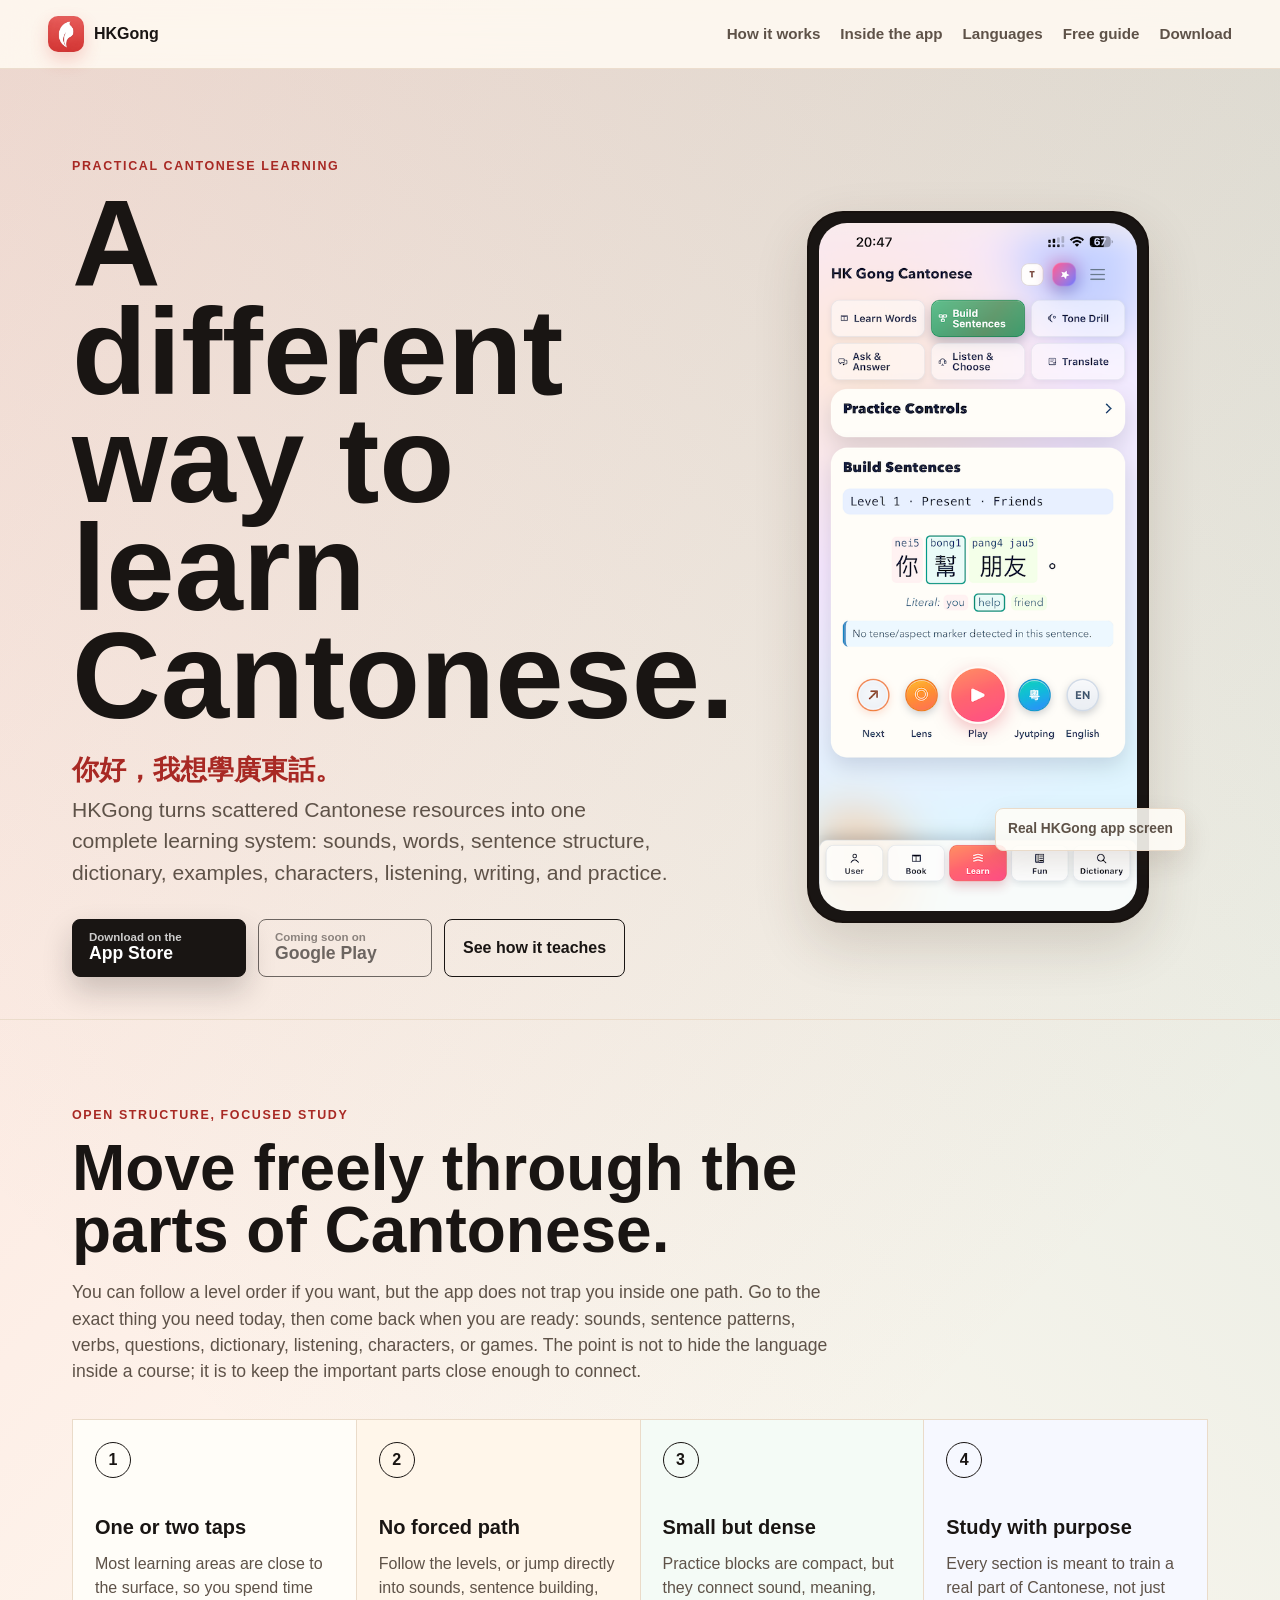
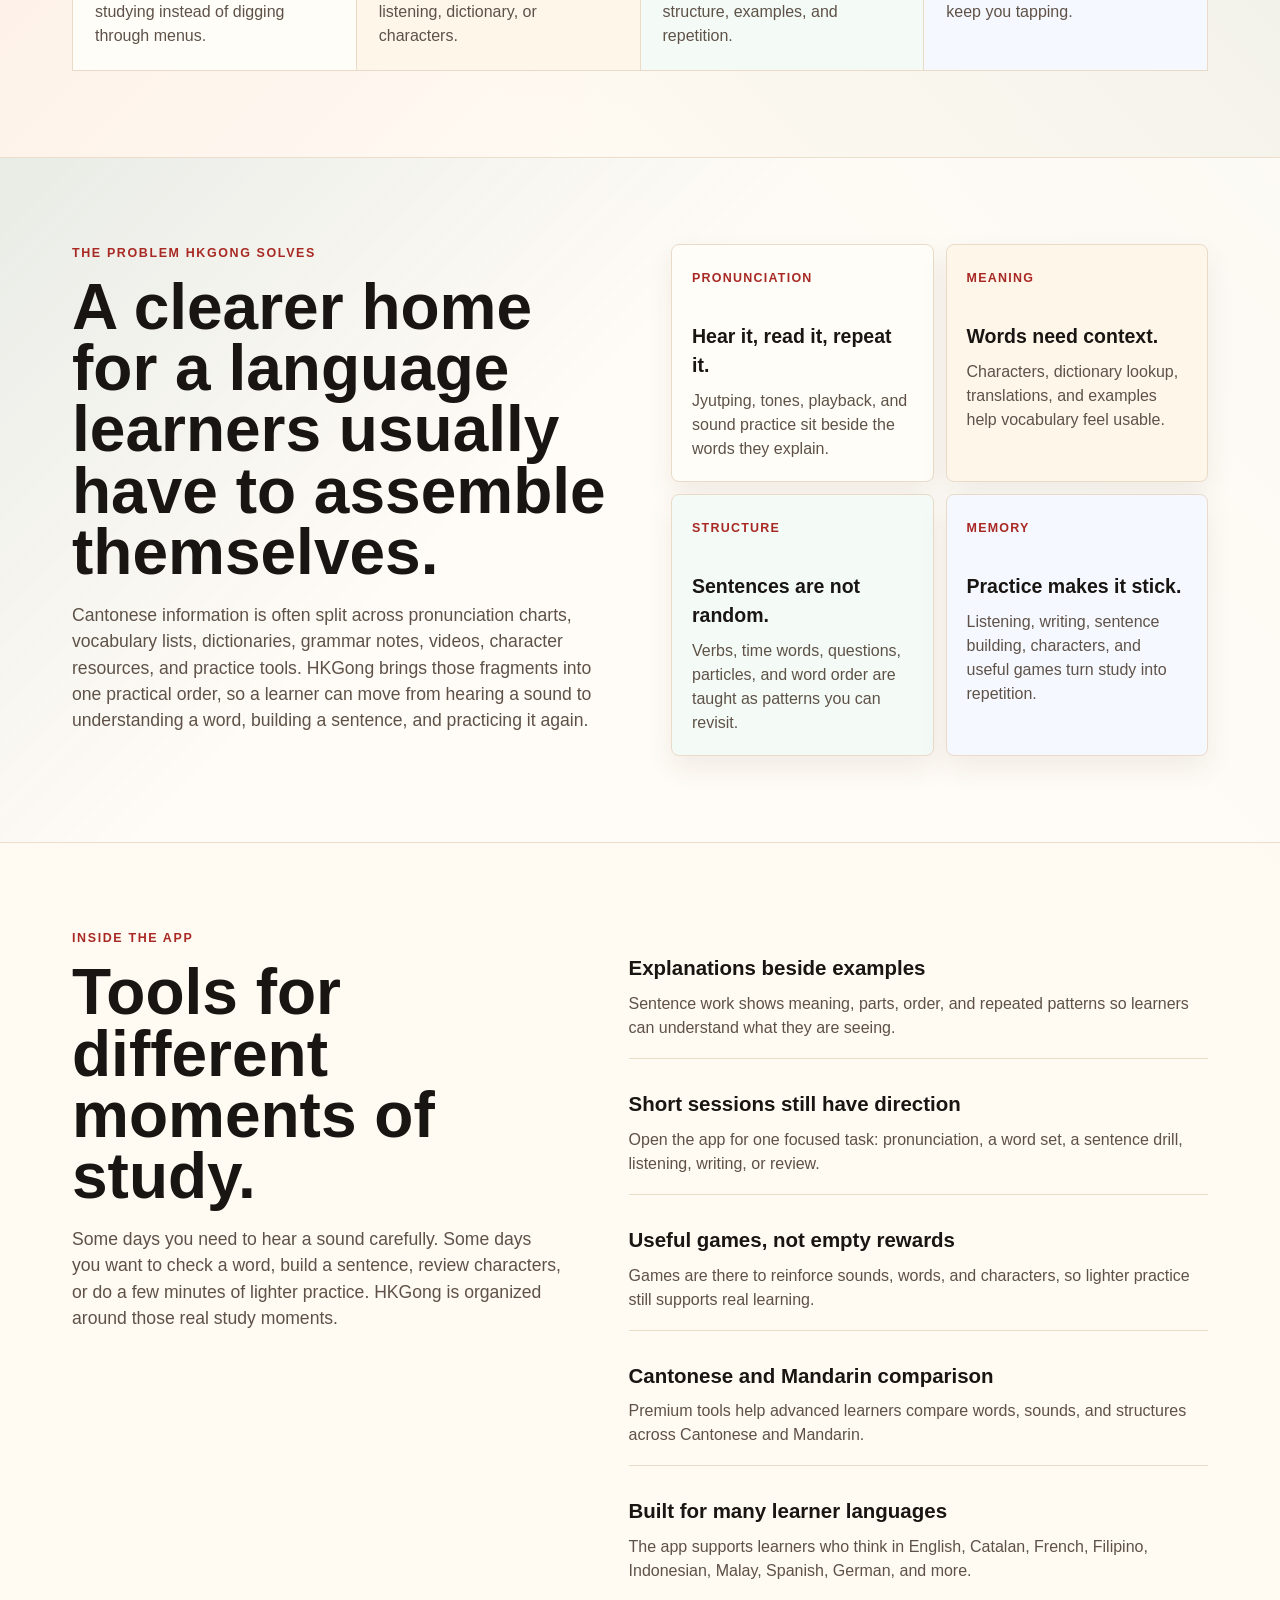
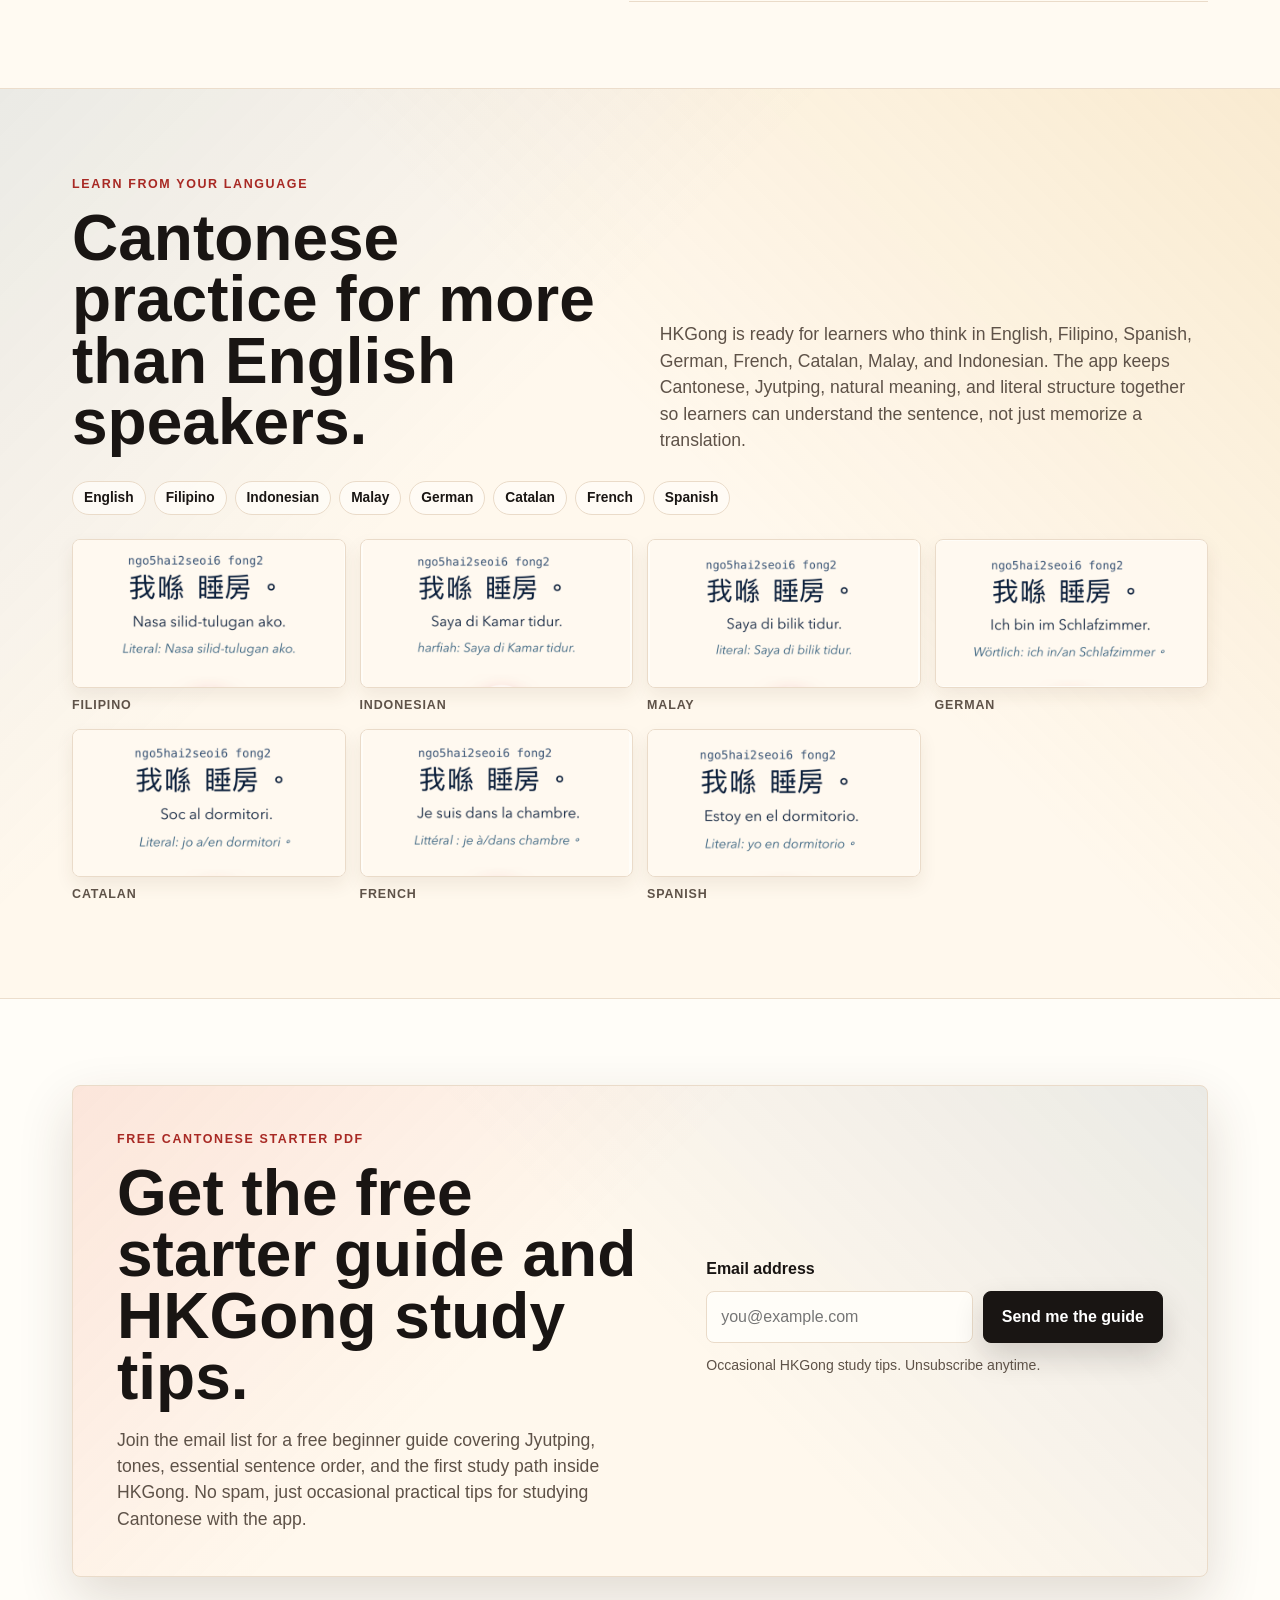
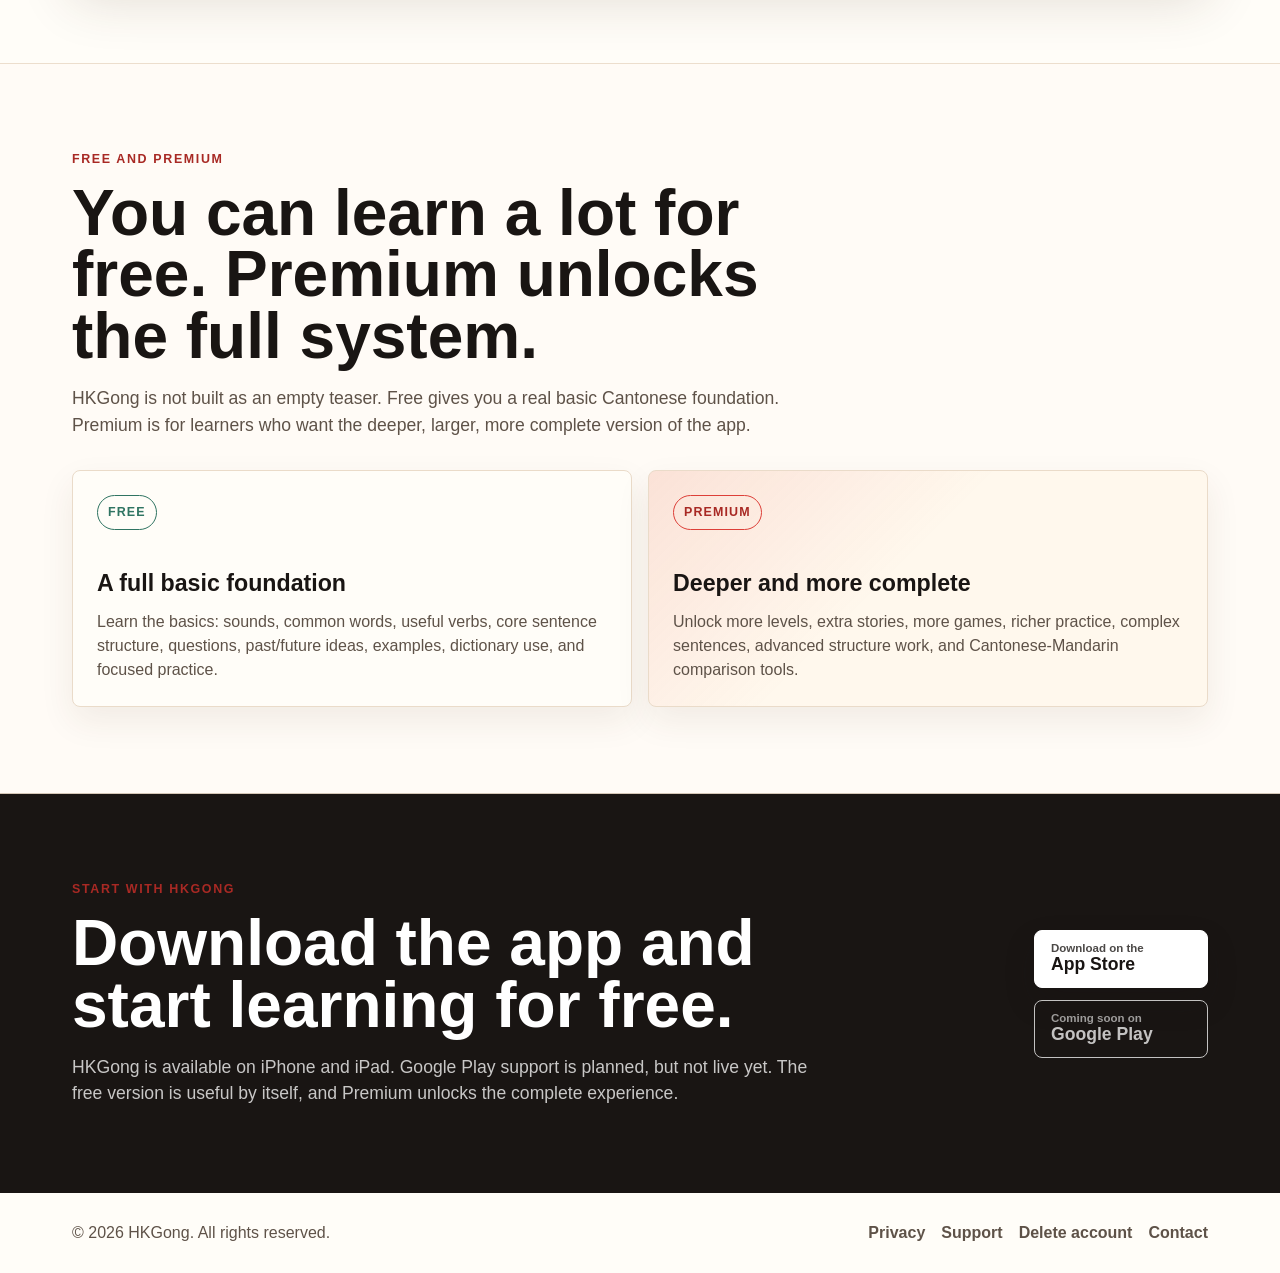
==== index.html @ 38412ec1 "Reorder language examples" ====
<!doctype html>
<html lang="en">
<head>
  <meta charset="UTF-8" />
  <meta name="viewport" content="width=device-width, initial-scale=1.0" />
  <title>HKGong - A different way to learn Cantonese</title>
  <meta name="description" content="HKGong turns scattered Cantonese resources into one complete learning system: sounds, words, sentence structure, dictionary, examples, characters, listening, writing, and practice." />
  <meta property="og:title" content="HKGong - Learn Cantonese" />
  <meta property="og:description" content="A complete Cantonese learning system for sounds, words, sentence structure, dictionary, examples, characters, listening, writing, and practice." />
  <meta property="og:type" content="website" />
  <meta property="og:url" content="https://hkgong.com/" />
  <meta property="og:image" content="https://hkgong.com/assets/hkgong-app-screenshot-build-sentences.png" />
  <link rel="icon" href="./assets/hkgong-app-icon-512.png" />
  <link rel="apple-touch-icon" href="./assets/hkgong-app-icon-512.png" />
  <link rel="stylesheet" href="./styles.css?v=20260513-two-row-languages" />
</head>
<body>
  <header class="site-header">
    <a class="brand" href="./" aria-label="HKGong home">
      <img src="./assets/hkgong-app-icon-512.png" alt="" />
      <span>HKGong</span>
    </a>
    <nav class="site-nav" aria-label="Main navigation">
      <a href="#how">How it works</a>
      <a href="#inside">Inside the app</a>
      <a href="#languages">Languages</a>
      <a href="#starter">Free guide</a>
      <a href="#download">Download</a>
    </nav>
  </header>

  <main>
    <section class="hero">
      <div>
        <p class="eyebrow">Practical Cantonese Learning</p>
        <h1>A different way to learn Cantonese.</h1>
        <p class="hero-copy">
          <span class="inline-cantonese">你好，我想學廣東話。</span>
          HKGong turns scattered Cantonese resources into one complete learning system:
          sounds, words, sentence structure, dictionary, examples, characters, listening,
          writing, and practice.
        </p>
        <div class="hero-actions">
          <a class="store-button" href="https://apps.apple.com/us/app/hkgong/id6760232113" aria-label="Download HKGong on the App Store">
            <span>Download on the</span>
            <strong>App Store</strong>
          </a>
          <span class="store-button disabled" aria-label="Google Play coming soon">
            <span>Coming soon on</span>
            <strong>Google Play</strong>
          </span>
          <a class="button secondary" href="#how">See how it teaches</a>
        </div>
      </div>

      <div class="phone-stage" aria-label="HKGong app preview">
        <div class="phone">
          <img class="app-screenshot" src="./assets/hkgong-app-screenshot-build-sentences.png" alt="HKGong app showing a Build Sentences practice screen with Cantonese, Jyutping, English, and playback controls." />
        </div>
        <div class="screen-note">Real HKGong app screen</div>
      </div>
    </section>

    <section class="section" id="how">
      <p class="eyebrow">Open structure, focused study</p>
      <h2>Move freely through the parts of Cantonese.</h2>
      <p class="section-intro">
        You can follow a level order if you want, but the app does not trap you inside one path.
        Go to the exact thing you need today, then come back when you are ready: sounds,
        sentence patterns, verbs, questions, dictionary, listening, characters, or games.
        The point is not to hide the language inside a course; it is to keep the important parts close enough to connect.
      </p>

      <div class="feature-grid" aria-label="HKGong learning features">
        <article class="feature">
          <span>1</span>
          <h3>One or two taps</h3>
          <p>Most learning areas are close to the surface, so you spend time studying instead of digging through menus.</p>
        </article>
        <article class="feature">
          <span>2</span>
          <h3>No forced path</h3>
          <p>Follow the levels, or jump directly into sounds, sentence building, listening, dictionary, or characters.</p>
        </article>
        <article class="feature">
          <span>3</span>
          <h3>Small but dense</h3>
          <p>Practice blocks are compact, but they connect sound, meaning, structure, examples, and repetition.</p>
        </article>
        <article class="feature">
          <span>4</span>
          <h3>Study with purpose</h3>
          <p>Every section is meant to train a real part of Cantonese, not just keep you tapping.</p>
        </article>
      </div>
    </section>

    <section class="section system-section" id="system">
      <div class="system-layout">
        <div>
          <p class="eyebrow">The problem HKGong solves</p>
          <h2>A clearer home for a language learners usually have to assemble themselves.</h2>
          <p class="section-intro">
            Cantonese information is often split across pronunciation charts, vocabulary lists,
            dictionaries, grammar notes, videos, character resources, and practice tools.
            HKGong brings those fragments into one practical order, so a learner can move
            from hearing a sound to understanding a word, building a sentence, and practicing it again.
          </p>
        </div>
        <div class="system-map" aria-label="How HKGong connects Cantonese resources">
          <article class="system-step">
            <span>Pronunciation</span>
            <h3>Hear it, read it, repeat it.</h3>
            <p>Jyutping, tones, playback, and sound practice sit beside the words they explain.</p>
          </article>
          <article class="system-step">
            <span>Meaning</span>
            <h3>Words need context.</h3>
            <p>Characters, dictionary lookup, translations, and examples help vocabulary feel usable.</p>
          </article>
          <article class="system-step">
            <span>Structure</span>
            <h3>Sentences are not random.</h3>
            <p>Verbs, time words, questions, particles, and word order are taught as patterns you can revisit.</p>
          </article>
          <article class="system-step">
            <span>Memory</span>
            <h3>Practice makes it stick.</h3>
            <p>Listening, writing, sentence building, characters, and useful games turn study into repetition.</p>
          </article>
        </div>
      </div>
    </section>

    <section class="section" id="inside">
      <div class="split">
        <div>
          <p class="eyebrow">Inside the app</p>
          <h2>Tools for different moments of study.</h2>
          <p class="section-intro">
            Some days you need to hear a sound carefully. Some days you want to check a word,
            build a sentence, review characters, or do a few minutes of lighter practice.
            HKGong is organized around those real study moments.
          </p>
        </div>
        <div class="list">
          <article class="list-item">
            <h3>Explanations beside examples</h3>
            <p>Sentence work shows meaning, parts, order, and repeated patterns so learners can understand what they are seeing.</p>
          </article>
          <article class="list-item">
            <h3>Short sessions still have direction</h3>
            <p>Open the app for one focused task: pronunciation, a word set, a sentence drill, listening, writing, or review.</p>
          </article>
          <article class="list-item">
            <h3>Useful games, not empty rewards</h3>
            <p>Games are there to reinforce sounds, words, and characters, so lighter practice still supports real learning.</p>
          </article>
          <article class="list-item">
            <h3>Cantonese and Mandarin comparison</h3>
            <p>Premium tools help advanced learners compare words, sounds, and structures across Cantonese and Mandarin.</p>
          </article>
          <article class="list-item">
            <h3>Built for many learner languages</h3>
            <p>The app supports learners who think in English, Catalan, French, Filipino, Indonesian, Malay, Spanish, German, and more.</p>
          </article>
        </div>
      </div>
    </section>

    <section class="section language-section" id="languages">
      <div class="language-header">
        <div>
          <p class="eyebrow">Learn from your language</p>
          <h2>Cantonese practice for more than English speakers.</h2>
        </div>
        <p class="section-intro">
          HKGong is ready for learners who think in English, Filipino, Spanish, German,
          French, Catalan, Malay, and Indonesian. The app keeps Cantonese, Jyutping,
          natural meaning, and literal structure together so learners can understand the sentence,
          not just memorize a translation.
        </p>
      </div>

      <div class="language-pills" aria-label="Supported learner languages">
        <span>English</span>
        <span>Filipino</span>
        <span>Indonesian</span>
        <span>Malay</span>
        <span>German</span>
        <span>Catalan</span>
        <span>French</span>
        <span>Spanish</span>
      </div>

      <div class="language-strip" aria-label="HKGong language support examples">
        <figure class="language-card">
          <img src="./assets/language-card-filipino.png" alt="HKGong Cantonese sentence example with Filipino translation." loading="lazy" />
          <figcaption>Filipino</figcaption>
        </figure>
        <figure class="language-card">
          <img src="./assets/language-card-indonesian.png" alt="HKGong Cantonese sentence example with Indonesian translation." loading="lazy" />
          <figcaption>Indonesian</figcaption>
        </figure>
        <figure class="language-card">
          <img src="./assets/language-card-malay.png" alt="HKGong Cantonese sentence example with Malay translation." loading="lazy" />
          <figcaption>Malay</figcaption>
        </figure>
        <figure class="language-card">
          <img src="./assets/language-card-german.png" alt="HKGong Cantonese sentence example with German translation." loading="lazy" />
          <figcaption>German</figcaption>
        </figure>
        <figure class="language-card">
          <img src="./assets/language-card-catalan.png" alt="HKGong Cantonese sentence example with Catalan translation." loading="lazy" />
          <figcaption>Catalan</figcaption>
        </figure>
        <figure class="language-card">
          <img src="./assets/language-card-french.png" alt="HKGong Cantonese sentence example with French translation." loading="lazy" />
          <figcaption>French</figcaption>
        </figure>
        <figure class="language-card">
          <img src="./assets/language-card-spanish.png" alt="HKGong Cantonese sentence example with Spanish translation." loading="lazy" />
          <figcaption>Spanish</figcaption>
        </figure>
      </div>
    </section>

    <section class="section starter-section" id="starter">
      <div class="starter-card">
        <div>
          <p class="eyebrow">Free Cantonese Starter PDF</p>
          <h2>Get the free starter guide and HKGong study tips.</h2>
          <p class="section-intro">
            Join the email list for a free beginner guide covering Jyutping, tones,
            essential sentence order, and the first study path inside HKGong.
            No spam, just occasional practical tips for studying Cantonese with the app.
          </p>
        </div>
        <form
          class="signup-form"
          id="starter-signup-form"
          action="https://hkgong.us14.list-manage.com/subscribe/post?u=124035978f44fa7ef0f074e76&amp;id=e735150298&amp;f_id=00c0b5e5f0"
          data-fallback-action="mailto:hello@hkgong.com"
          data-mailchimp-action="https://hkgong.us14.list-manage.com/subscribe/post?u=124035978f44fa7ef0f074e76&amp;id=e735150298&amp;f_id=00c0b5e5f0"
          method="post"
          enctype="application/x-www-form-urlencoded"
          target="_blank"
        >
          <label for="email">Email address</label>
          <div class="signup-row">
            <input id="email" name="EMAIL" type="email" placeholder="you@example.com" autocomplete="email" required />
            <button type="submit">Send me the guide</button>
          </div>
          <div aria-hidden="true" class="signup-honeypot">
            <label for="mailchimp-bot-field">Leave this field empty</label>
            <input id="mailchimp-bot-field" type="text" name="b_124035978f44fa7ef0f074e76_e735150298" tabindex="-1" value="" />
          </div>
          <p class="signup-note">
            Occasional HKGong study tips. Unsubscribe anytime.
          </p>
          <p class="signup-status" id="starter-signup-status" role="status" aria-live="polite"></p>
        </form>
      </div>
    </section>

    <section class="section access-section" id="free-premium">
      <p class="eyebrow">Free and Premium</p>
      <h2>You can learn a lot for free. Premium unlocks the full system.</h2>
      <p class="section-intro">
        HKGong is not built as an empty teaser. Free gives you a real basic Cantonese foundation.
        Premium is for learners who want the deeper, larger, more complete version of the app.
      </p>
      <div class="access-grid" aria-label="Free and Premium comparison">
        <article class="access-card">
          <span>Free</span>
          <h3>A full basic foundation</h3>
          <p>Learn the basics: sounds, common words, useful verbs, core sentence structure, questions, past/future ideas, examples, dictionary use, and focused practice.</p>
        </article>
        <article class="access-card premium">
          <span>Premium</span>
          <h3>Deeper and more complete</h3>
          <p>Unlock more levels, extra stories, more games, richer practice, complex sentences, advanced structure work, and Cantonese-Mandarin comparison tools.</p>
        </article>
      </div>
    </section>

    <section class="section download" id="download">
      <div>
        <p class="eyebrow">Start with HKGong</p>
        <h2>Download the app and start learning for free.</h2>
        <p class="section-intro">
          HKGong is available on iPhone and iPad. Google Play support is planned, but not live yet.
          The free version is useful by itself, and Premium unlocks the complete experience.
        </p>
      </div>
      <div class="store-stack" aria-label="Download links">
        <a class="store-button light" href="https://apps.apple.com/us/app/hkgong/id6760232113" aria-label="Download HKGong on the App Store">
          <span>Download on the</span>
          <strong>App Store</strong>
        </a>
        <span class="store-button light disabled" aria-label="Google Play coming soon">
          <span>Coming soon on</span>
          <strong>Google Play</strong>
        </span>
      </div>
    </section>
  </main>

  <footer class="site-footer">
    <div>© 2026 HKGong. All rights reserved.</div>
    <nav class="footer-links" aria-label="Footer links">
      <a href="./privacy.html">Privacy</a>
      <a href="./support.html">Support</a>
      <a href="./delete-account.html">Delete account</a>
      <a href="mailto:support@hkgong.com">Contact</a>
    </nav>
  </footer>
  <script src="./newsletter.js"></script>
</body>
</html>
---- styles.css ----
:root {
  --paper: #fffaf2;
  --paper-strong: #fff3df;
  --ink: #191513;
  --muted: #5e5248;
  --line: #eadbc9;
  --red: #dd3f38;
  --red-dark: #a82924;
  --gold: #dba53c;
  --jade: #2f7462;
  --blue: #386d9f;
  --shadow: 0 22px 54px rgba(71, 45, 27, 0.16);
}

* {
  box-sizing: border-box;
}

html {
  scroll-behavior: smooth;
}

body {
  margin: 0;
  color: var(--ink);
  background:
    linear-gradient(135deg, rgba(221, 63, 56, 0.14), transparent 32%),
    linear-gradient(225deg, rgba(47, 116, 98, 0.16), transparent 34%),
    var(--paper);
  font-family: "Avenir Next", "Trebuchet MS", "Gill Sans", sans-serif;
  line-height: 1.5;
}

a {
  color: inherit;
}

.site-header {
  position: sticky;
  top: 0;
  z-index: 10;
  display: flex;
  align-items: center;
  justify-content: space-between;
  gap: 18px;
  padding: 16px clamp(18px, 4vw, 48px);
  background: rgba(255, 250, 242, 0.88);
  border-bottom: 1px solid rgba(234, 219, 201, 0.9);
  backdrop-filter: blur(18px);
}

.brand {
  display: inline-flex;
  align-items: center;
  gap: 10px;
  text-decoration: none;
  font-weight: 800;
}

.brand img {
  width: 36px;
  height: 36px;
  border-radius: 10px;
  box-shadow: 0 8px 18px rgba(221, 63, 56, 0.22);
}

.site-nav {
  display: flex;
  align-items: center;
  gap: 20px;
  color: var(--muted);
  font-size: 0.95rem;
  font-weight: 700;
}

.site-nav a {
  text-decoration: none;
}

.button {
  display: inline-flex;
  align-items: center;
  justify-content: center;
  min-height: 46px;
  padding: 0 18px;
  border: 1px solid var(--ink);
  border-radius: 8px;
  background: var(--ink);
  color: #fff;
  font-weight: 800;
  text-decoration: none;
  box-shadow: 0 14px 30px rgba(25, 21, 19, 0.2);
}

.button.secondary {
  background: transparent;
  color: var(--ink);
  box-shadow: none;
}

.hero {
  display: grid;
  grid-template-columns: minmax(0, 1.05fr) minmax(280px, 0.8fr);
  align-items: center;
  gap: clamp(28px, 6vw, 72px);
  min-height: calc(100vh - 72px);
  padding: clamp(42px, 7vw, 88px) clamp(18px, 6vw, 72px) 42px;
}

.eyebrow {
  margin: 0 0 14px;
  color: var(--red-dark);
  font-size: 0.78rem;
  font-weight: 900;
  letter-spacing: 0.13em;
  text-transform: uppercase;
}

h1,
h2,
h3 {
  margin: 0;
  letter-spacing: 0;
}

h1 {
  max-width: 850px;
  font-size: clamp(3.4rem, 9.6vw, 8.8rem);
  line-height: 0.88;
}

.hero-copy {
  max-width: 710px;
  margin: 24px 0 0;
  color: var(--muted);
  font-size: clamp(1.08rem, 1.8vw, 1.32rem);
}

.inline-cantonese {
  display: block;
  margin-bottom: 8px;
  color: var(--red-dark);
  font-size: clamp(1.18rem, 2.4vw, 1.7rem);
  font-weight: 900;
  line-height: 1.15;
}

.hero-actions {
  display: flex;
  flex-wrap: wrap;
  gap: 12px;
  margin-top: 30px;
}

.store-button {
  display: inline-flex;
  flex-direction: column;
  justify-content: center;
  min-width: 174px;
  min-height: 58px;
  padding: 8px 16px;
  border: 1px solid var(--ink);
  border-radius: 8px;
  background: var(--ink);
  color: #fff;
  text-decoration: none;
  box-shadow: 0 14px 30px rgba(25, 21, 19, 0.2);
}

.store-button span {
  font-size: 0.72rem;
  font-weight: 700;
  line-height: 1.1;
  opacity: 0.78;
}

.store-button strong {
  font-size: 1.1rem;
  line-height: 1.2;
}

.store-button.disabled {
  cursor: default;
  background: transparent;
  color: var(--ink);
  box-shadow: none;
  opacity: 0.62;
}

.phone-stage {
  position: relative;
  min-height: 660px;
  display: grid;
  place-items: center;
}

.phone {
  position: relative;
  width: min(342px, 86vw);
  padding: 10px;
  border: 2px solid #17110e;
  border-radius: 36px;
  background: #191513;
  box-shadow: var(--shadow);
}

.app-screenshot {
  display: block;
  width: 100%;
  height: auto;
  overflow: hidden;
  border-radius: 28px;
}

.screen-note {
  position: absolute;
  right: min(3vw, 22px);
  bottom: 72px;
  padding: 10px 12px;
  border: 1px solid var(--line);
  border-radius: 8px;
  background: rgba(255, 253, 248, 0.88);
  color: var(--muted);
  font-size: 0.86rem;
  font-weight: 800;
  box-shadow: 0 12px 28px rgba(71, 45, 27, 0.12);
}

.section {
  padding: clamp(54px, 8vw, 86px) clamp(18px, 6vw, 72px);
  border-top: 1px solid rgba(234, 219, 201, 0.9);
}

.section h2 {
  max-width: 780px;
  font-size: clamp(2.1rem, 5vw, 4.6rem);
  line-height: 0.96;
}

.section-intro {
  max-width: 760px;
  margin: 18px 0 0;
  color: var(--muted);
  font-size: 1.1rem;
}

.feature-grid {
  display: grid;
  grid-template-columns: repeat(4, minmax(0, 1fr));
  gap: 1px;
  margin-top: 34px;
  background: var(--line);
  border: 1px solid var(--line);
}

.feature {
  min-height: 230px;
  padding: 22px;
  background: rgba(255, 253, 248, 0.88);
}

.feature span {
  display: inline-grid;
  place-items: center;
  width: 36px;
  height: 36px;
  margin-bottom: 34px;
  border: 1px solid var(--ink);
  border-radius: 50%;
  font-weight: 900;
}

.feature h3 {
  font-size: 1.25rem;
}

.feature p {
  margin: 10px 0 0;
  color: var(--muted);
}

.feature:nth-child(1) {
  background: #fffdf8;
}

.feature:nth-child(2) {
  background: #fff6ea;
}

.feature:nth-child(3) {
  background: #f4fbf6;
}

.feature:nth-child(4) {
  background: #f6f8ff;
}

.split {
  display: grid;
  grid-template-columns: minmax(0, 0.85fr) minmax(0, 1fr);
  gap: clamp(24px, 5vw, 68px);
  align-items: start;
}

.list {
  display: grid;
  gap: 12px;
  margin-top: 6px;
}

.list-item {
  padding: 18px 0;
  border-bottom: 1px solid var(--line);
}

.list-item h3 {
  font-size: 1.28rem;
}

.list-item p {
  margin: 8px 0 0;
  color: var(--muted);
}

.language-section {
  overflow: hidden;
  background:
    linear-gradient(135deg, rgba(56, 109, 159, 0.1), transparent 38%),
    linear-gradient(225deg, rgba(219, 165, 60, 0.16), transparent 44%),
    #fff8ed;
}

.language-header {
  display: grid;
  grid-template-columns: minmax(0, 0.86fr) minmax(320px, 0.9fr);
  gap: clamp(22px, 5vw, 64px);
  align-items: end;
}

.language-pills {
  display: flex;
  flex-wrap: wrap;
  gap: 8px;
  margin-top: 28px;
}

.language-pills span {
  display: inline-flex;
  align-items: center;
  min-height: 34px;
  padding: 0 11px;
  border: 1px solid var(--line);
  border-radius: 999px;
  background: rgba(255, 253, 248, 0.8);
  color: var(--ink);
  font-size: 0.86rem;
  font-weight: 900;
}

.language-strip {
  display: grid;
  grid-template-columns: repeat(4, minmax(0, 1fr));
  gap: 14px;
  margin-top: 24px;
  overflow-x: visible;
  padding-bottom: 8px;
}

.language-card {
  min-width: 0;
  margin: 0;
}

.language-card img {
  display: block;
  width: 100%;
  aspect-ratio: 1.84 / 1;
  object-fit: contain;
  border: 1px solid var(--line);
  border-radius: 8px;
  background: #fffdf8;
  box-shadow: 0 8px 18px rgba(71, 45, 27, 0.08);
}

.language-card figcaption {
  margin-top: 8px;
  color: var(--muted);
  font-size: 0.78rem;
  font-weight: 900;
  letter-spacing: 0.07em;
  text-transform: uppercase;
}

.system-section {
  background:
    linear-gradient(135deg, rgba(47, 116, 98, 0.1), transparent 42%),
    rgba(255, 253, 248, 0.72);
}

.system-layout {
  display: grid;
  grid-template-columns: minmax(0, 0.9fr) minmax(360px, 0.9fr);
  gap: clamp(26px, 5vw, 62px);
  align-items: start;
}

.system-map {
  display: grid;
  grid-template-columns: repeat(2, minmax(0, 1fr));
  gap: 12px;
}

.system-step {
  min-height: 196px;
  padding: 20px;
  border: 1px solid var(--line);
  border-radius: 8px;
  background: #fffdf8;
  box-shadow: 0 12px 28px rgba(71, 45, 27, 0.08);
}

.system-step span {
  display: inline-flex;
  align-items: center;
  margin-bottom: 34px;
  color: var(--red-dark);
  font-size: 0.78rem;
  font-weight: 900;
  letter-spacing: 0.1em;
  text-transform: uppercase;
}

.system-step h3 {
  font-size: 1.22rem;
}

.system-step p {
  margin: 9px 0 0;
  color: var(--muted);
}

.system-step:nth-child(2) {
  background: #fff6ea;
}

.system-step:nth-child(3) {
  background: #f4fbf6;
}

.system-step:nth-child(4) {
  background: #f6f8ff;
}

.access-section {
  background: rgba(255, 253, 248, 0.68);
}

.access-grid {
  display: grid;
  grid-template-columns: repeat(2, minmax(0, 1fr));
  gap: 16px;
  margin-top: 32px;
}

.access-card {
  min-height: 230px;
  padding: 24px;
  border: 1px solid var(--line);
  border-radius: 8px;
  background: #fffdf8;
  box-shadow: 0 14px 34px rgba(71, 45, 27, 0.08);
}

.access-card span {
  display: inline-flex;
  margin-bottom: 36px;
  padding: 7px 10px;
  border: 1px solid var(--jade);
  border-radius: 999px;
  color: var(--jade);
  font-size: 0.78rem;
  font-weight: 900;
  letter-spacing: 0.09em;
  text-transform: uppercase;
}

.access-card.premium {
  background:
    linear-gradient(135deg, rgba(221, 63, 56, 0.12), transparent 44%),
    #fff8ed;
}

.access-card.premium span {
  border-color: var(--red);
  color: var(--red-dark);
}

.access-card h3 {
  font-size: 1.45rem;
}

.access-card p {
  margin: 10px 0 0;
  color: var(--muted);
}

.starter-section {
  background: #fffdf8;
}

.starter-card {
  display: grid;
  grid-template-columns: minmax(0, 0.95fr) minmax(300px, 0.82fr);
  gap: clamp(24px, 5vw, 60px);
  align-items: center;
  padding: clamp(24px, 5vw, 44px);
  border: 1px solid var(--line);
  border-radius: 8px;
  background:
    linear-gradient(135deg, rgba(221, 63, 56, 0.1), transparent 42%),
    linear-gradient(225deg, rgba(56, 109, 159, 0.1), transparent 48%),
    #fff8ed;
  box-shadow: var(--shadow);
}

.signup-form {
  display: grid;
  gap: 10px;
}

.signup-form label {
  color: var(--ink);
  font-weight: 900;
}

.signup-row {
  display: grid;
  grid-template-columns: minmax(0, 1fr) auto;
  gap: 10px;
}

.signup-row input {
  min-width: 0;
  min-height: 52px;
  padding: 0 14px;
  border: 1px solid var(--line);
  border-radius: 8px;
  background: #fffdf8;
  color: var(--ink);
  font: inherit;
}

.signup-row input:focus {
  outline: 3px solid rgba(56, 109, 159, 0.22);
  border-color: var(--blue);
}

.signup-row button {
  min-height: 52px;
  padding: 0 18px;
  border: 1px solid var(--ink);
  border-radius: 8px;
  background: var(--ink);
  color: #fff;
  font: inherit;
  font-weight: 900;
  cursor: pointer;
  box-shadow: 0 14px 30px rgba(25, 21, 19, 0.16);
}

.signup-honeypot {
  position: absolute;
  left: -5000px;
}

.signup-note {
  margin: 2px 0 0;
  color: var(--muted);
  font-size: 0.88rem;
}

.signup-status {
  min-height: 1.35em;
  margin: 0;
  color: var(--red-dark);
  font-size: 0.88rem;
  font-weight: 800;
}

.download {
  display: grid;
  grid-template-columns: minmax(0, 1fr) auto;
  gap: 24px;
  align-items: center;
  background: var(--ink);
  color: #fff;
}

.download h2 {
  color: #fff;
}

.download .section-intro {
  color: rgba(255, 255, 255, 0.76);
}

.download .button {
  background: #fff;
  color: var(--ink);
  border-color: #fff;
}

.store-stack {
  display: grid;
  gap: 12px;
  min-width: min(280px, 100%);
}

.download .store-button.light {
  border-color: #fff;
  background: #fff;
  color: var(--ink);
}

.download .store-button.light.disabled {
  background: transparent;
  color: #fff;
  opacity: 0.74;
}

.site-footer {
  display: flex;
  justify-content: space-between;
  gap: 24px;
  padding: 28px clamp(18px, 6vw, 72px);
  color: var(--muted);
  background: #fffdf8;
}

.footer-links {
  display: flex;
  flex-wrap: wrap;
  gap: 16px;
}

.footer-links a {
  font-weight: 800;
  text-decoration: none;
}

@media (max-width: 920px) {
  .hero,
  .split,
  .system-layout,
  .language-header,
  .starter-card,
  .download {
    grid-template-columns: 1fr;
  }

  .hero {
    min-height: auto;
  }

  .phone-stage {
    min-height: 620px;
  }

  .feature-grid {
    grid-template-columns: repeat(2, minmax(0, 1fr));
  }

  .language-strip {
    grid-template-columns: repeat(3, minmax(0, 1fr));
  }

  .access-grid {
    grid-template-columns: 1fr;
  }
}

@media (max-width: 640px) {
  .site-header {
    align-items: flex-start;
    position: static;
  }

  .site-nav {
    display: none;
  }

  .feature-grid {
    grid-template-columns: 1fr;
  }

  .system-map {
    grid-template-columns: 1fr;
  }

  .language-strip {
    grid-template-columns: repeat(7, minmax(132px, 1fr));
    overflow-x: auto;
    scroll-snap-type: x proximity;
  }

  .language-card {
    scroll-snap-align: start;
  }

  .feature {
    min-height: auto;
  }

  .feature span {
    margin-bottom: 20px;
  }

  .phone {
    width: min(300px, 92vw);
  }

  .screen-note {
    position: static;
    margin-top: 12px;
  }

  .signup-row {
    grid-template-columns: 1fr;
  }

  .signup-row button {
    width: 100%;
  }

  .site-footer {
    flex-direction: column;
  }
}
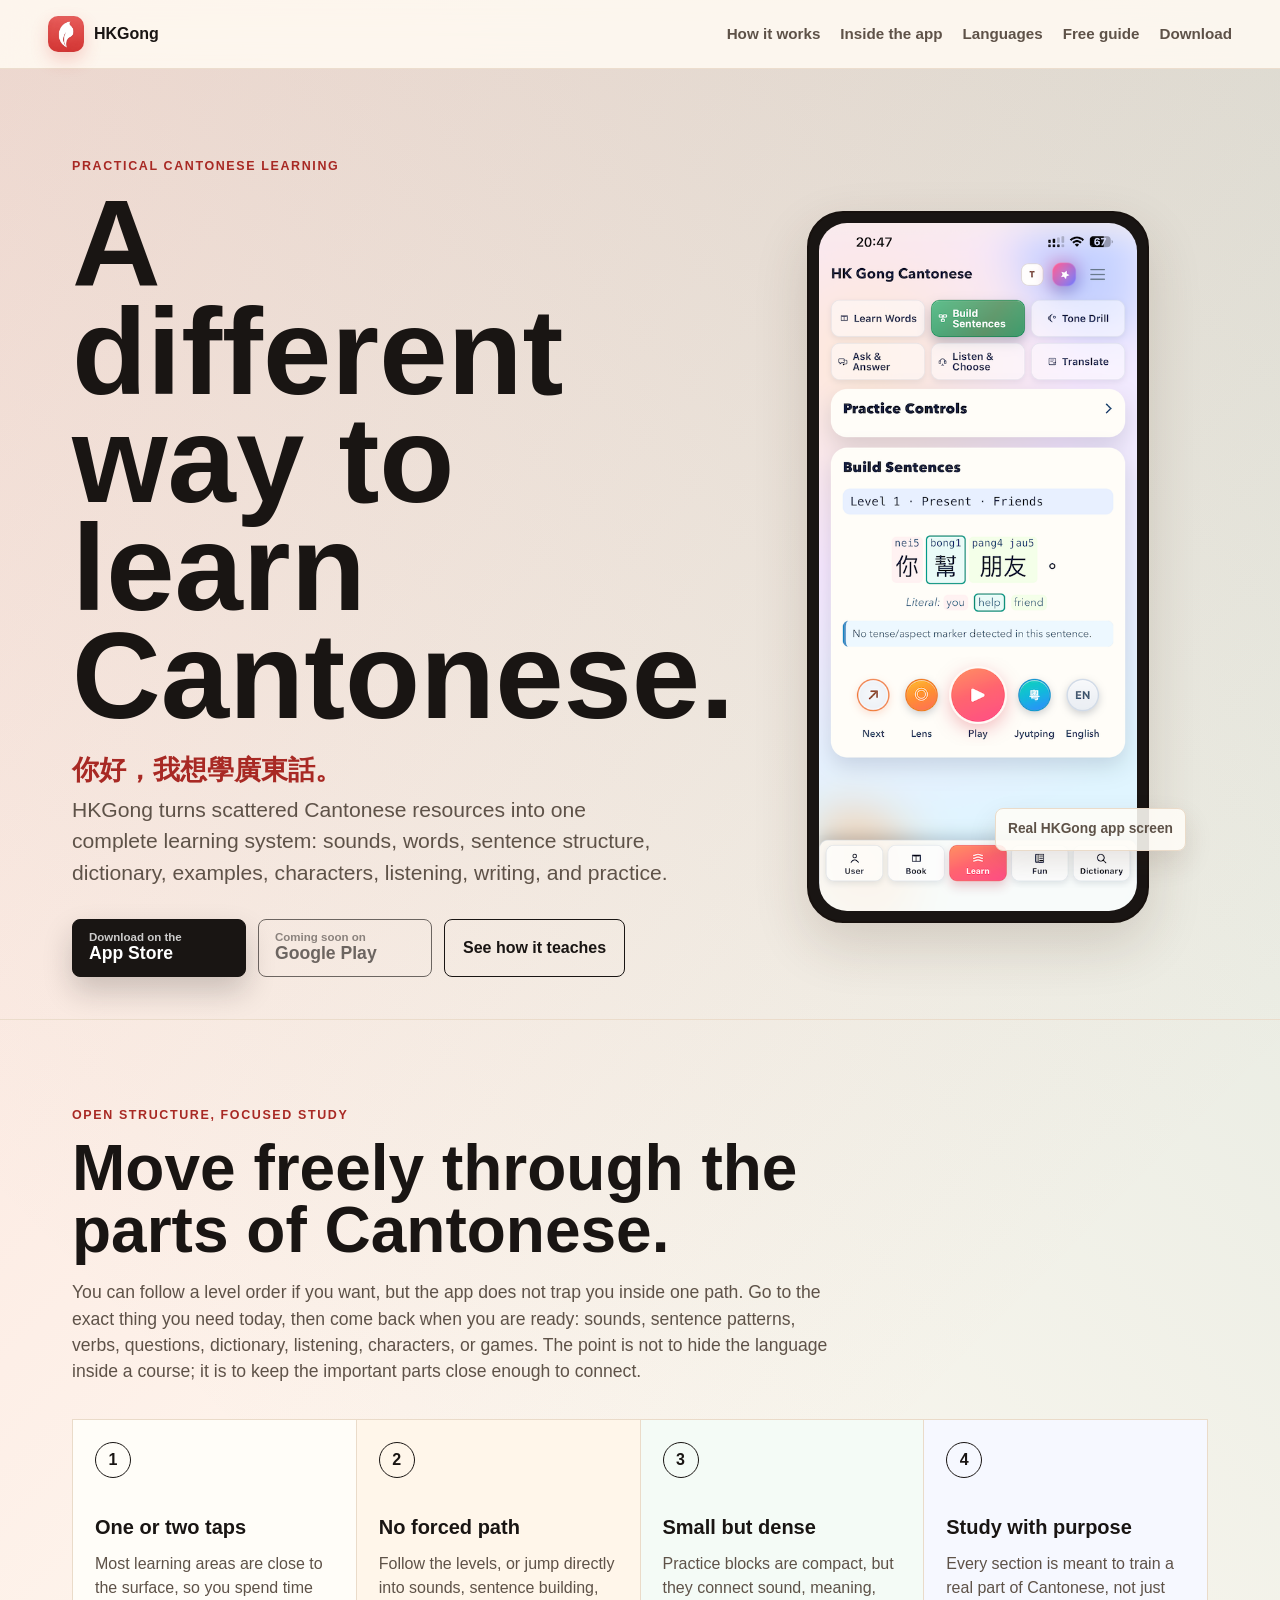
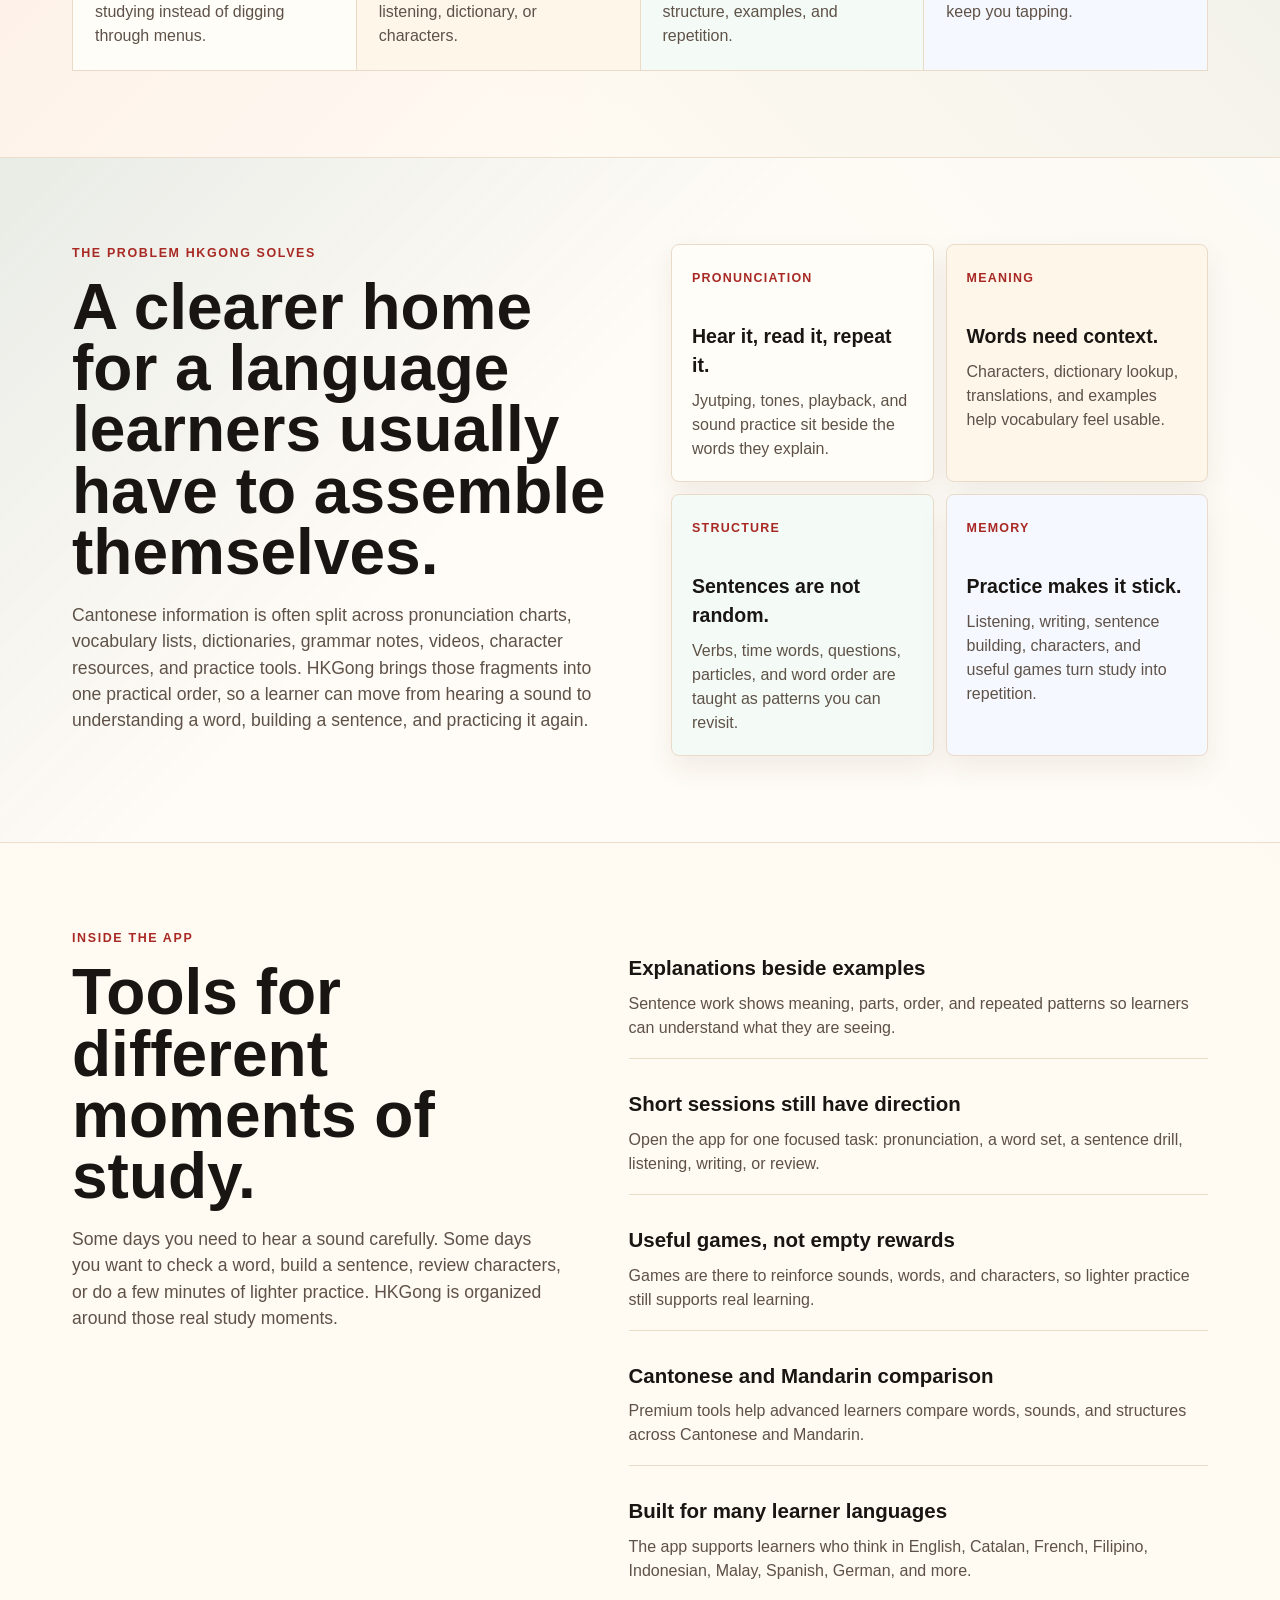
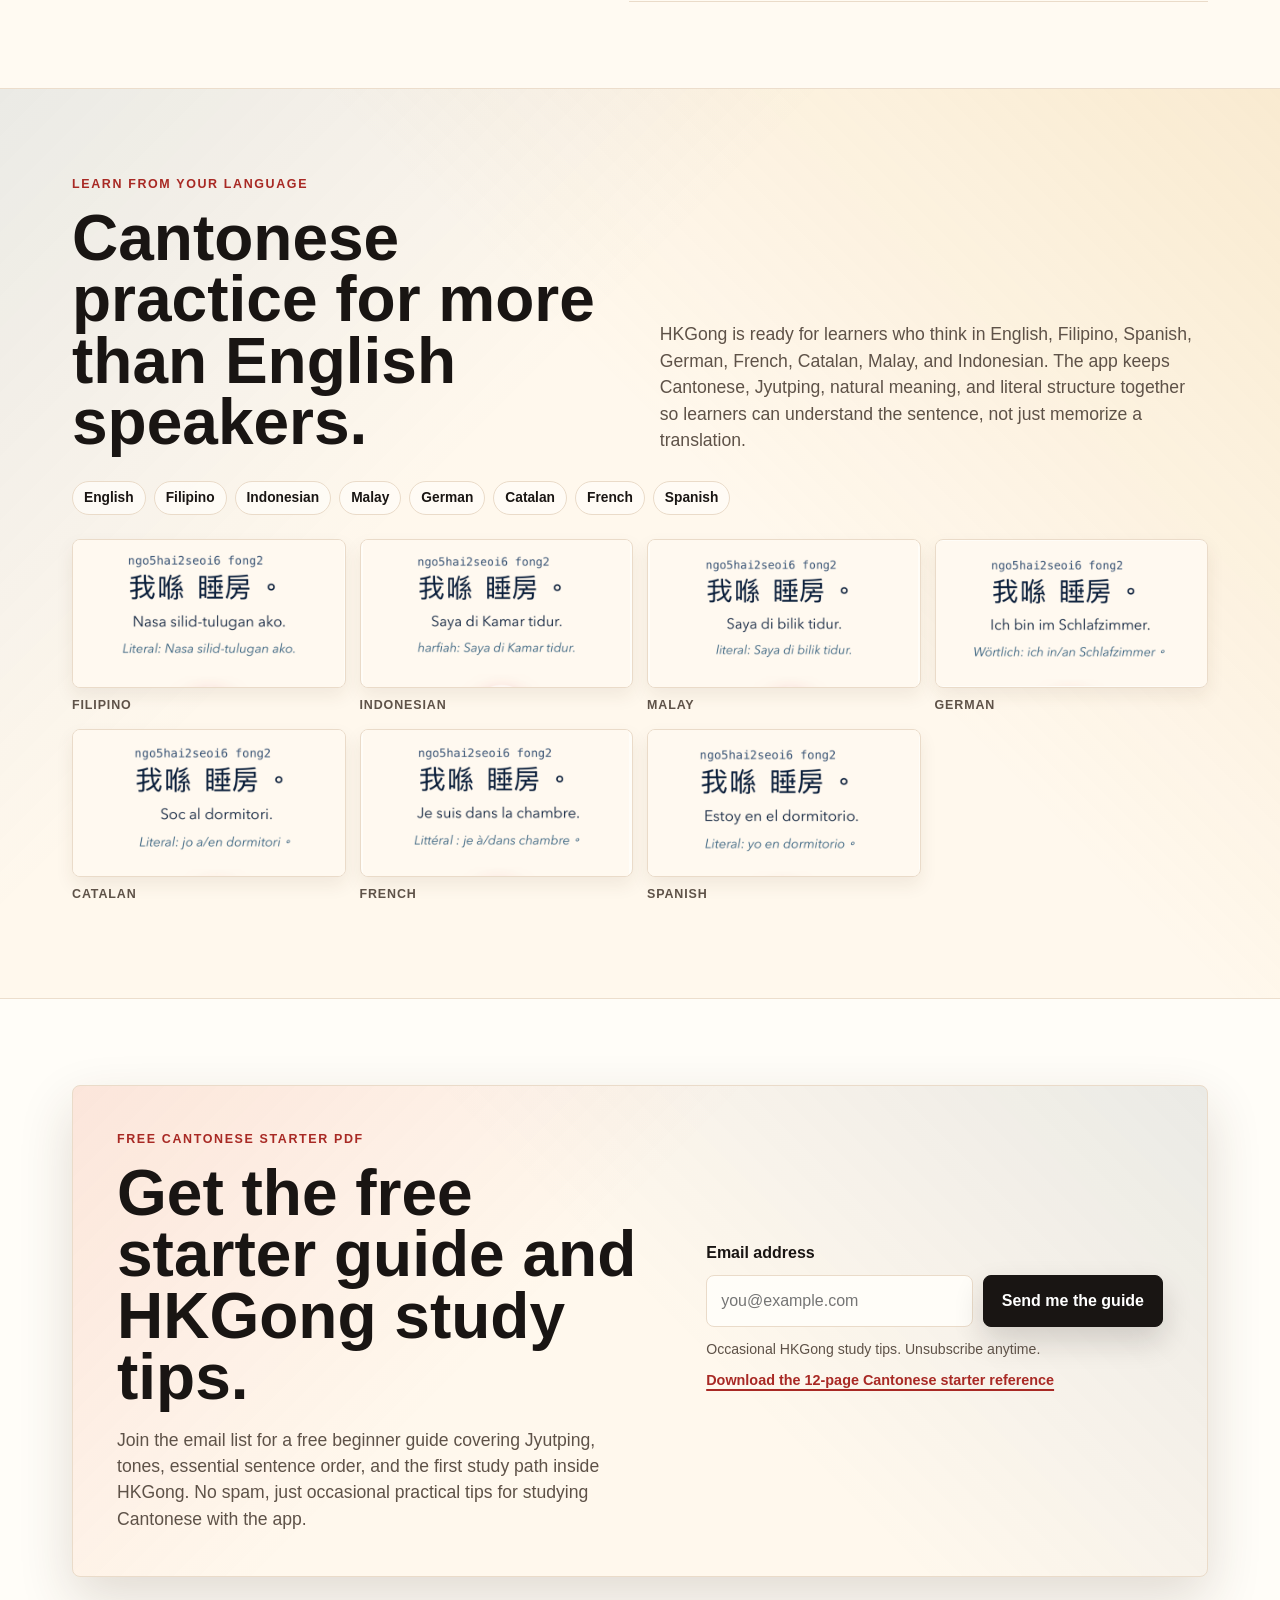
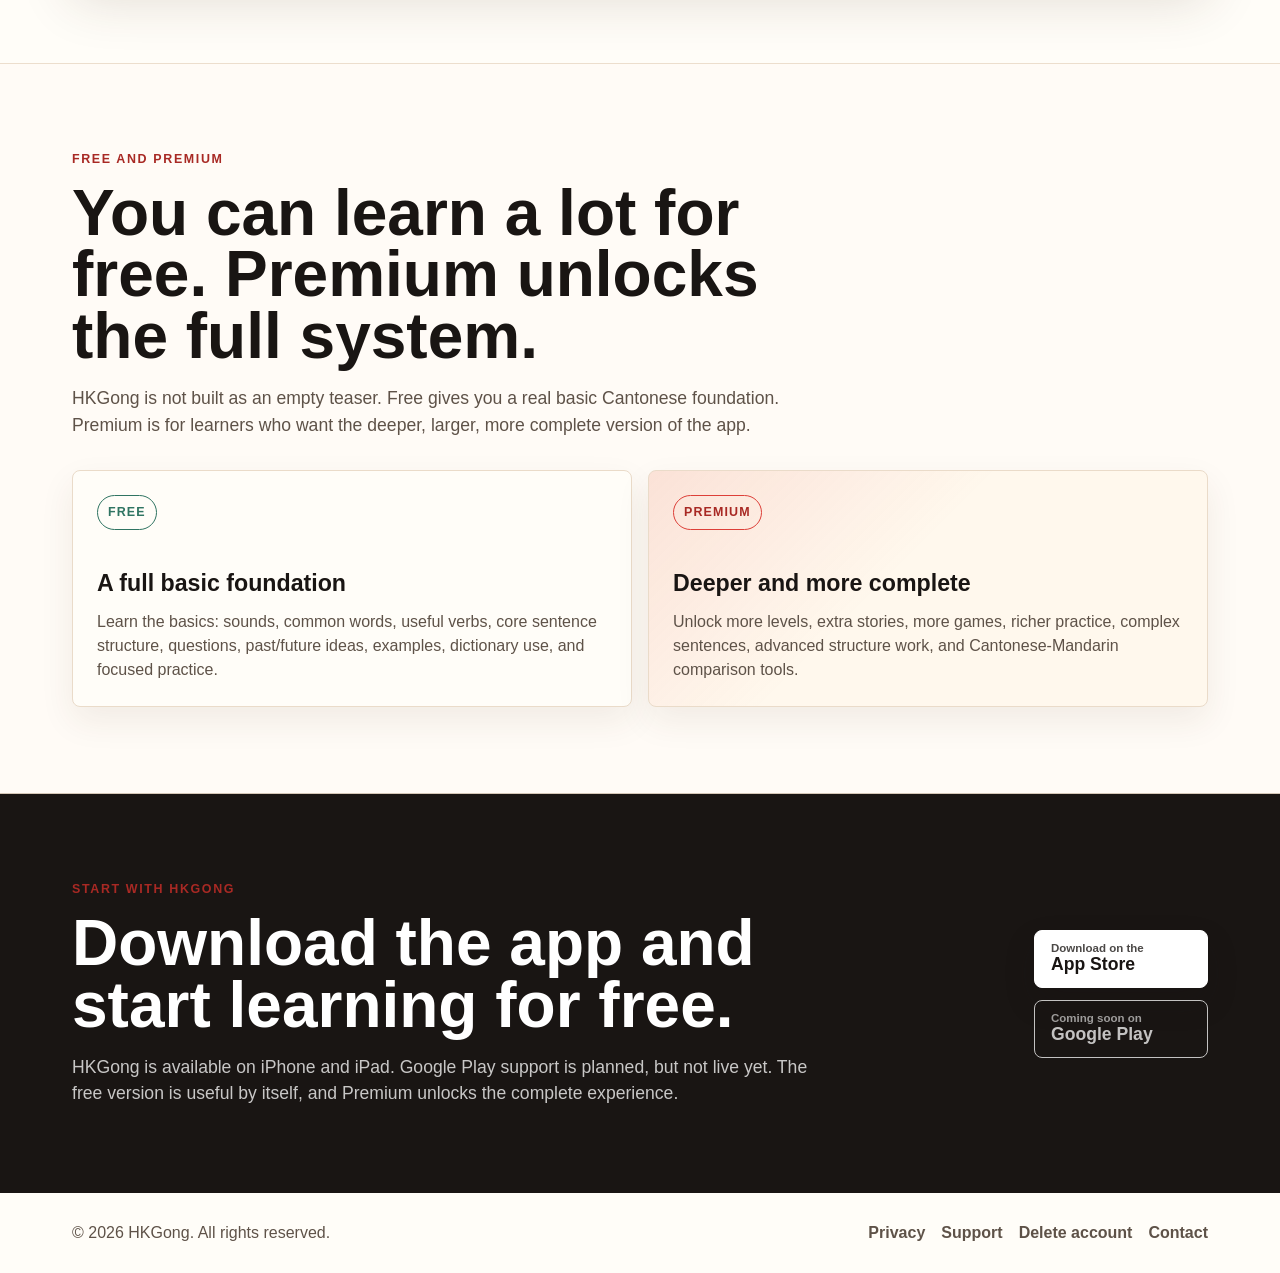
==== commit 5772b72e: "Rebuild starter guide PDF" ====
--- a/index.html
+++ b/index.html
@@ -258,6 +258,9 @@
           <p class="signup-note">
             Occasional HKGong study tips. Unsubscribe anytime.
           </p>
+          <a class="guide-download-link" href="./assets/hkgong-cantonese-starter-guide.pdf" download>
+            Download the 12-page Cantonese starter reference
+          </a>
           <p class="signup-status" id="starter-signup-status" role="status" aria-live="polite"></p>
         </form>
       </div>
--- a/styles.css
+++ b/styles.css
@@ -579,6 +579,20 @@
   font-size: 0.88rem;
 }
 
+.guide-download-link {
+  color: var(--red-dark);
+  font-size: 0.9rem;
+  font-weight: 900;
+  text-decoration-thickness: 2px;
+  text-underline-offset: 4px;
+}
+
+.guide-download-link:focus-visible {
+  outline: 3px solid rgba(56, 109, 159, 0.22);
+  outline-offset: 4px;
+  border-radius: 4px;
+}
+
 .signup-status {
   min-height: 1.35em;
   margin: 0;
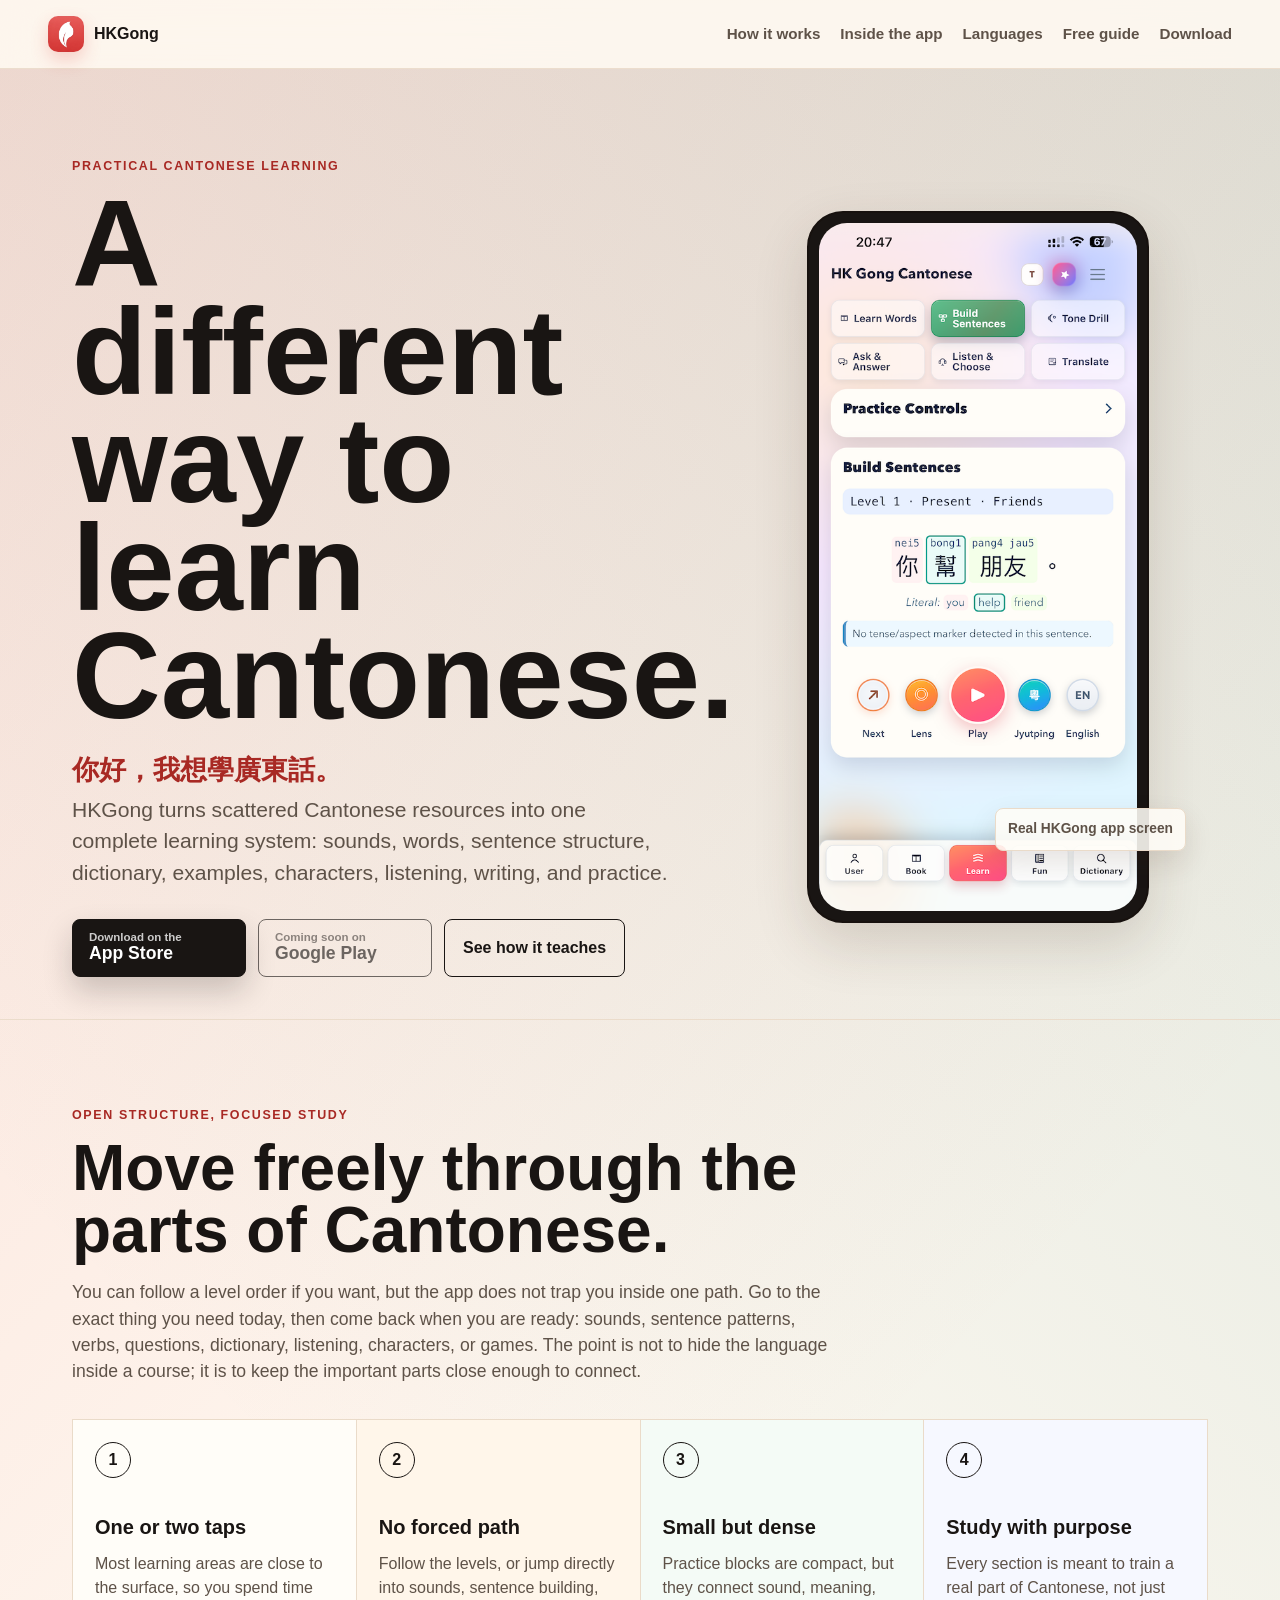
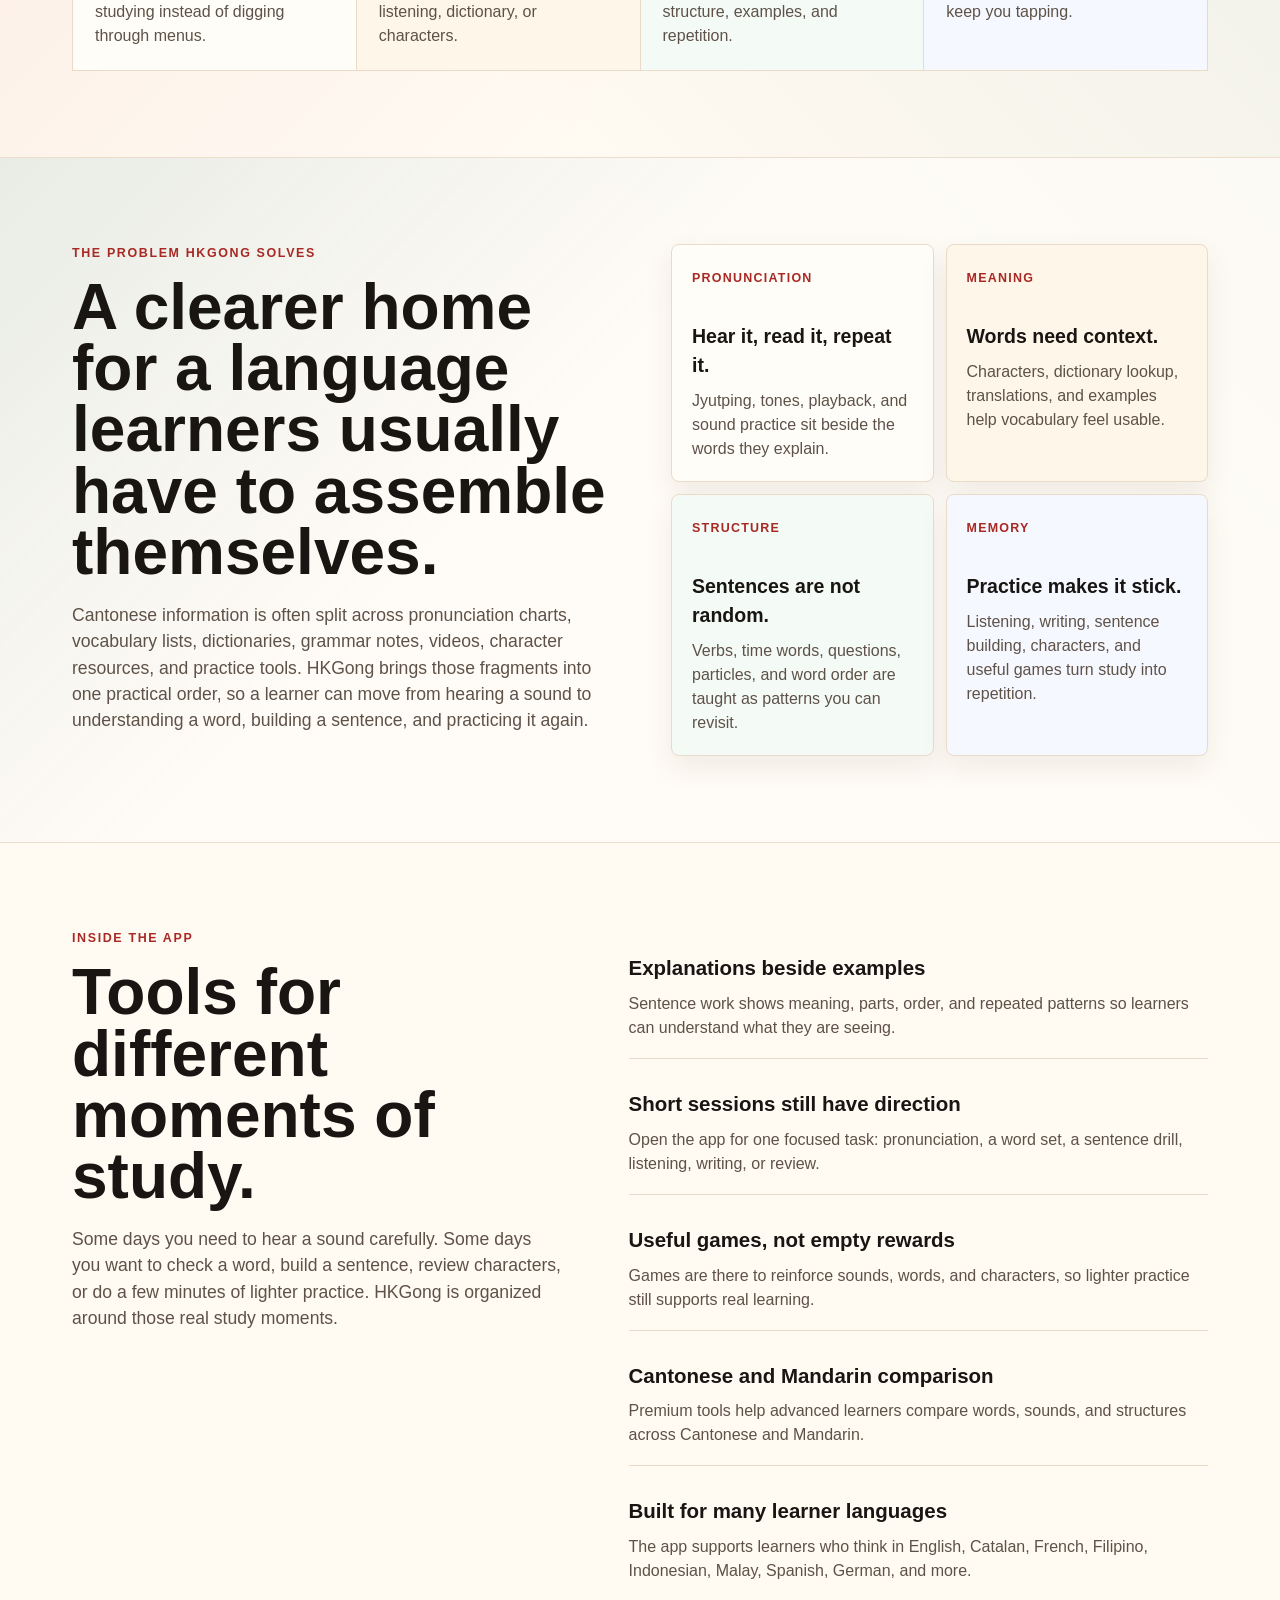
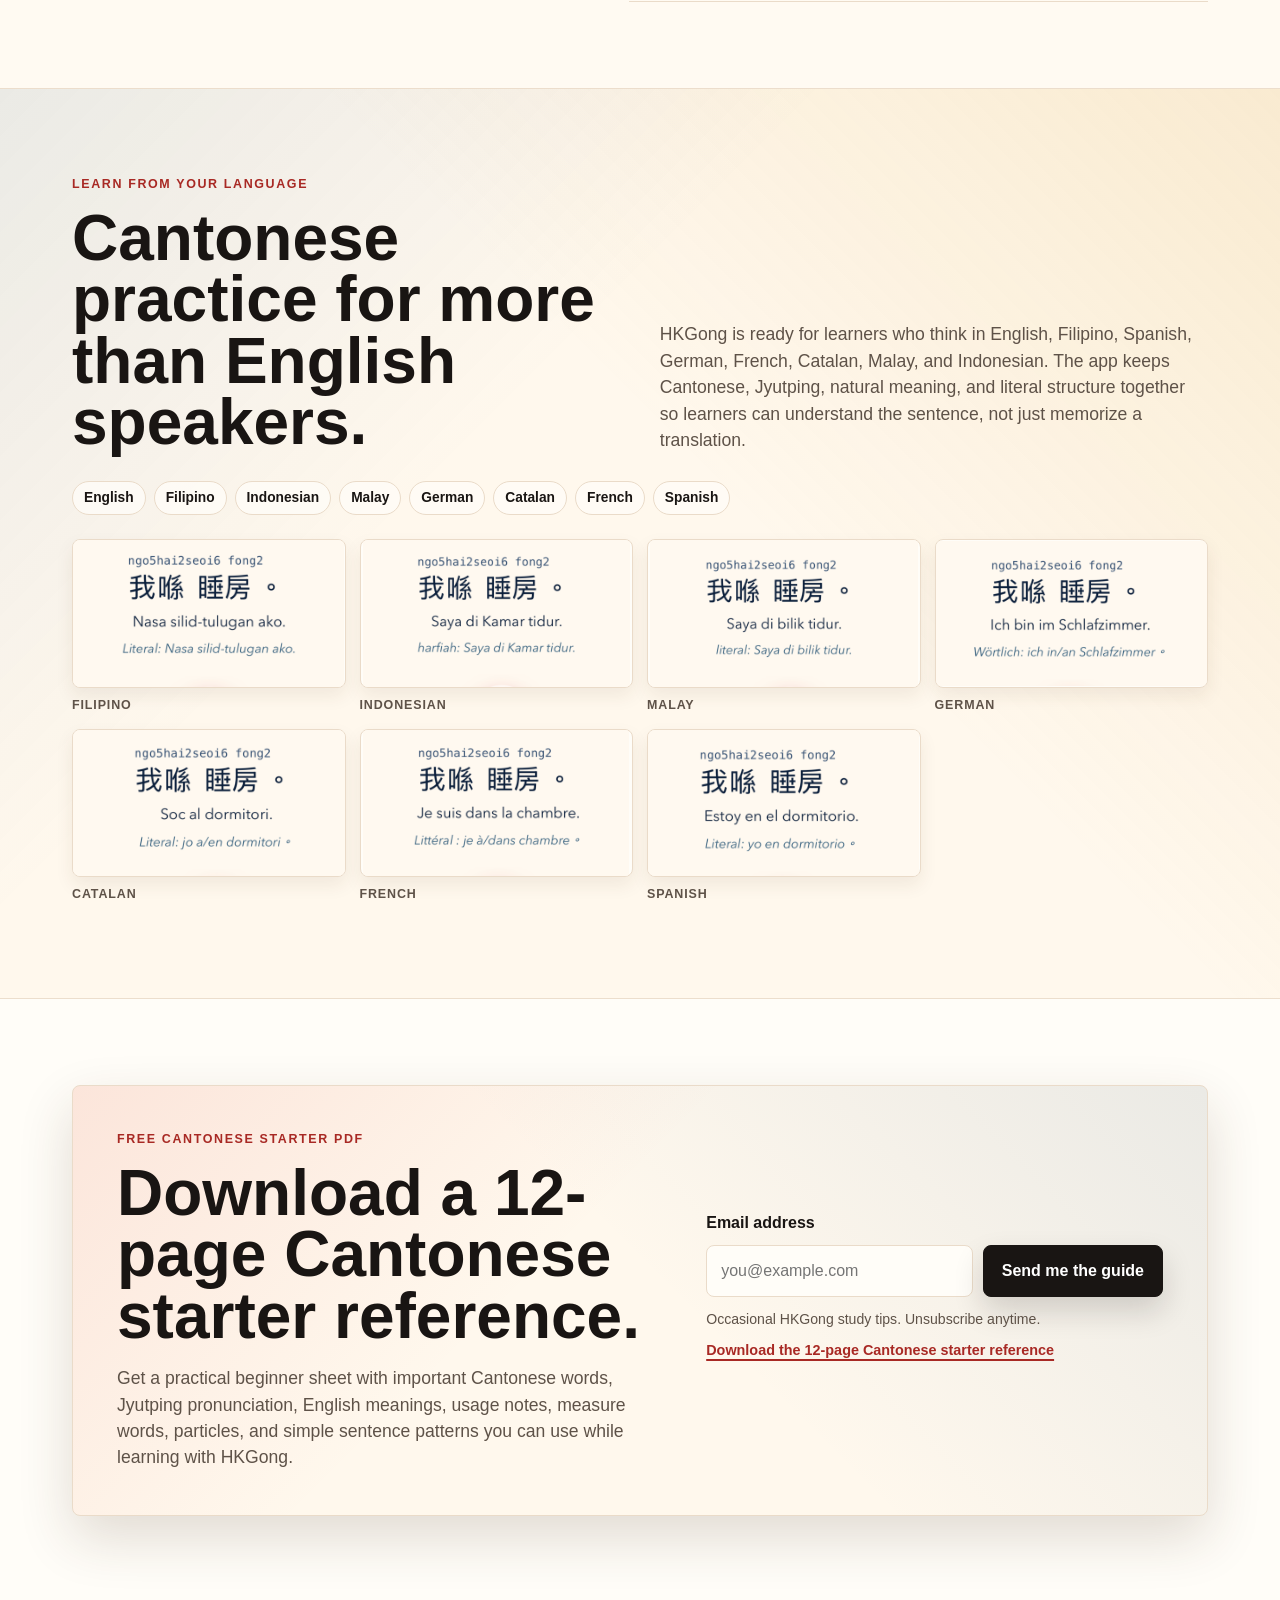
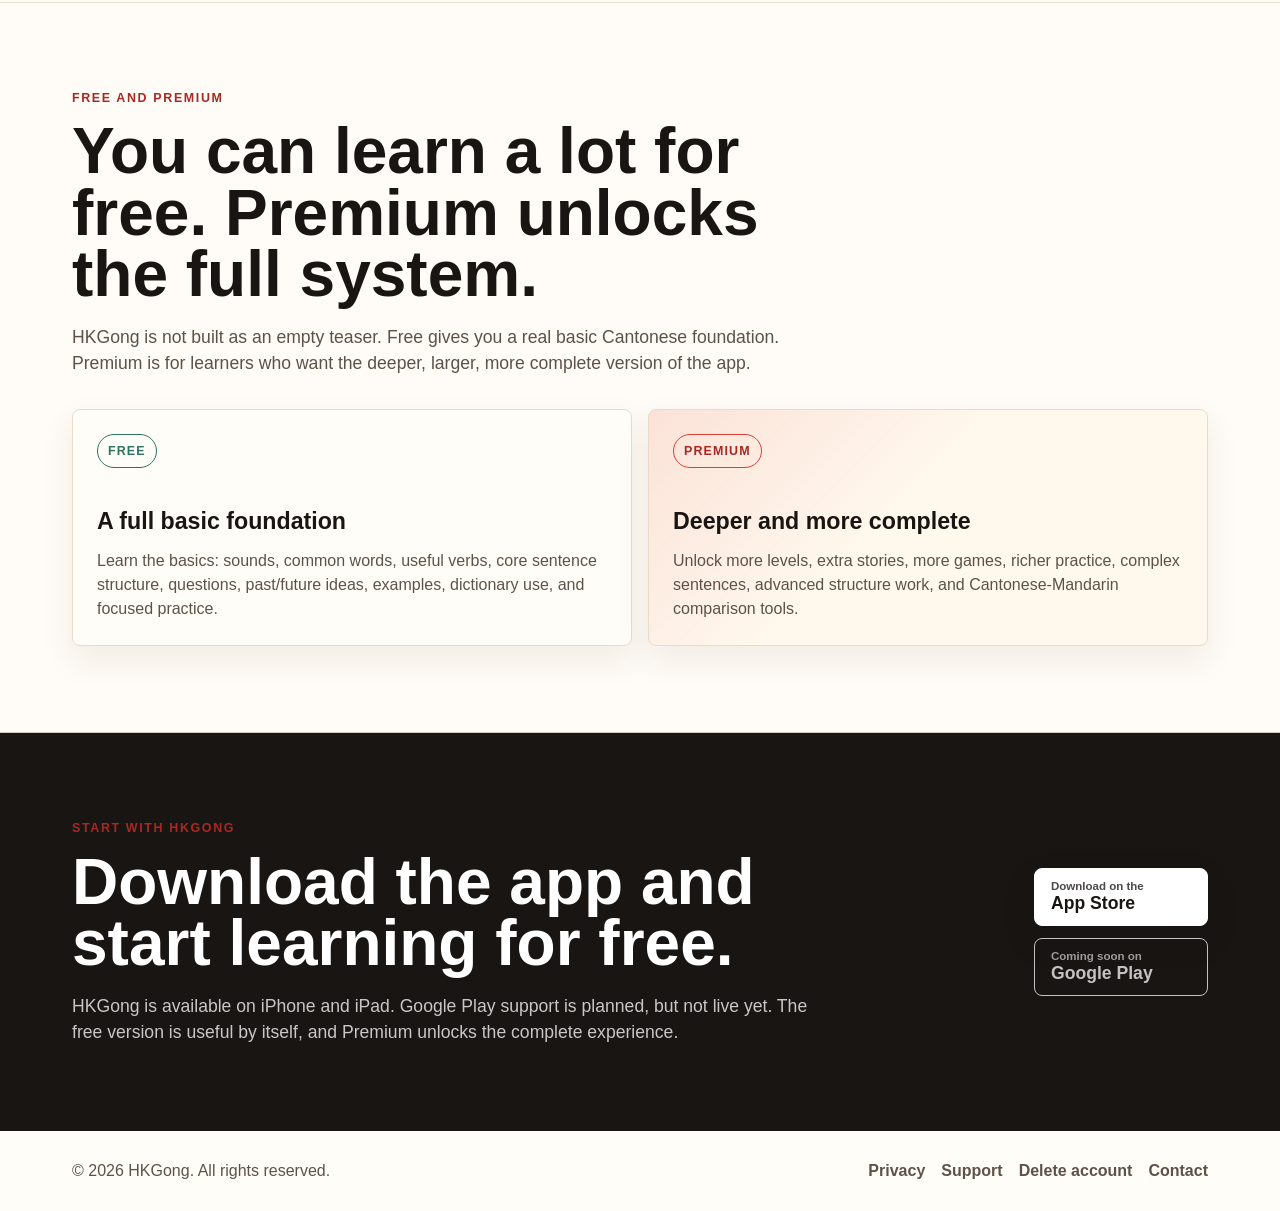
==== commit 1d158f6e: "Update starter guide copy" ====
--- a/index.html
+++ b/index.html
@@ -229,11 +229,11 @@
       <div class="starter-card">
         <div>
           <p class="eyebrow">Free Cantonese Starter PDF</p>
-          <h2>Get the free starter guide and HKGong study tips.</h2>
+          <h2>Download a 12-page Cantonese starter reference.</h2>
           <p class="section-intro">
-            Join the email list for a free beginner guide covering Jyutping, tones,
-            essential sentence order, and the first study path inside HKGong.
-            No spam, just occasional practical tips for studying Cantonese with the app.
+            Get a practical beginner sheet with important Cantonese words, Jyutping
+            pronunciation, English meanings, usage notes, measure words, particles,
+            and simple sentence patterns you can use while learning with HKGong.
           </p>
         </div>
         <form
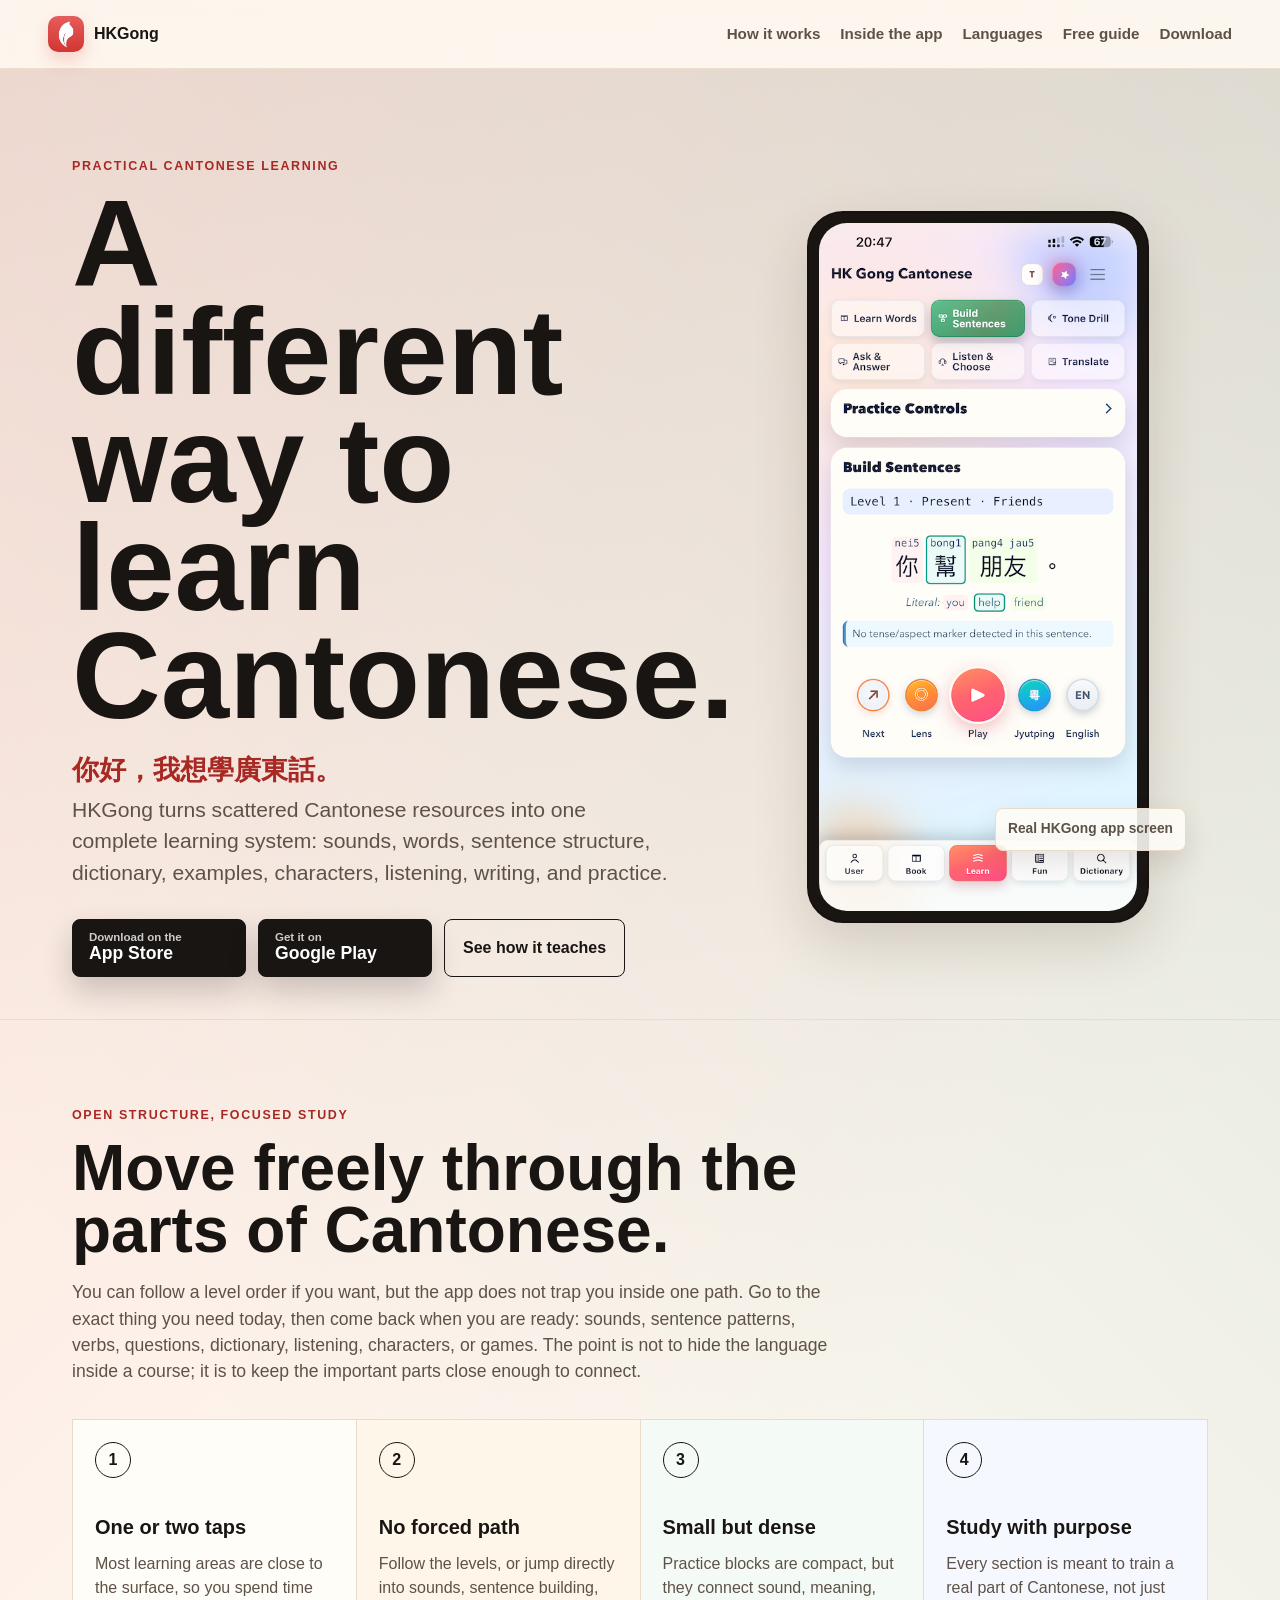
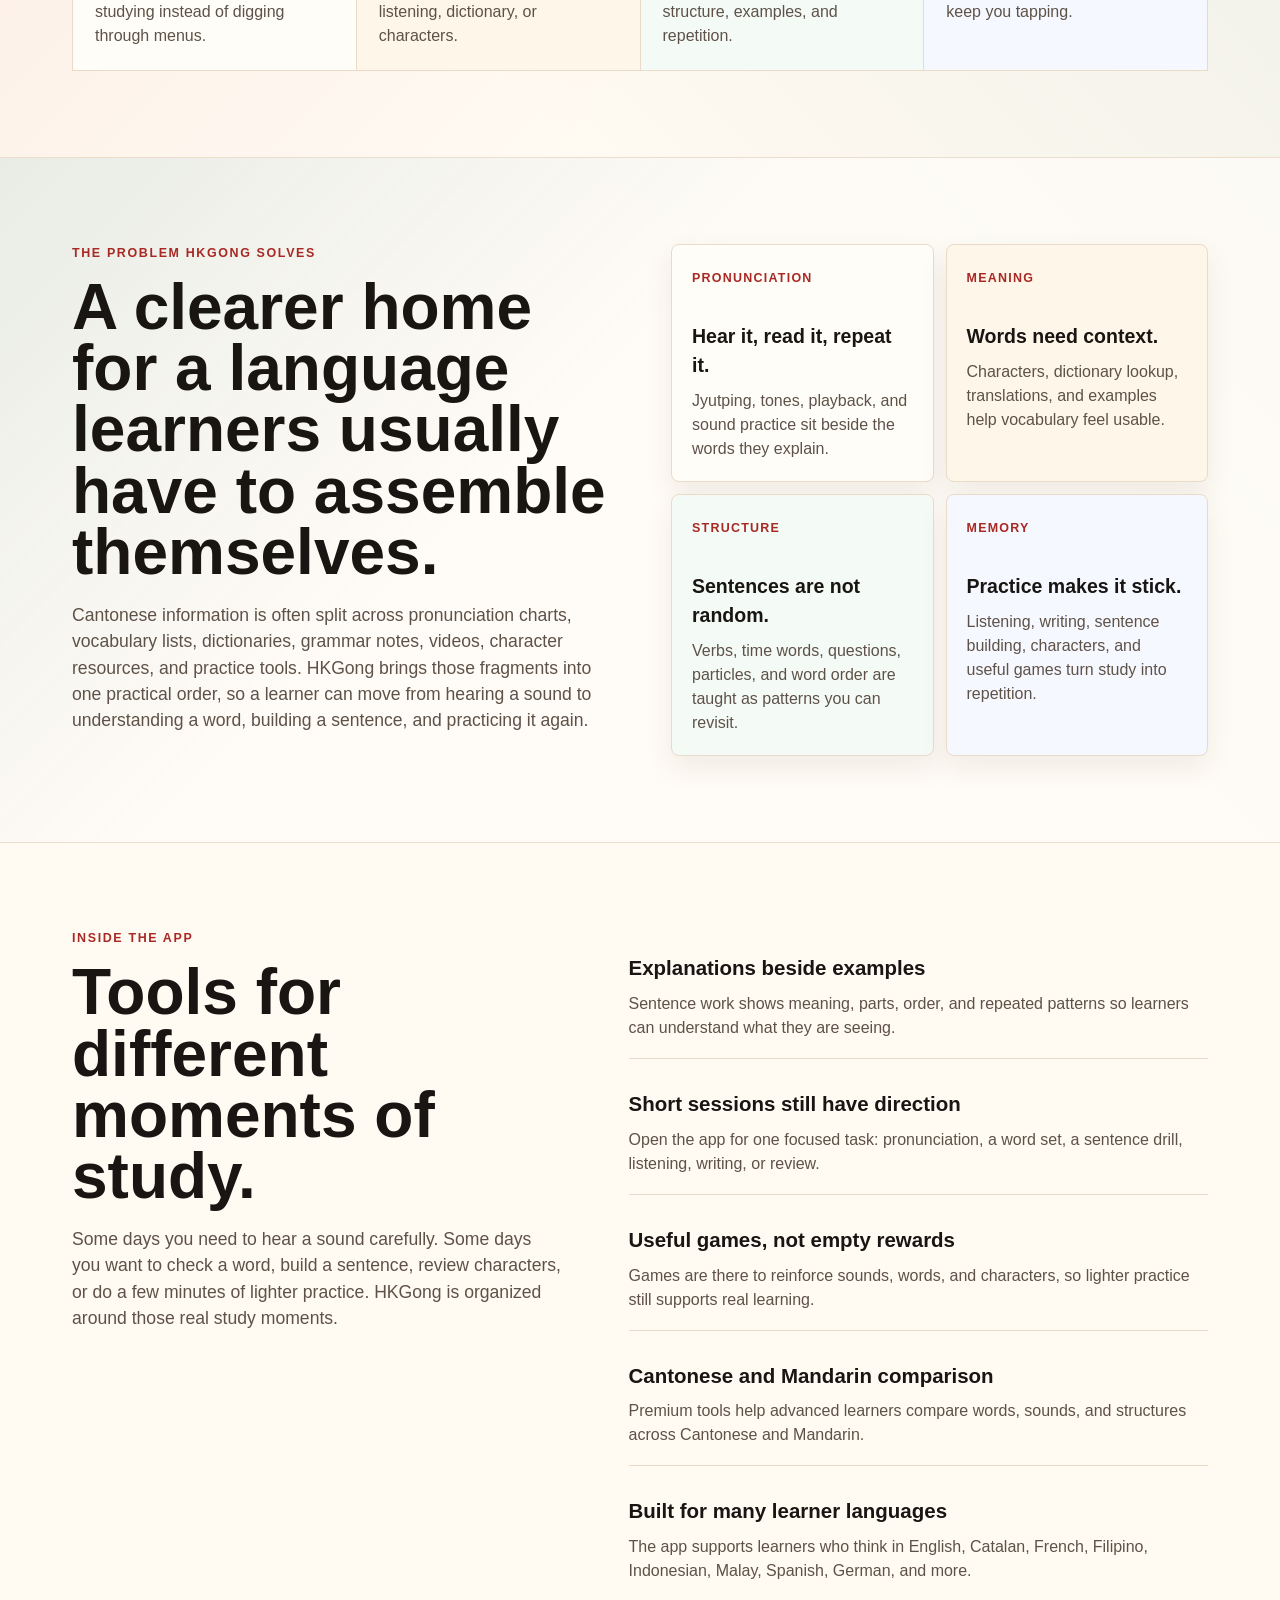
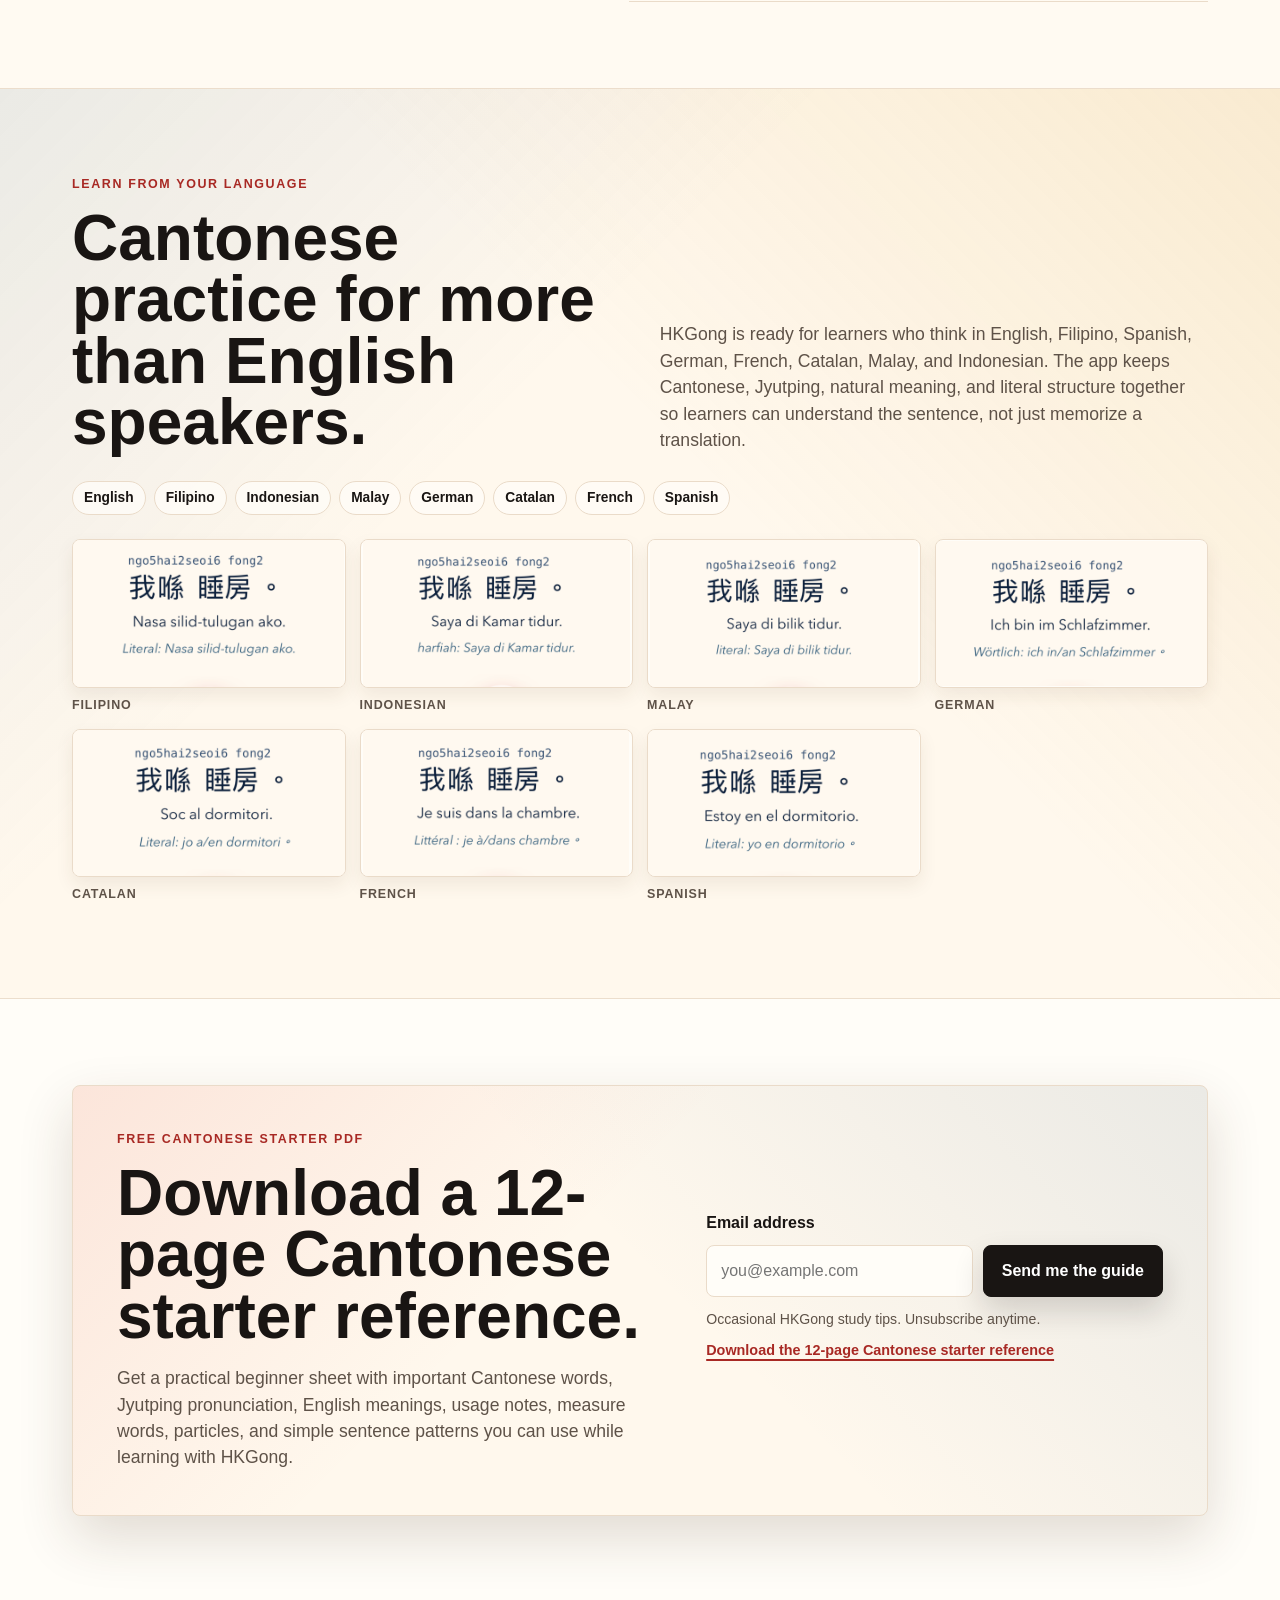
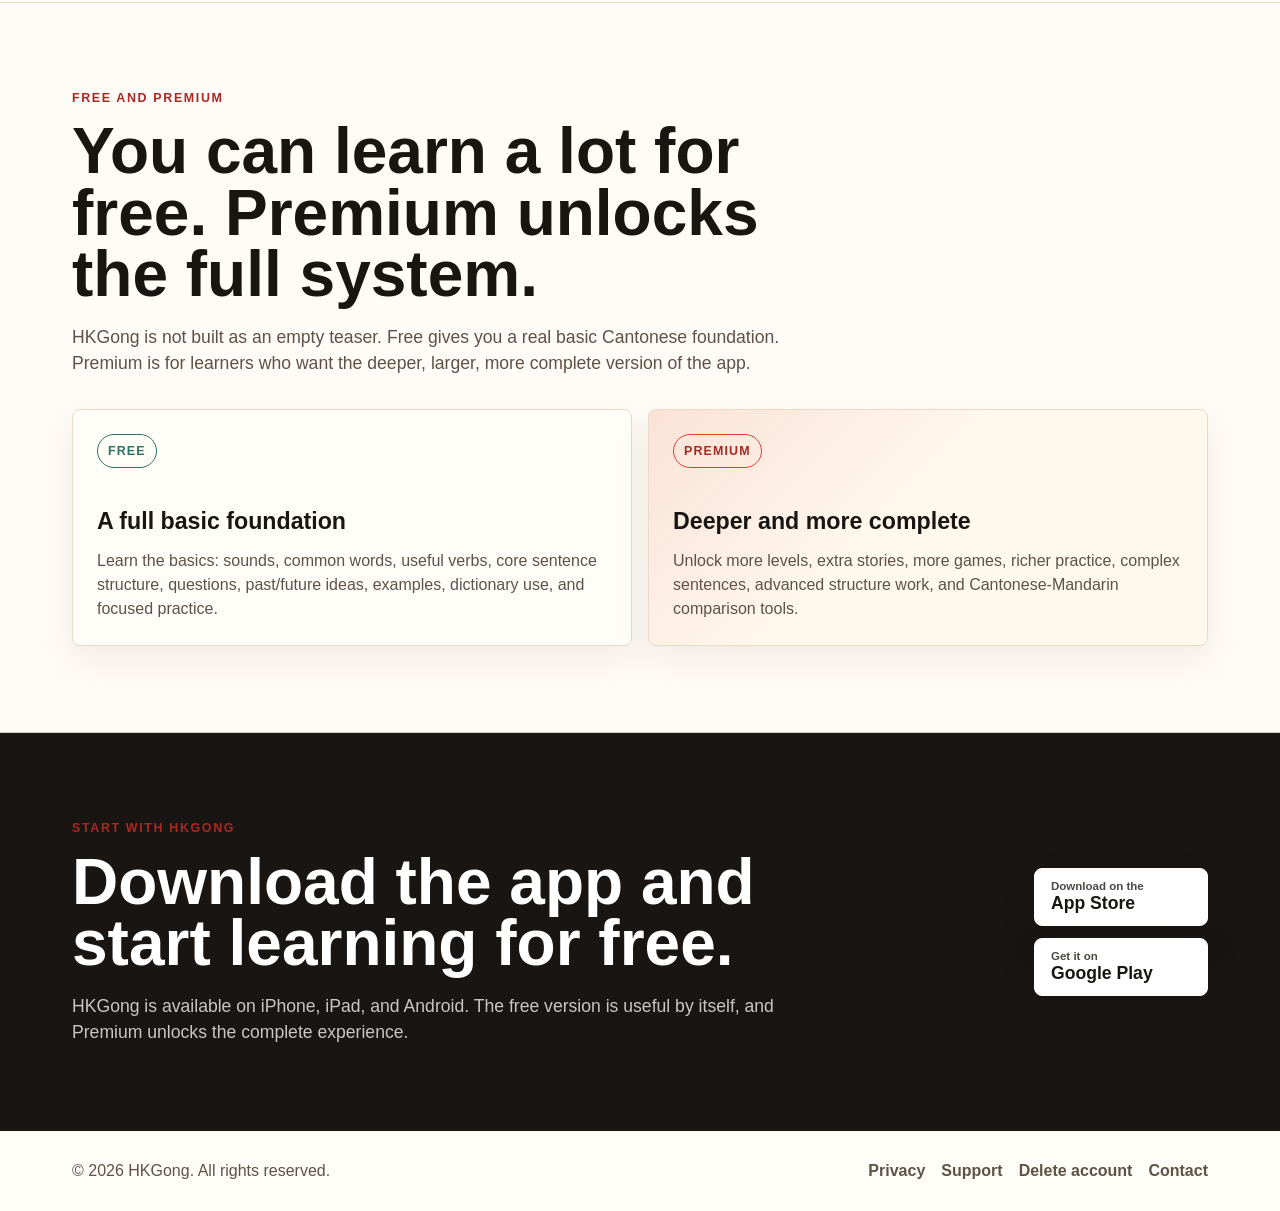
==== commit 7f26f217: "Add Google Play download link" ====
--- a/index.html
+++ b/index.html
@@ -41,14 +41,14 @@
           writing, and practice.
         </p>
         <div class="hero-actions">
-          <a class="store-button" href="https://apps.apple.com/us/app/hkgong/id6760232113" aria-label="Download HKGong on the App Store">
+          <a class="store-button" href="https://apps.apple.com/hk/app/hkgong-learn-cantonese/id6760232113" aria-label="Download HKGong on the App Store">
             <span>Download on the</span>
             <strong>App Store</strong>
           </a>
-          <span class="store-button disabled" aria-label="Google Play coming soon">
-            <span>Coming soon on</span>
+          <a class="store-button" href="https://play.google.com/store/apps/details?id=com.adriasc.hkgong&amp;pcampaignid=web_share" aria-label="Get HKGong on Google Play">
+            <span>Get it on</span>
             <strong>Google Play</strong>
-          </span>
+          </a>
           <a class="button secondary" href="#how">See how it teaches</a>
         </div>
       </div>
@@ -292,19 +292,19 @@
         <p class="eyebrow">Start with HKGong</p>
         <h2>Download the app and start learning for free.</h2>
         <p class="section-intro">
-          HKGong is available on iPhone and iPad. Google Play support is planned, but not live yet.
+          HKGong is available on iPhone, iPad, and Android.
           The free version is useful by itself, and Premium unlocks the complete experience.
         </p>
       </div>
       <div class="store-stack" aria-label="Download links">
-        <a class="store-button light" href="https://apps.apple.com/us/app/hkgong/id6760232113" aria-label="Download HKGong on the App Store">
+        <a class="store-button light" href="https://apps.apple.com/hk/app/hkgong-learn-cantonese/id6760232113" aria-label="Download HKGong on the App Store">
           <span>Download on the</span>
           <strong>App Store</strong>
         </a>
-        <span class="store-button light disabled" aria-label="Google Play coming soon">
-          <span>Coming soon on</span>
+        <a class="store-button light" href="https://play.google.com/store/apps/details?id=com.adriasc.hkgong&amp;pcampaignid=web_share" aria-label="Get HKGong on Google Play">
+          <span>Get it on</span>
           <strong>Google Play</strong>
-        </span>
+        </a>
       </div>
     </section>
   </main>
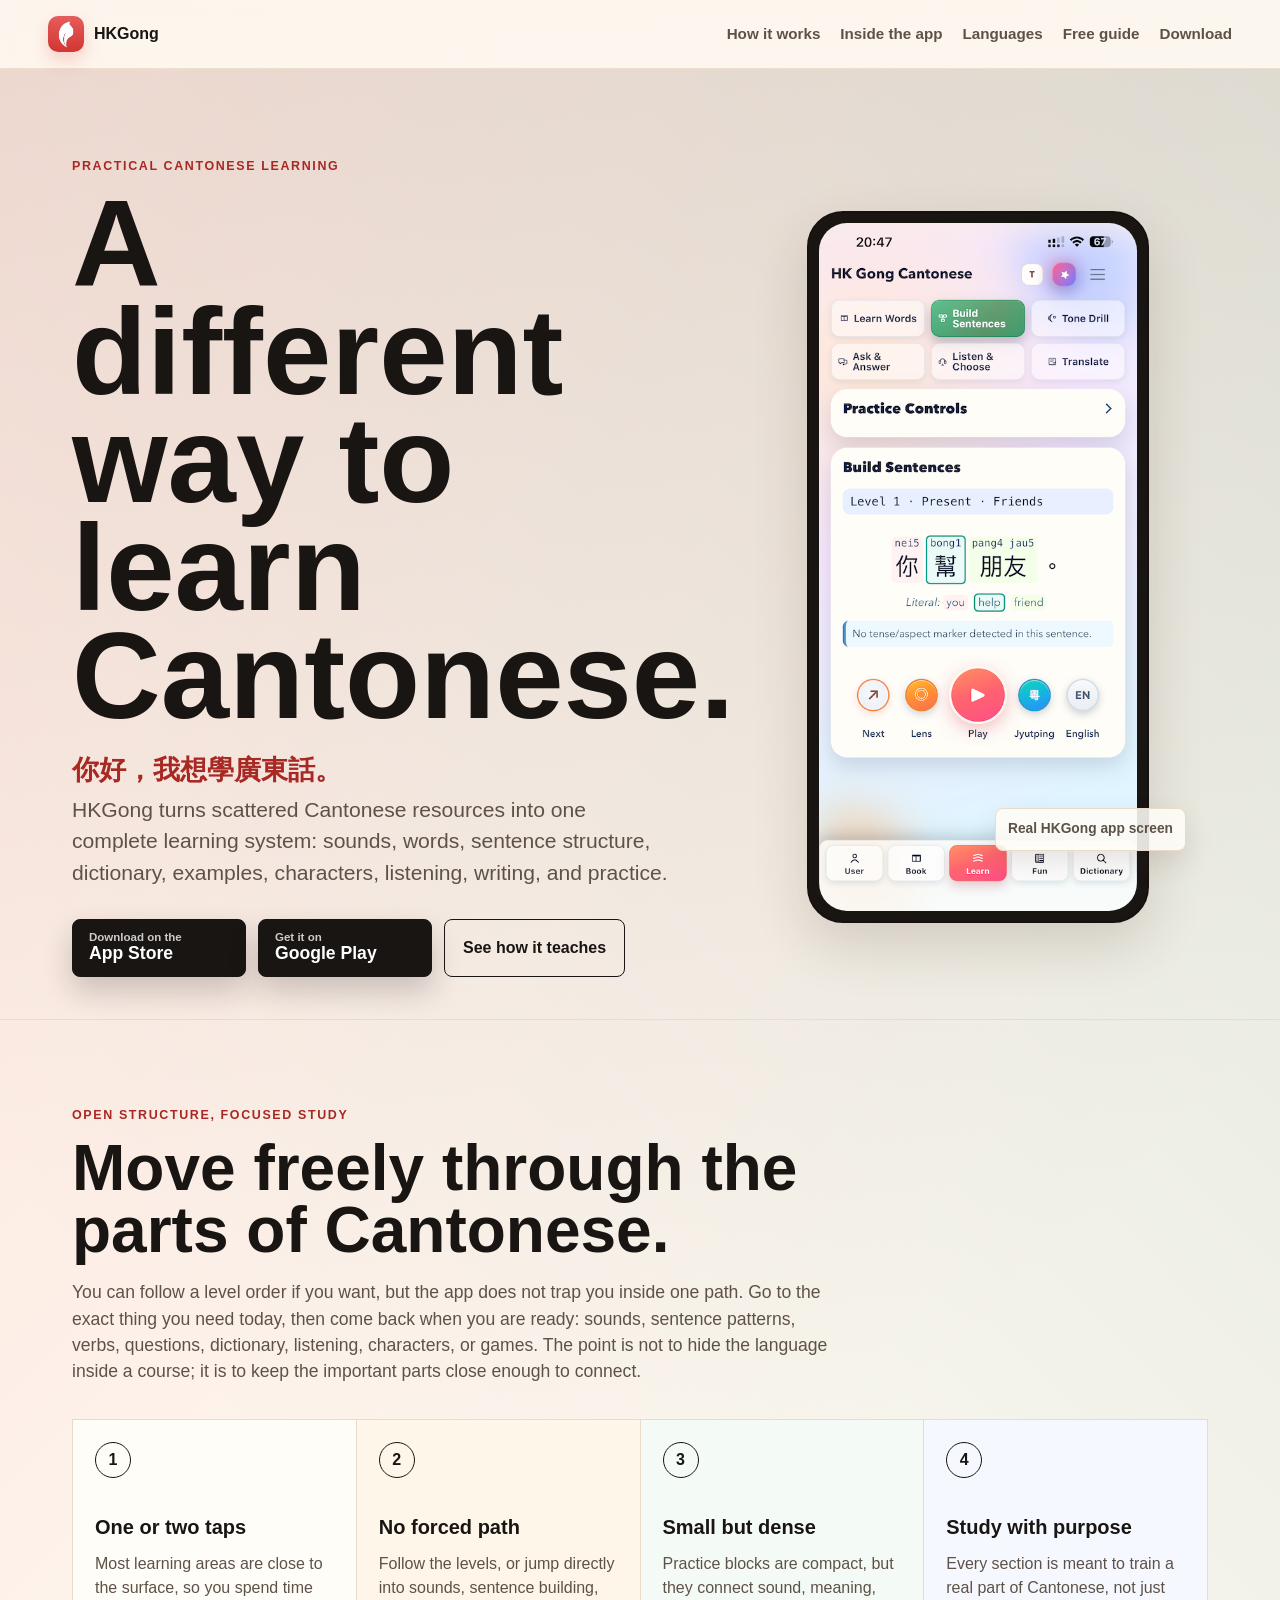
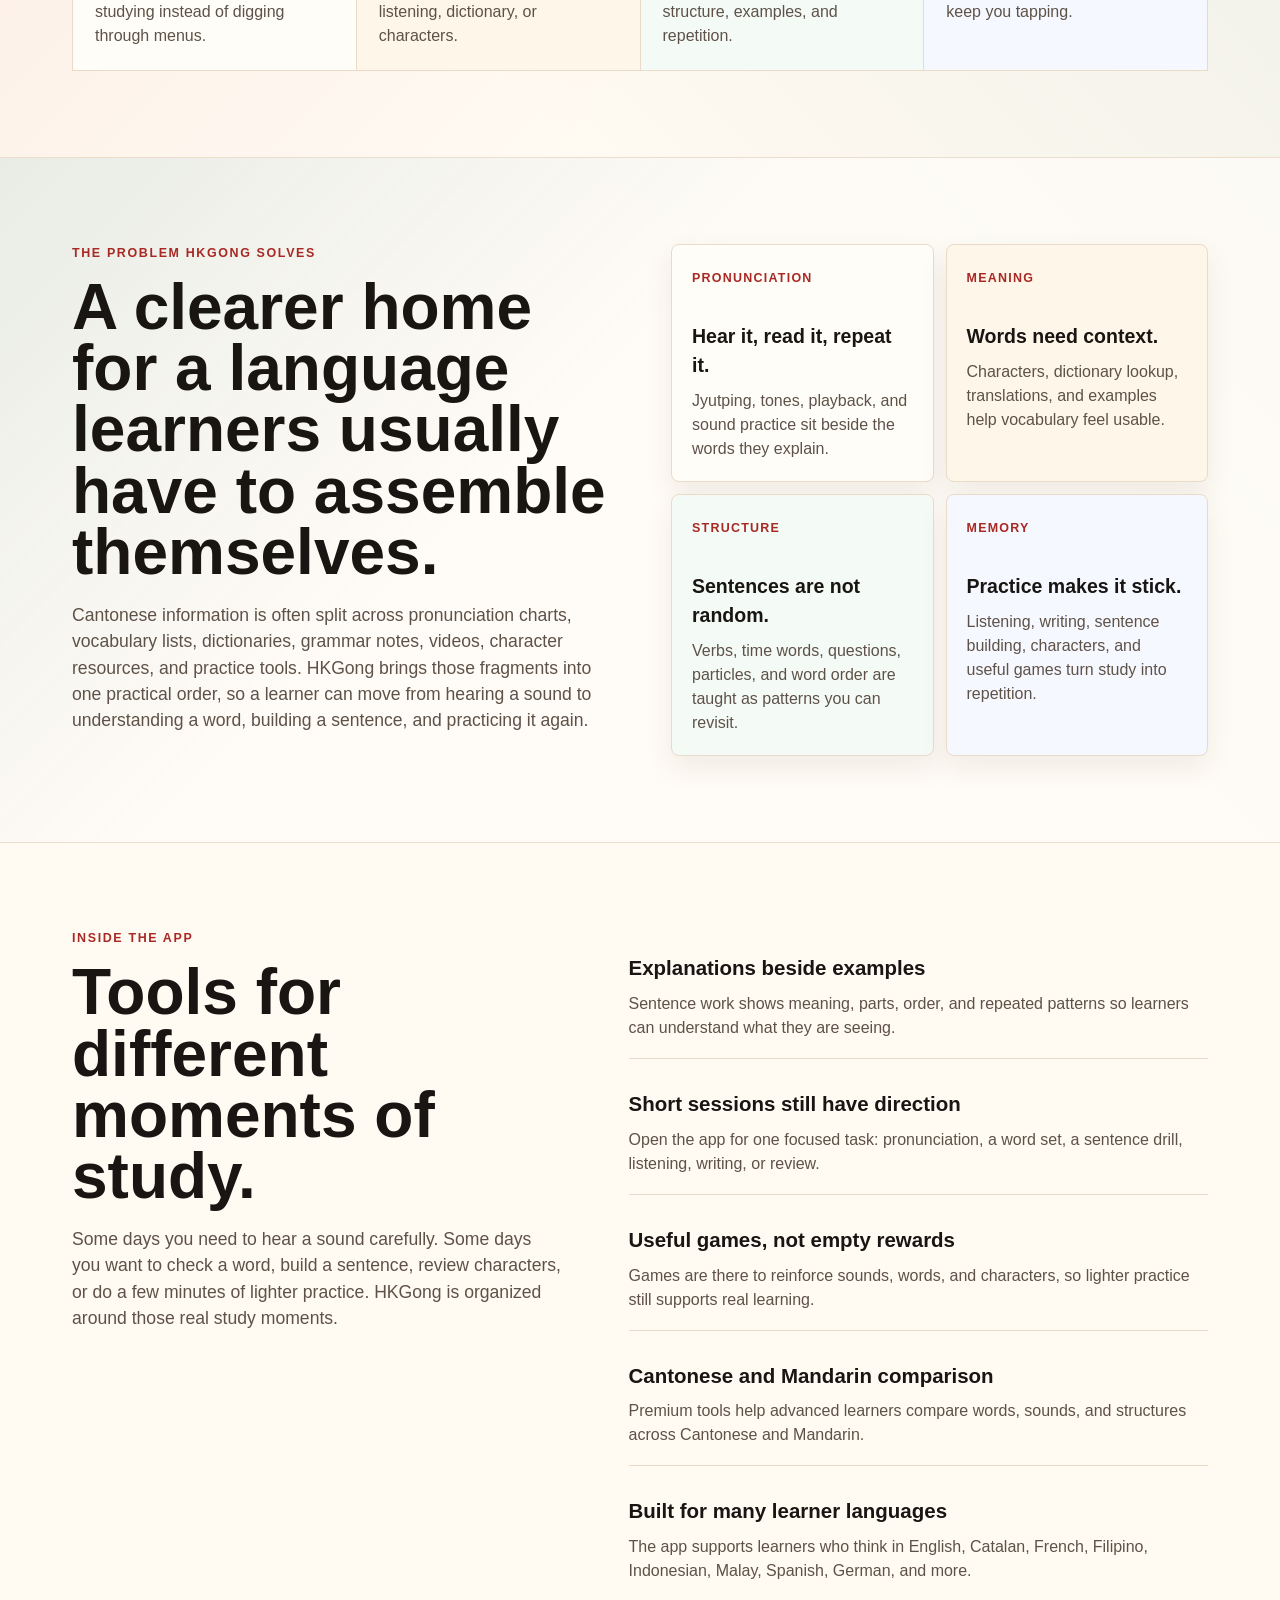
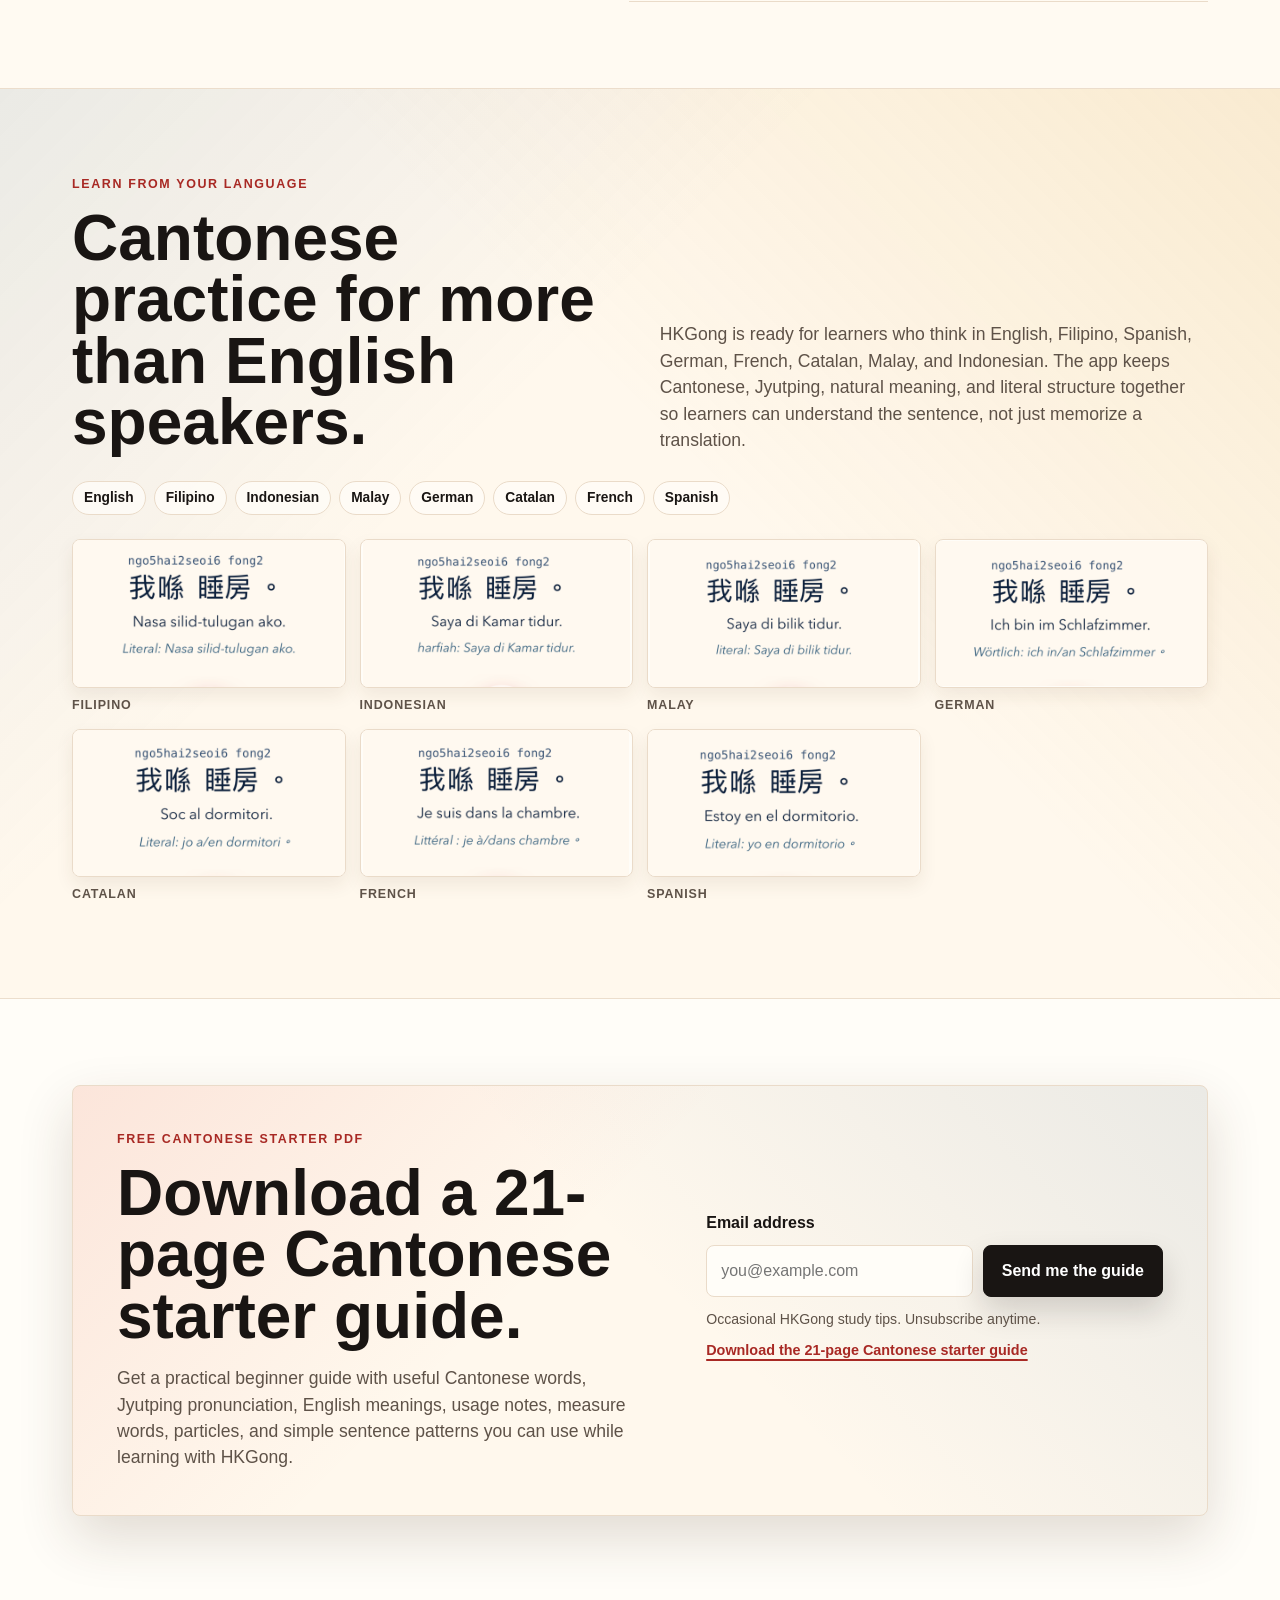
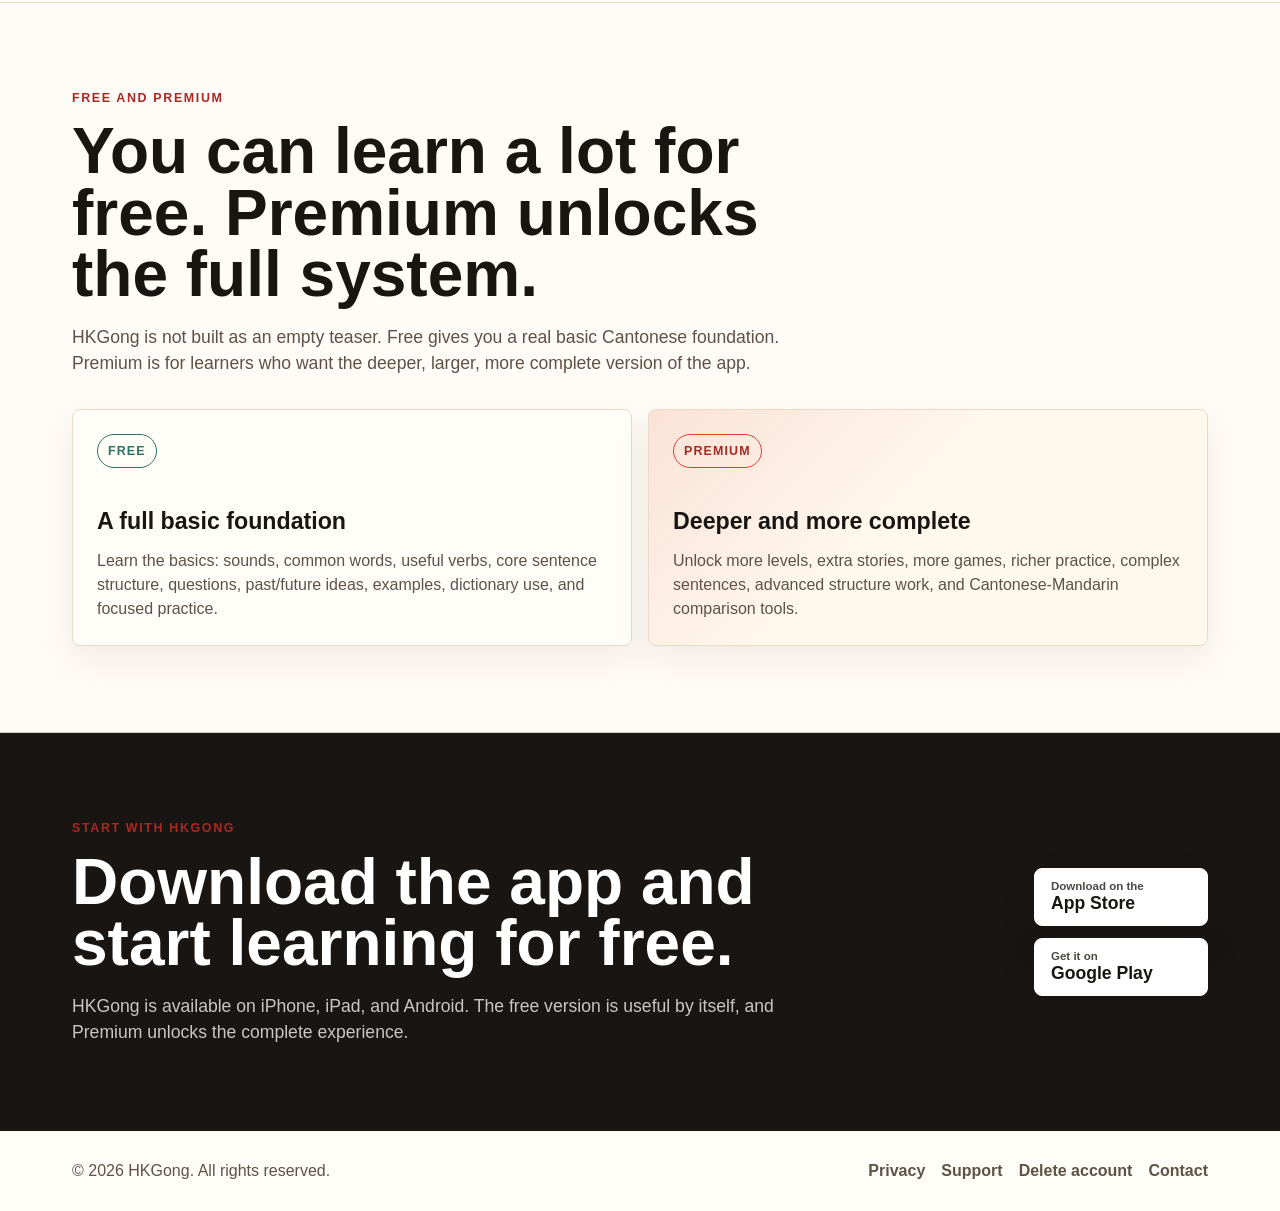
==== commit e94f99b5: "Publish approved 21-page Cantonese starter guide" ====
--- a/index.html
+++ b/index.html
@@ -229,9 +229,9 @@
       <div class="starter-card">
         <div>
           <p class="eyebrow">Free Cantonese Starter PDF</p>
-          <h2>Download a 12-page Cantonese starter reference.</h2>
+          <h2>Download a 21-page Cantonese starter guide.</h2>
           <p class="section-intro">
-            Get a practical beginner sheet with important Cantonese words, Jyutping
+            Get a practical beginner guide with useful Cantonese words, Jyutping
             pronunciation, English meanings, usage notes, measure words, particles,
             and simple sentence patterns you can use while learning with HKGong.
           </p>
@@ -259,7 +259,7 @@
             Occasional HKGong study tips. Unsubscribe anytime.
           </p>
           <a class="guide-download-link" href="./assets/hkgong-cantonese-starter-guide.pdf" download>
-            Download the 12-page Cantonese starter reference
+            Download the 21-page Cantonese starter guide
           </a>
           <p class="signup-status" id="starter-signup-status" role="status" aria-live="polite"></p>
         </form>
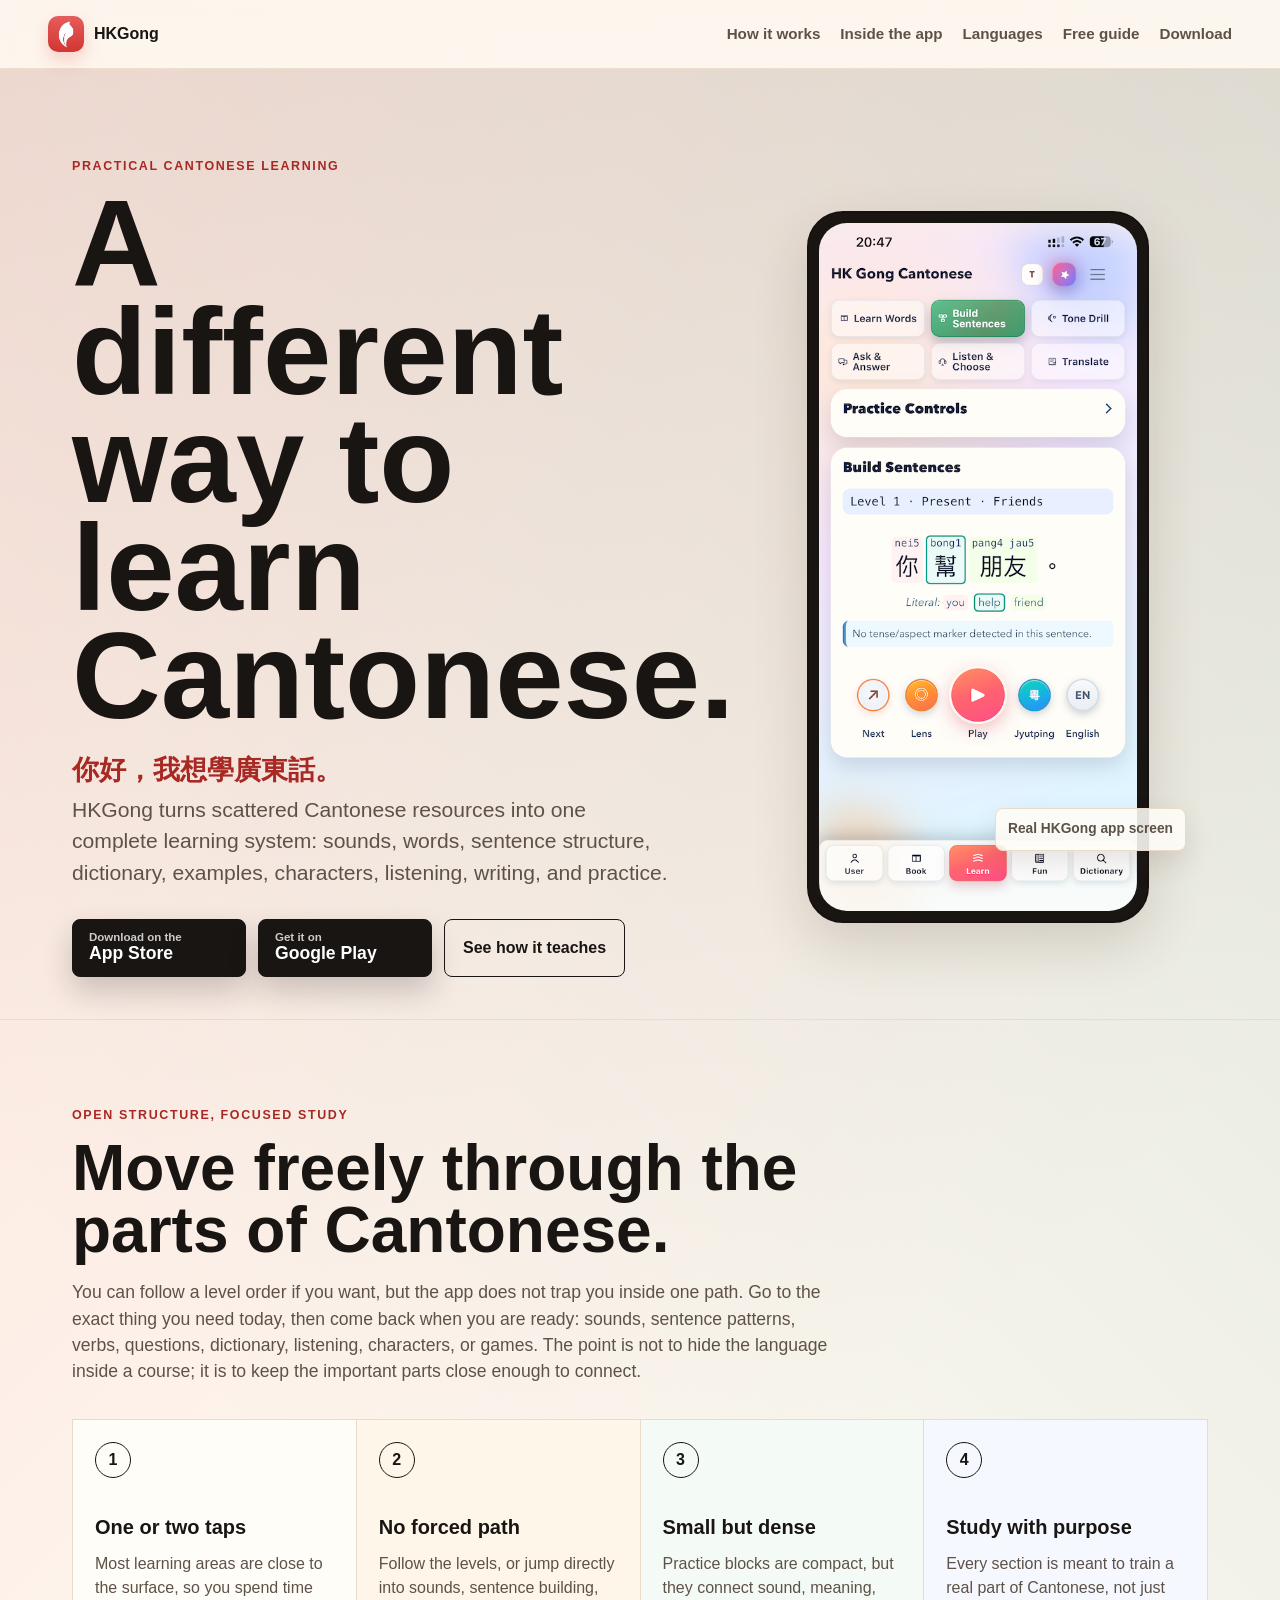
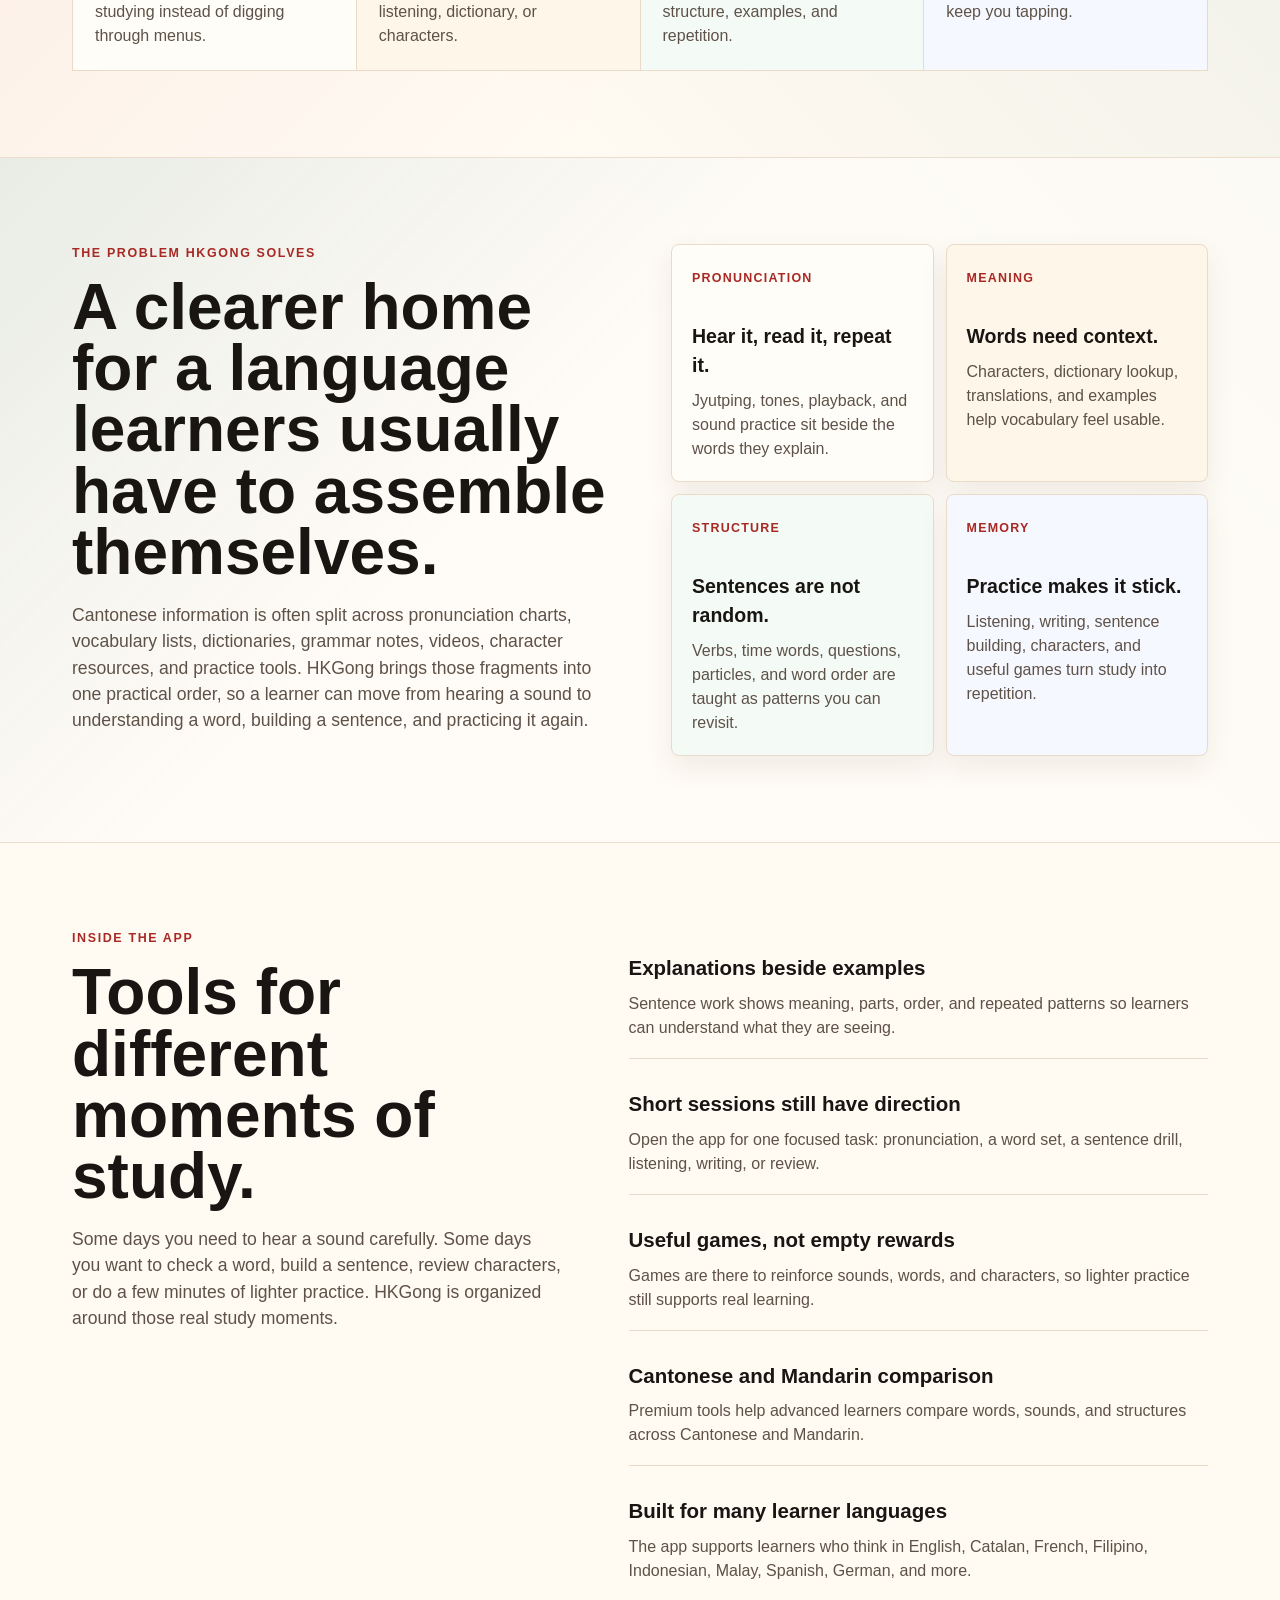
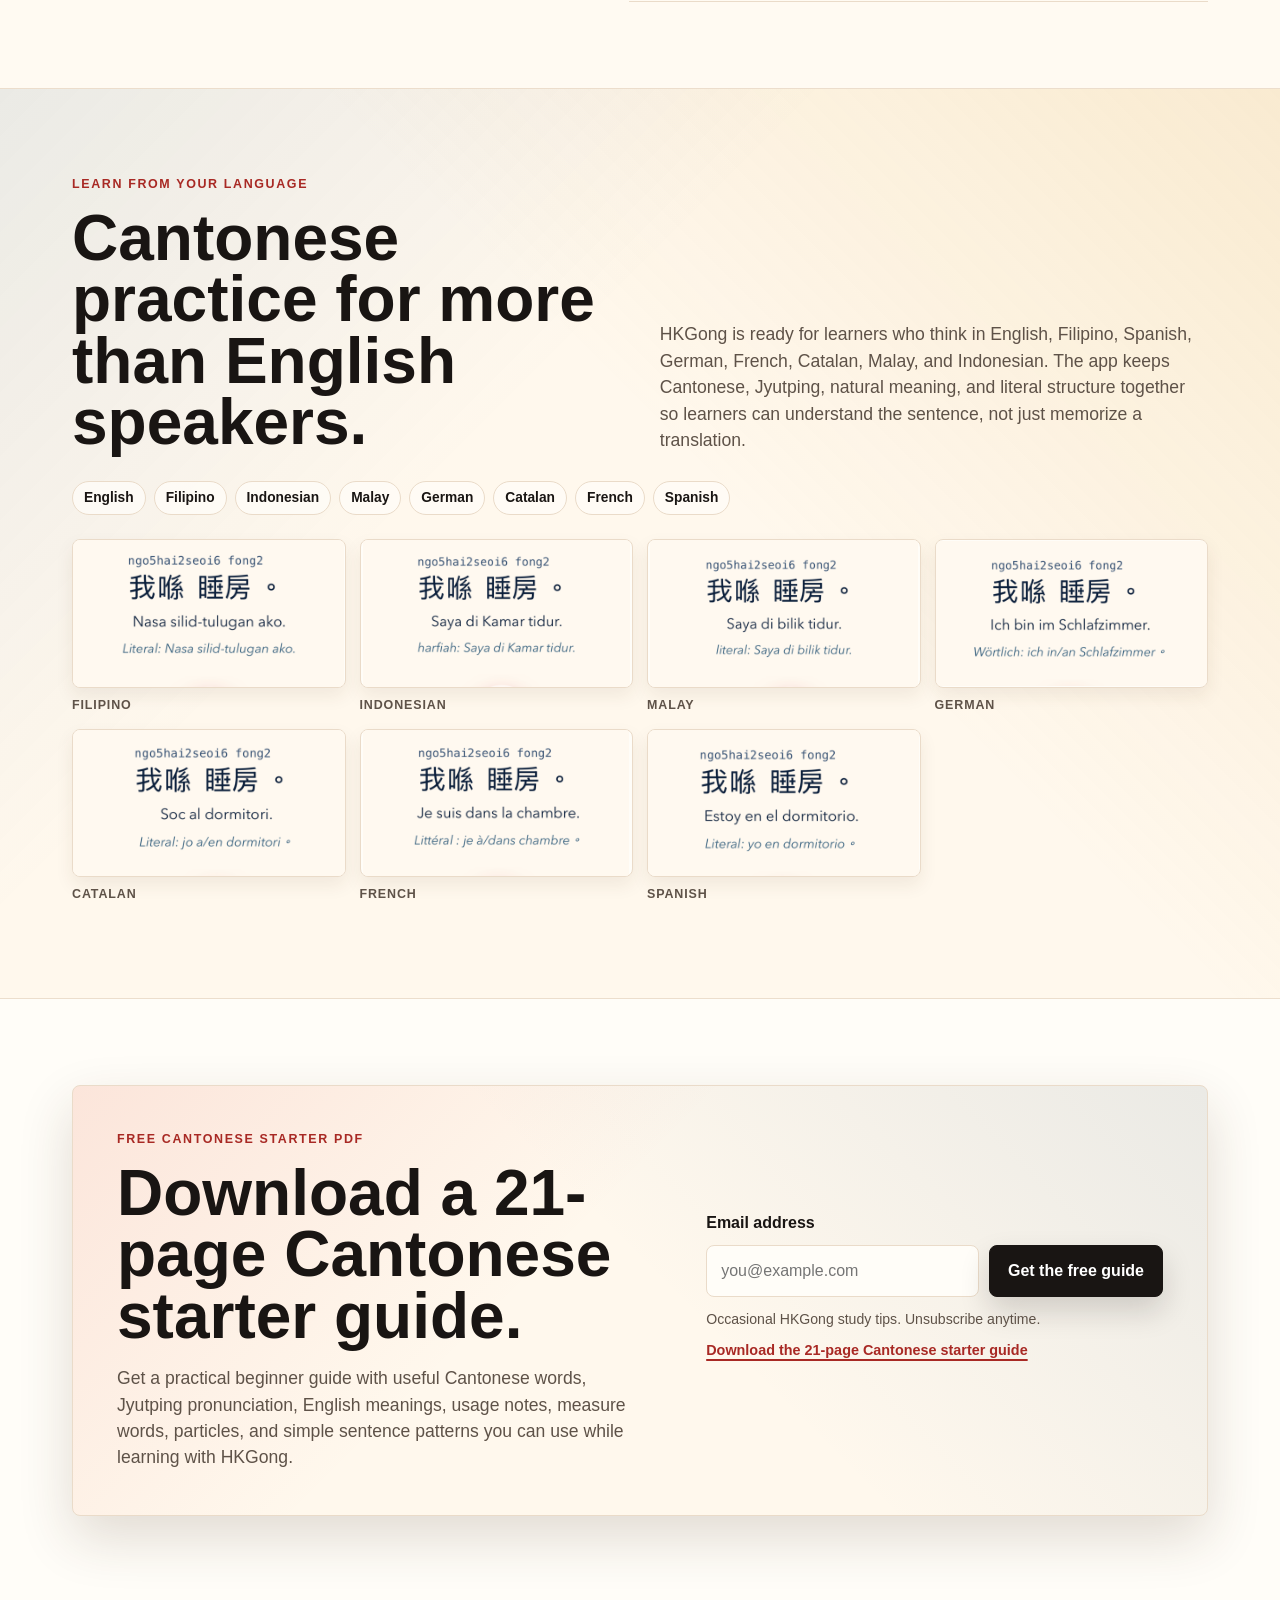
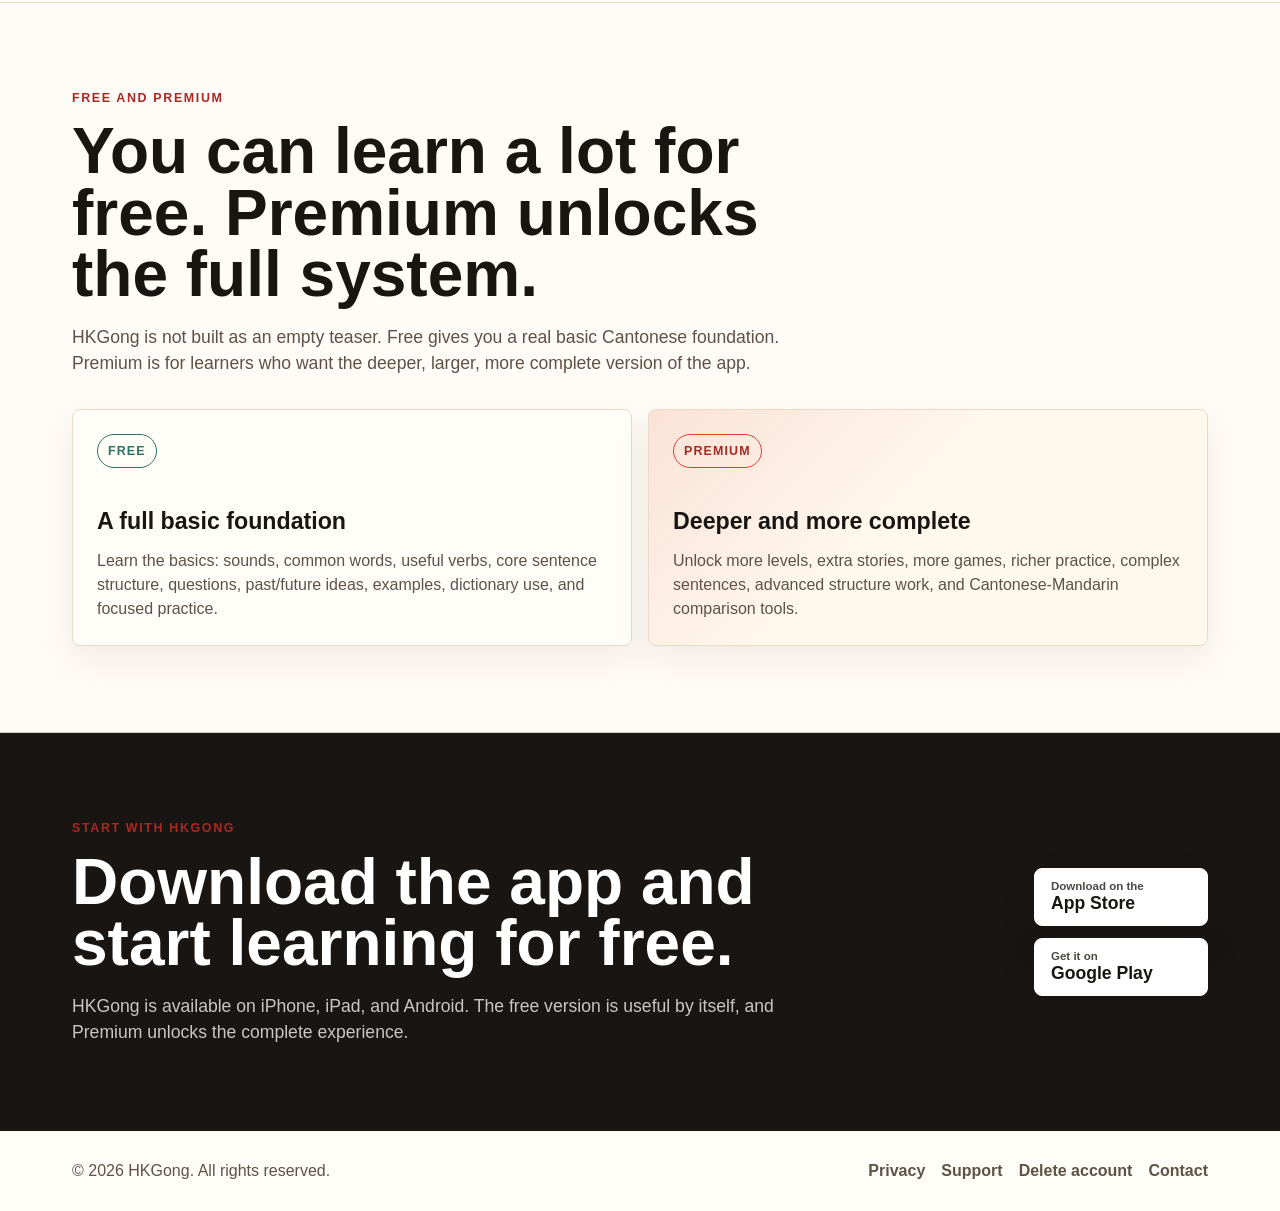
==== commit 441fadeb: "Clarify free guide signup button" ====
--- a/index.html
+++ b/index.html
@@ -249,7 +249,7 @@
           <label for="email">Email address</label>
           <div class="signup-row">
             <input id="email" name="EMAIL" type="email" placeholder="you@example.com" autocomplete="email" required />
-            <button type="submit">Send me the guide</button>
+            <button type="submit">Get the free guide</button>
           </div>
           <div aria-hidden="true" class="signup-honeypot">
             <label for="mailchimp-bot-field">Leave this field empty</label>
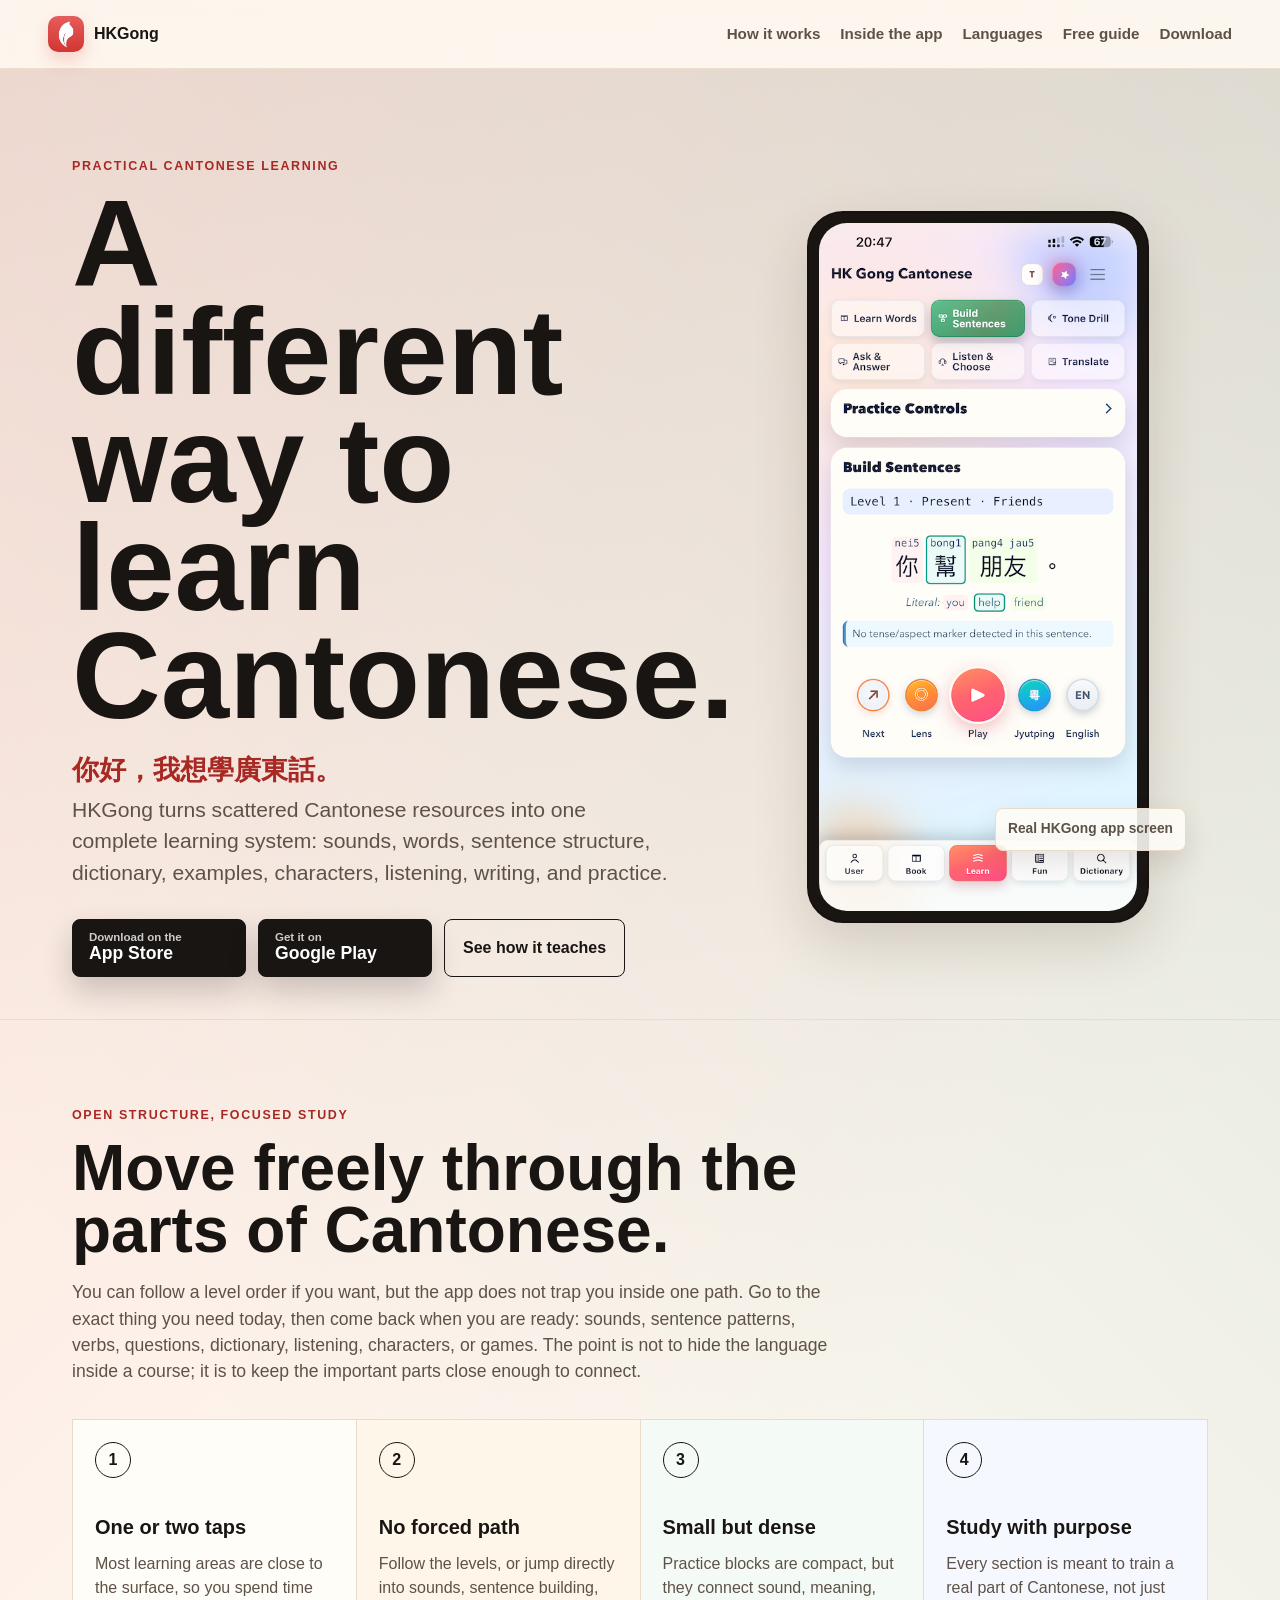
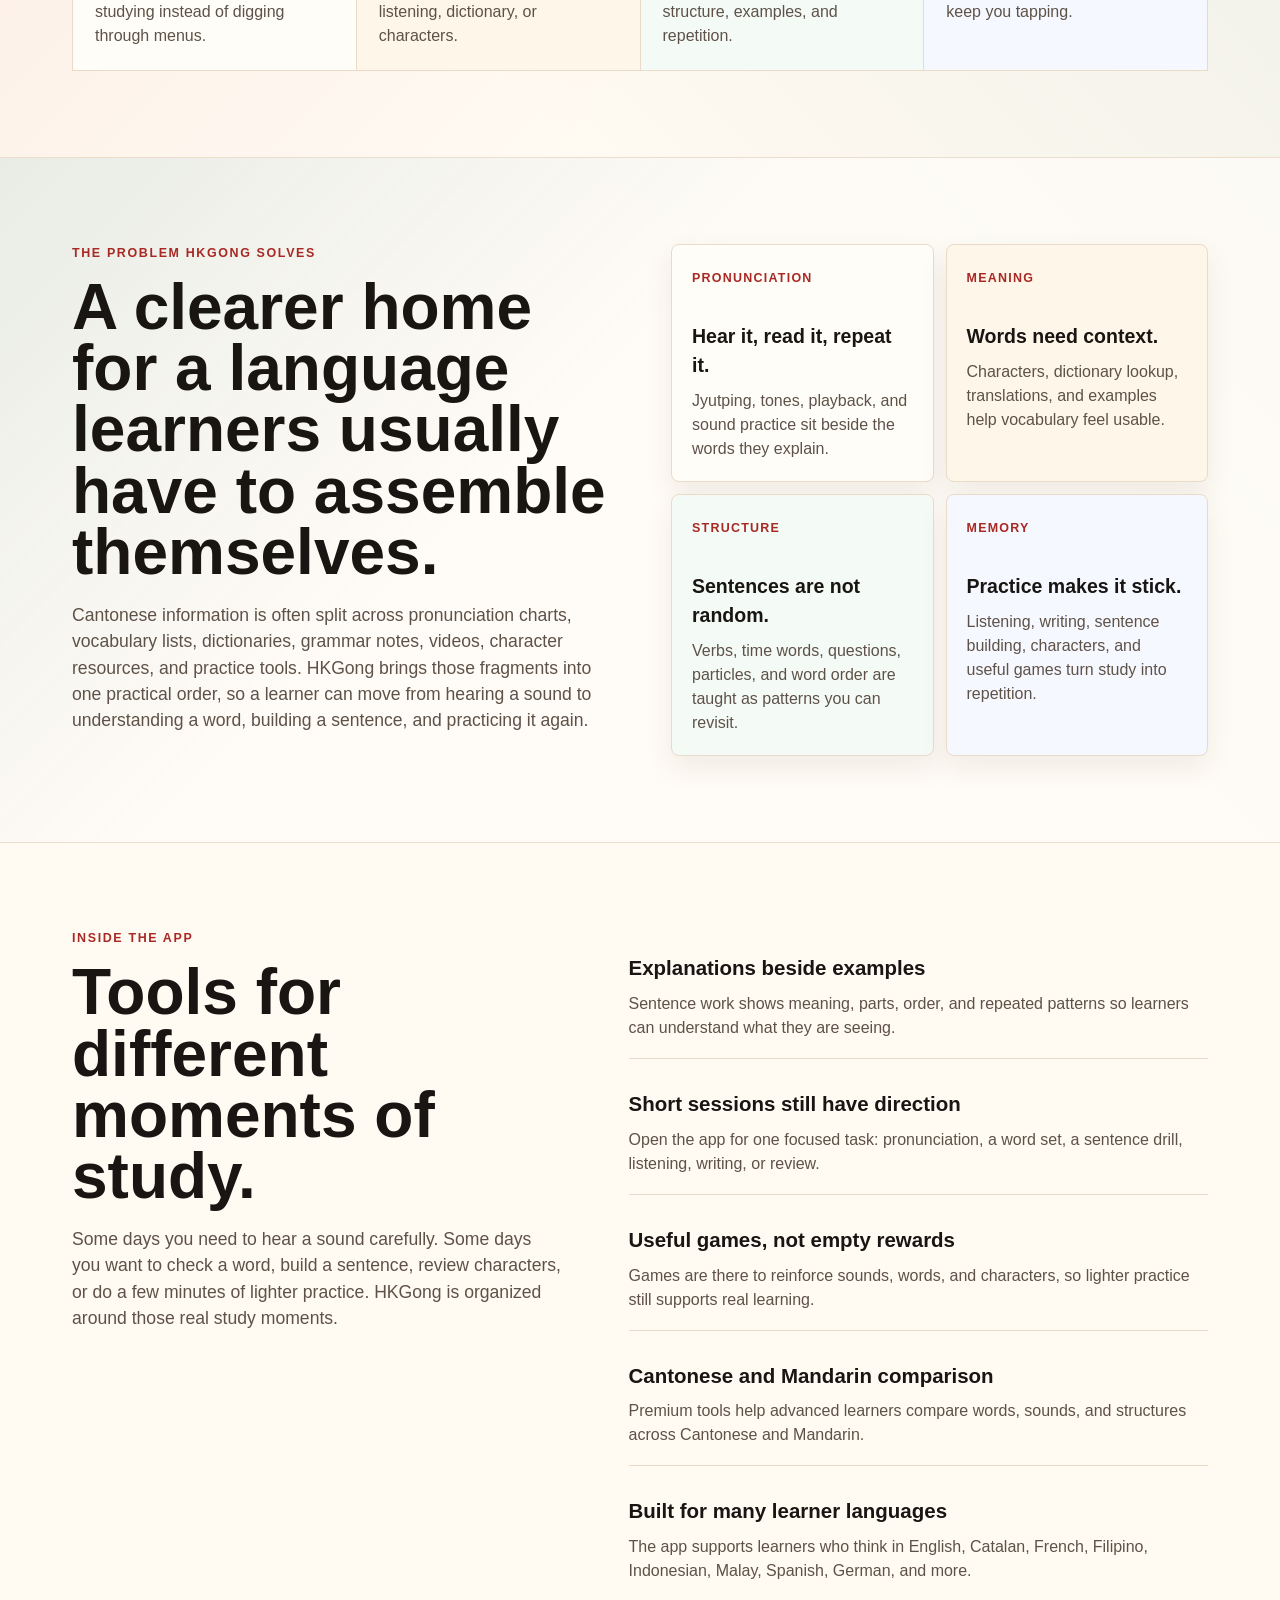
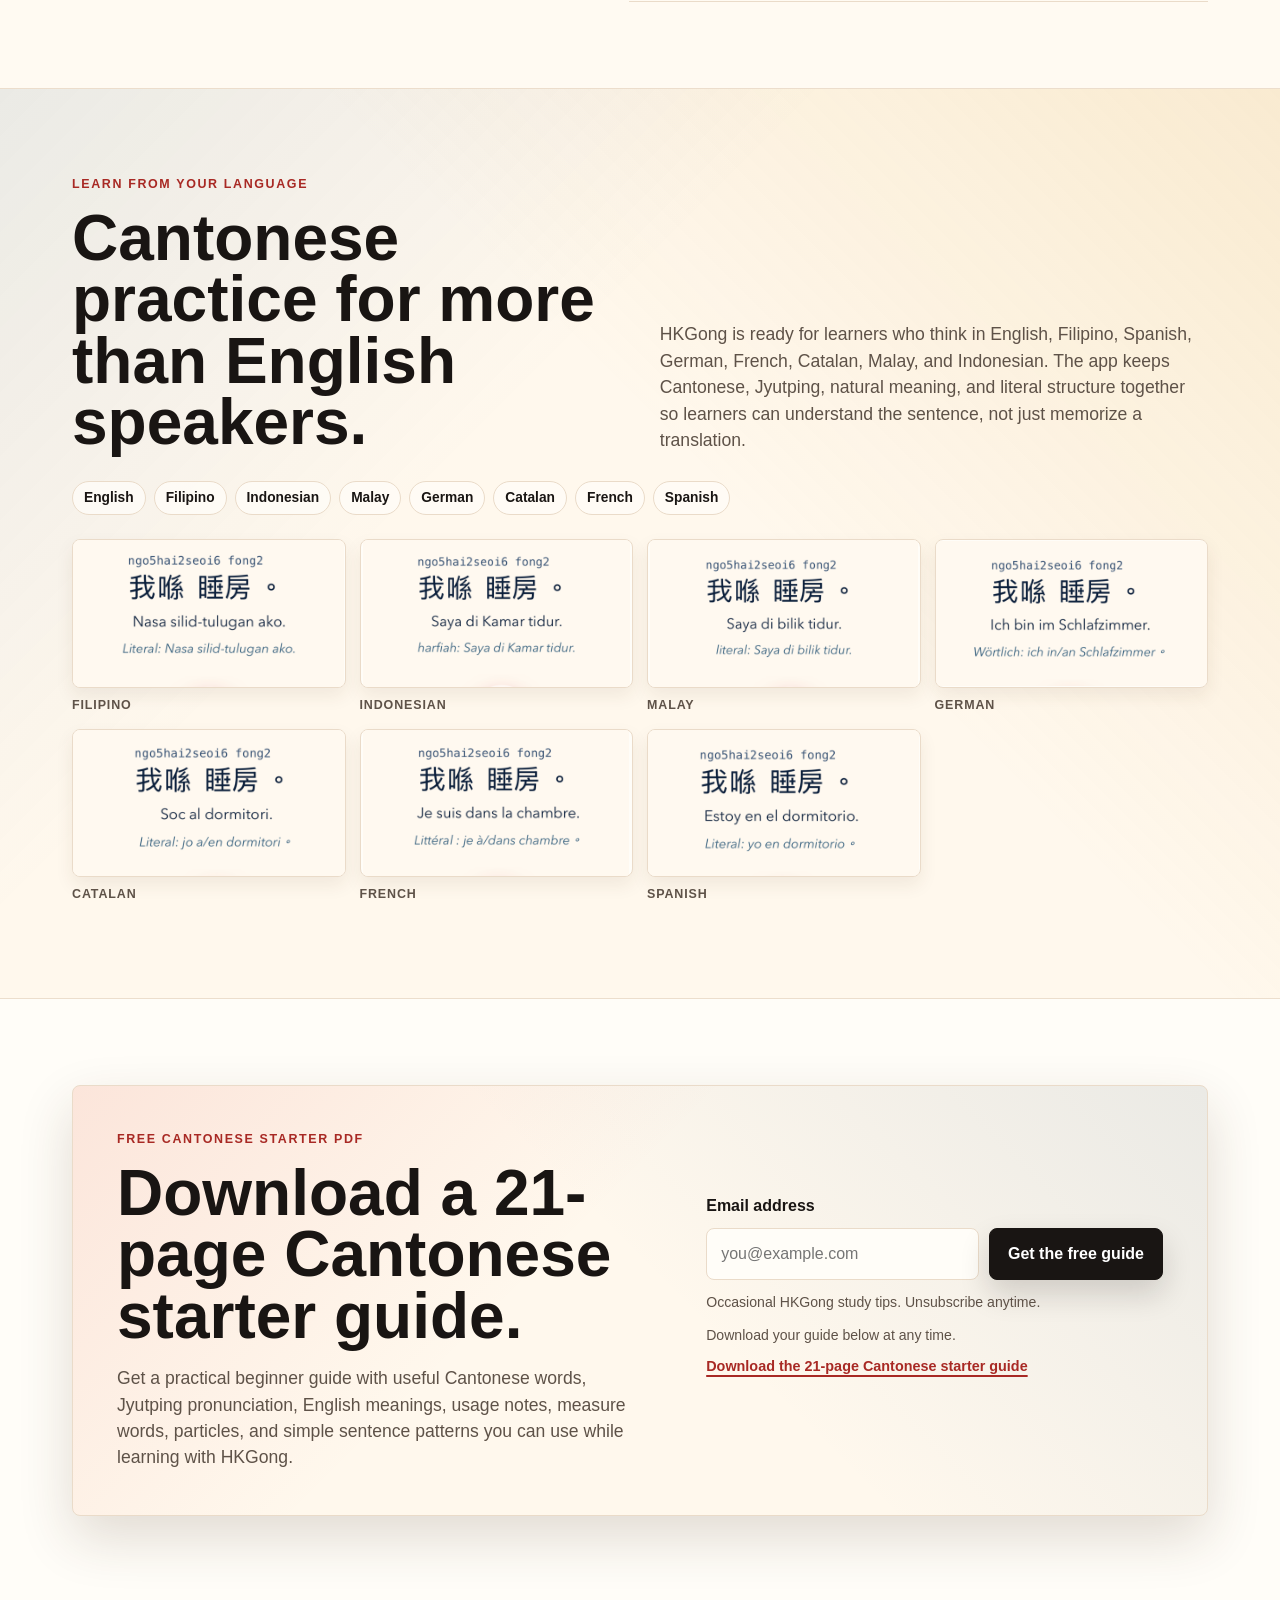
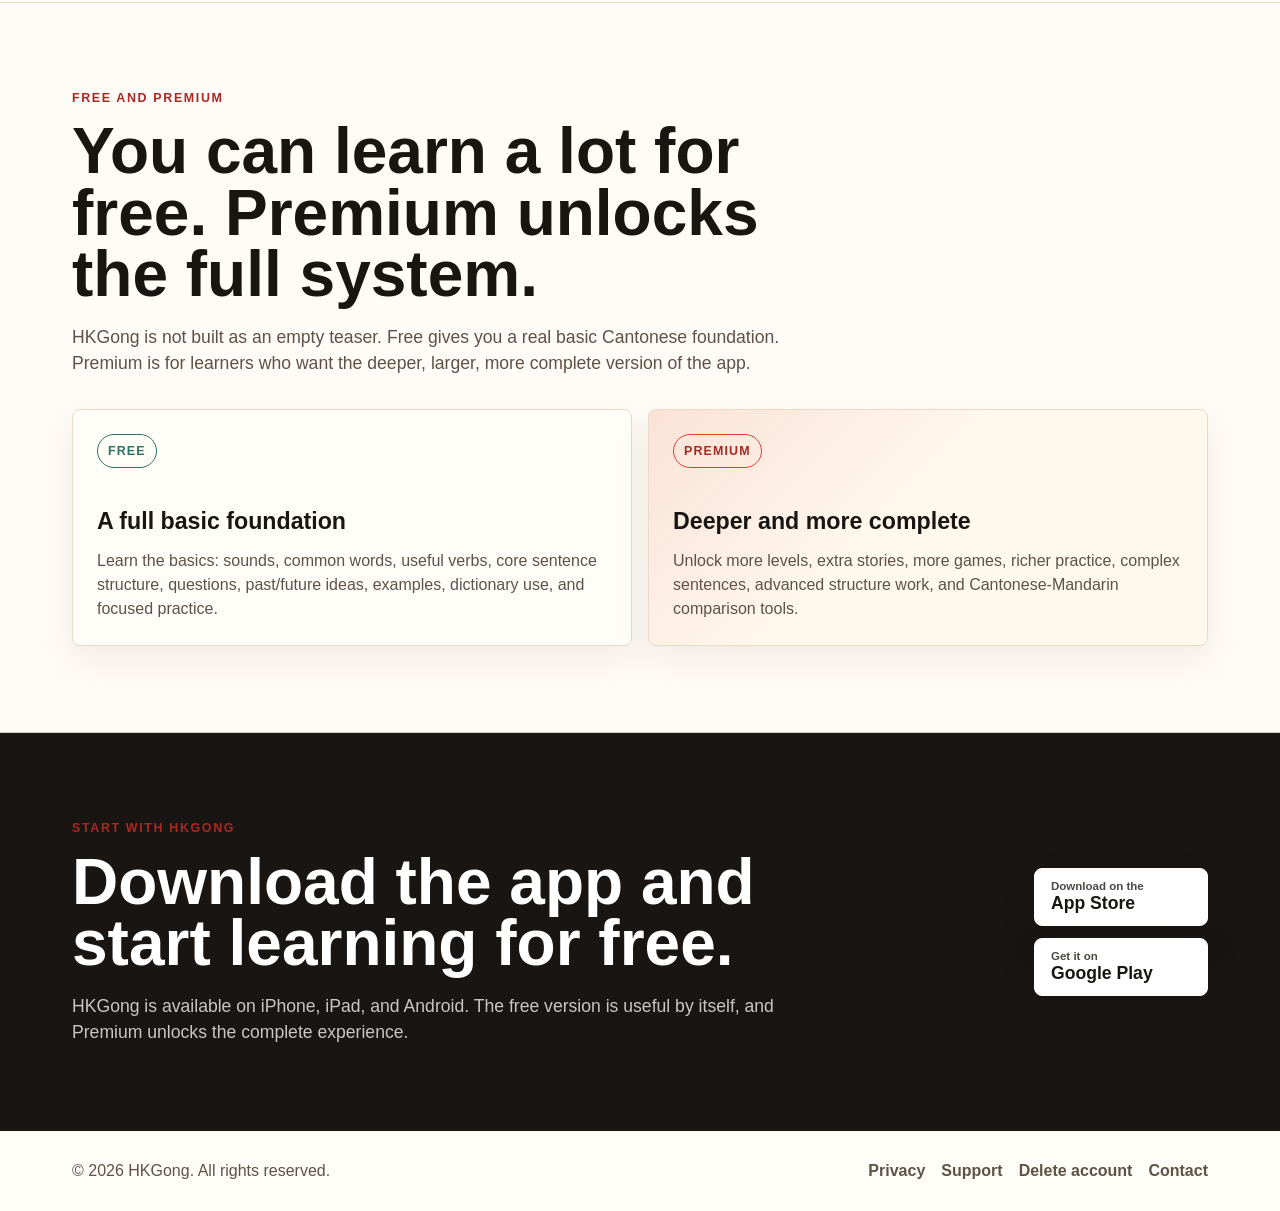
==== commit 8042ce35: "Clarify immediate starter guide download" ====
--- a/index.html
+++ b/index.html
@@ -258,6 +258,7 @@
           <p class="signup-note">
             Occasional HKGong study tips. Unsubscribe anytime.
           </p>
+          <p class="signup-note">Download your guide below at any time.</p>
           <a class="guide-download-link" href="./assets/hkgong-cantonese-starter-guide.pdf" download>
             Download the 21-page Cantonese starter guide
           </a>
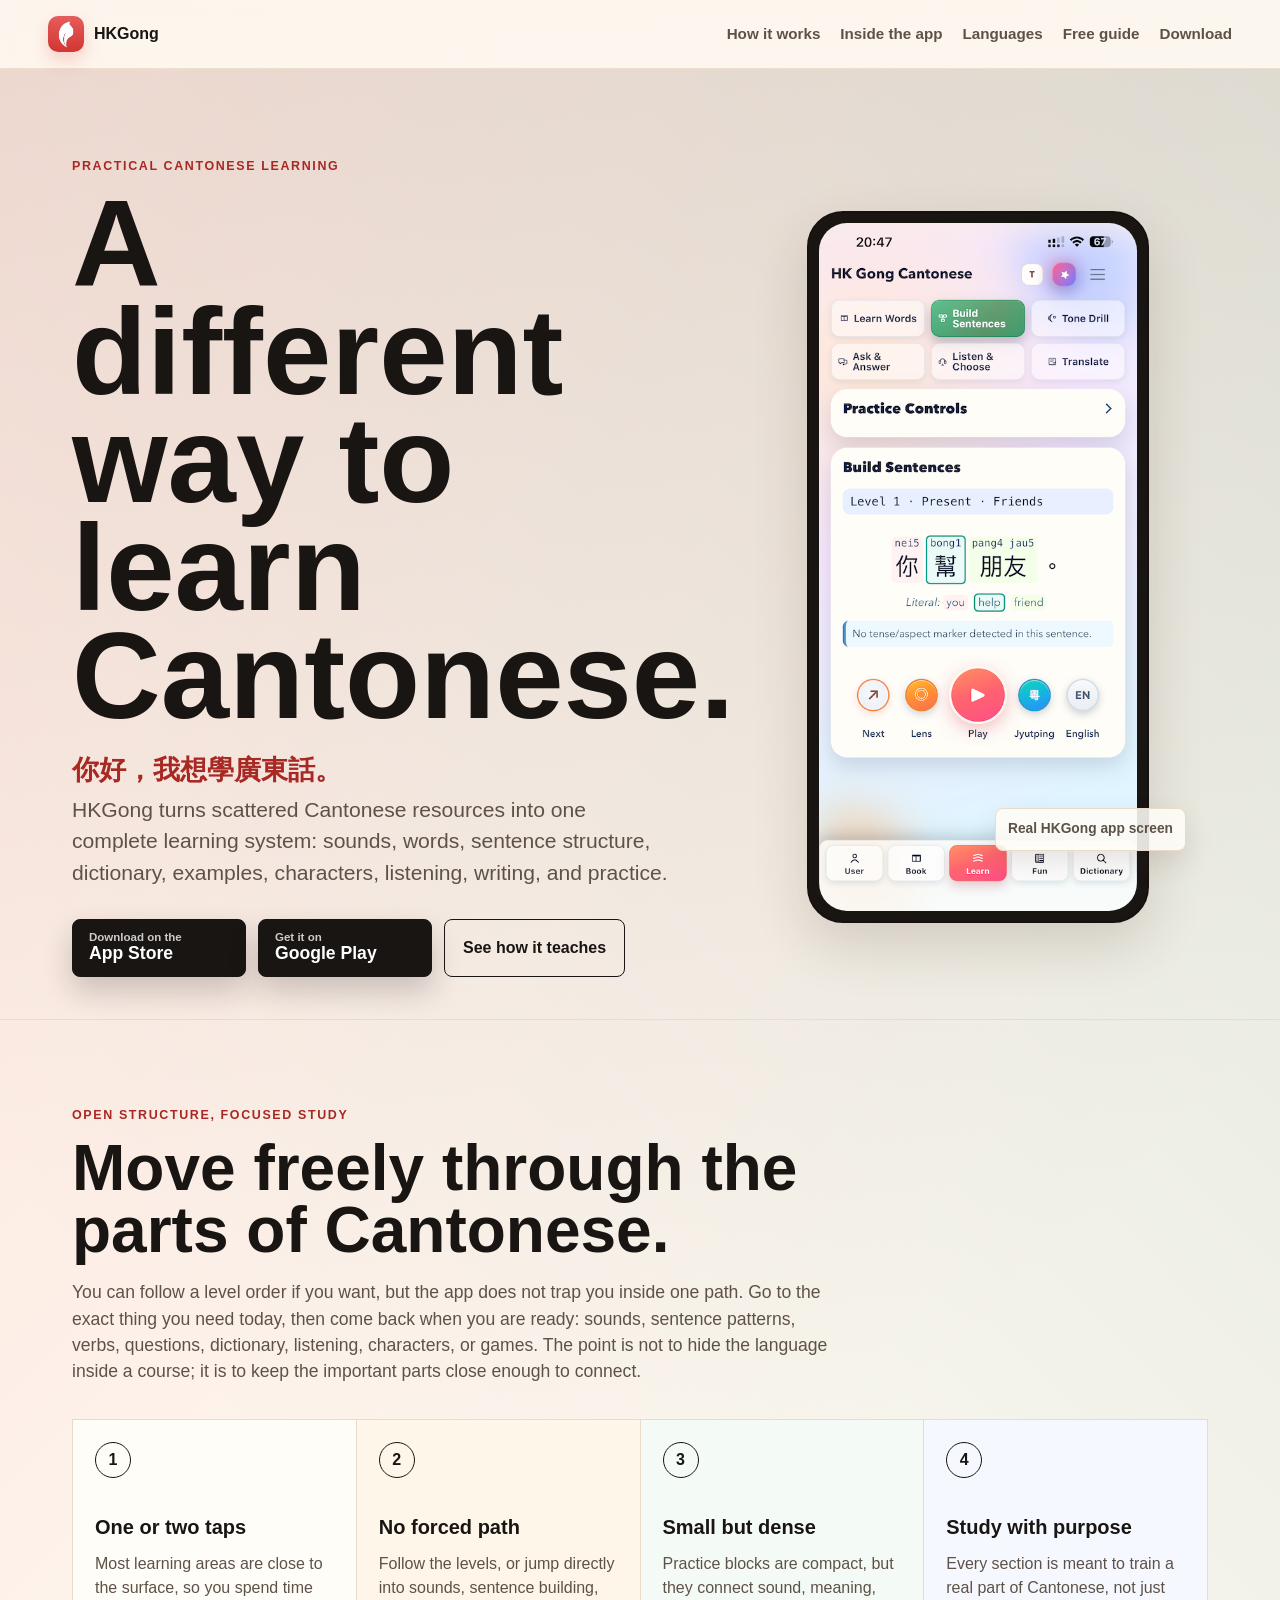
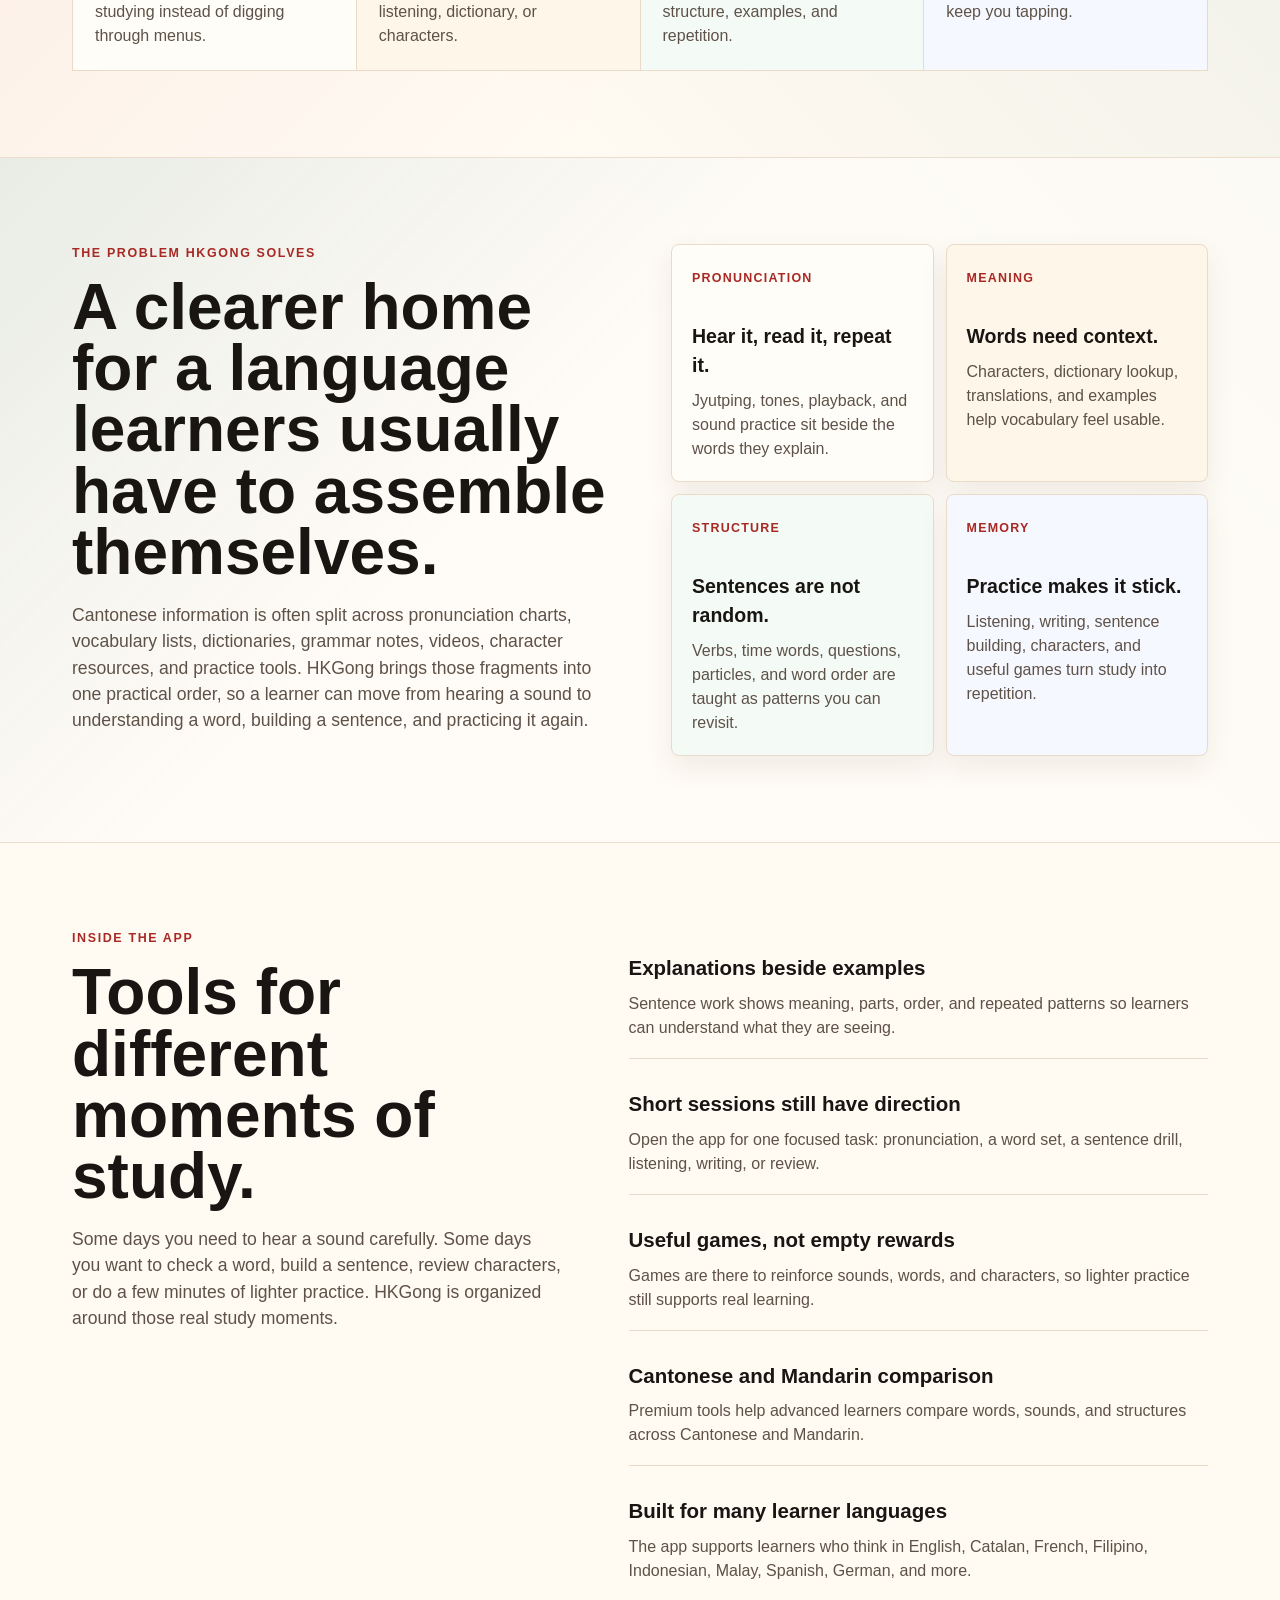
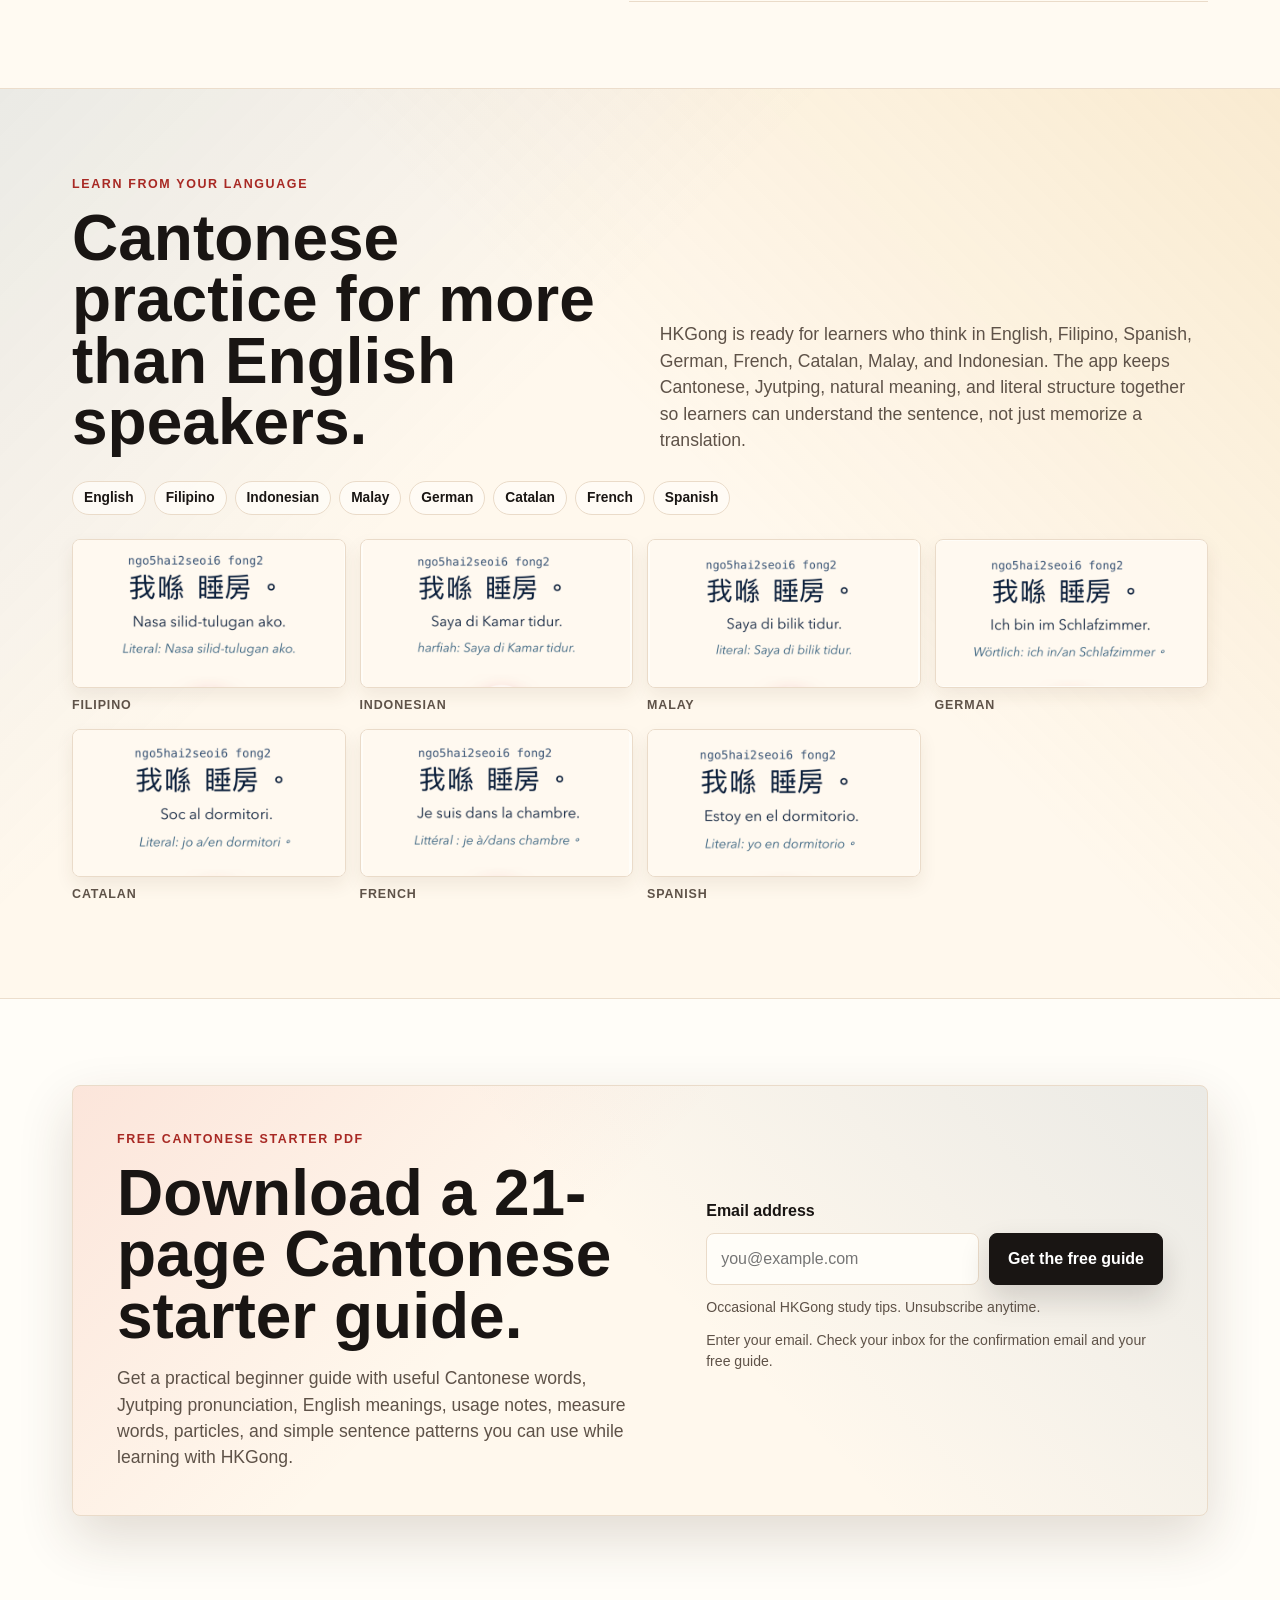
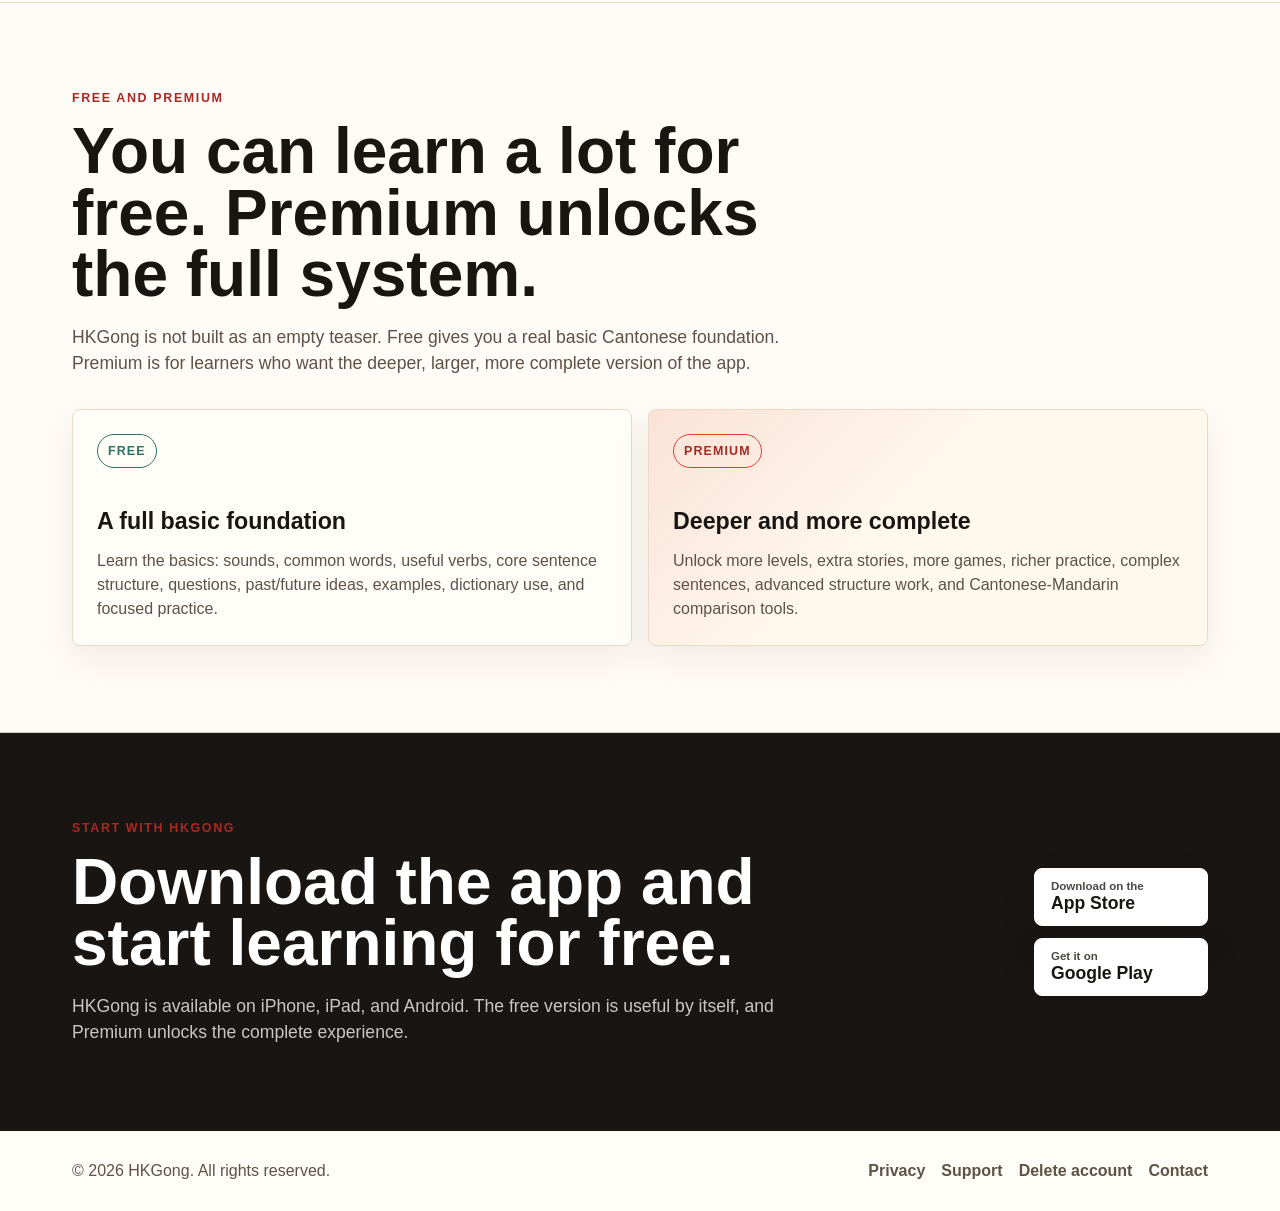
==== commit b88f5c2a: "Deliver starter guide by signup email" ====
--- a/index.html
+++ b/index.html
@@ -258,10 +258,7 @@
           <p class="signup-note">
             Occasional HKGong study tips. Unsubscribe anytime.
           </p>
-          <p class="signup-note">Download your guide below at any time.</p>
-          <a class="guide-download-link" href="./assets/hkgong-cantonese-starter-guide.pdf" download>
-            Download the 21-page Cantonese starter guide
-          </a>
+          <p class="signup-note">Enter your email. Check your inbox for the confirmation email and your free guide.</p>
           <p class="signup-status" id="starter-signup-status" role="status" aria-live="polite"></p>
         </form>
       </div>
